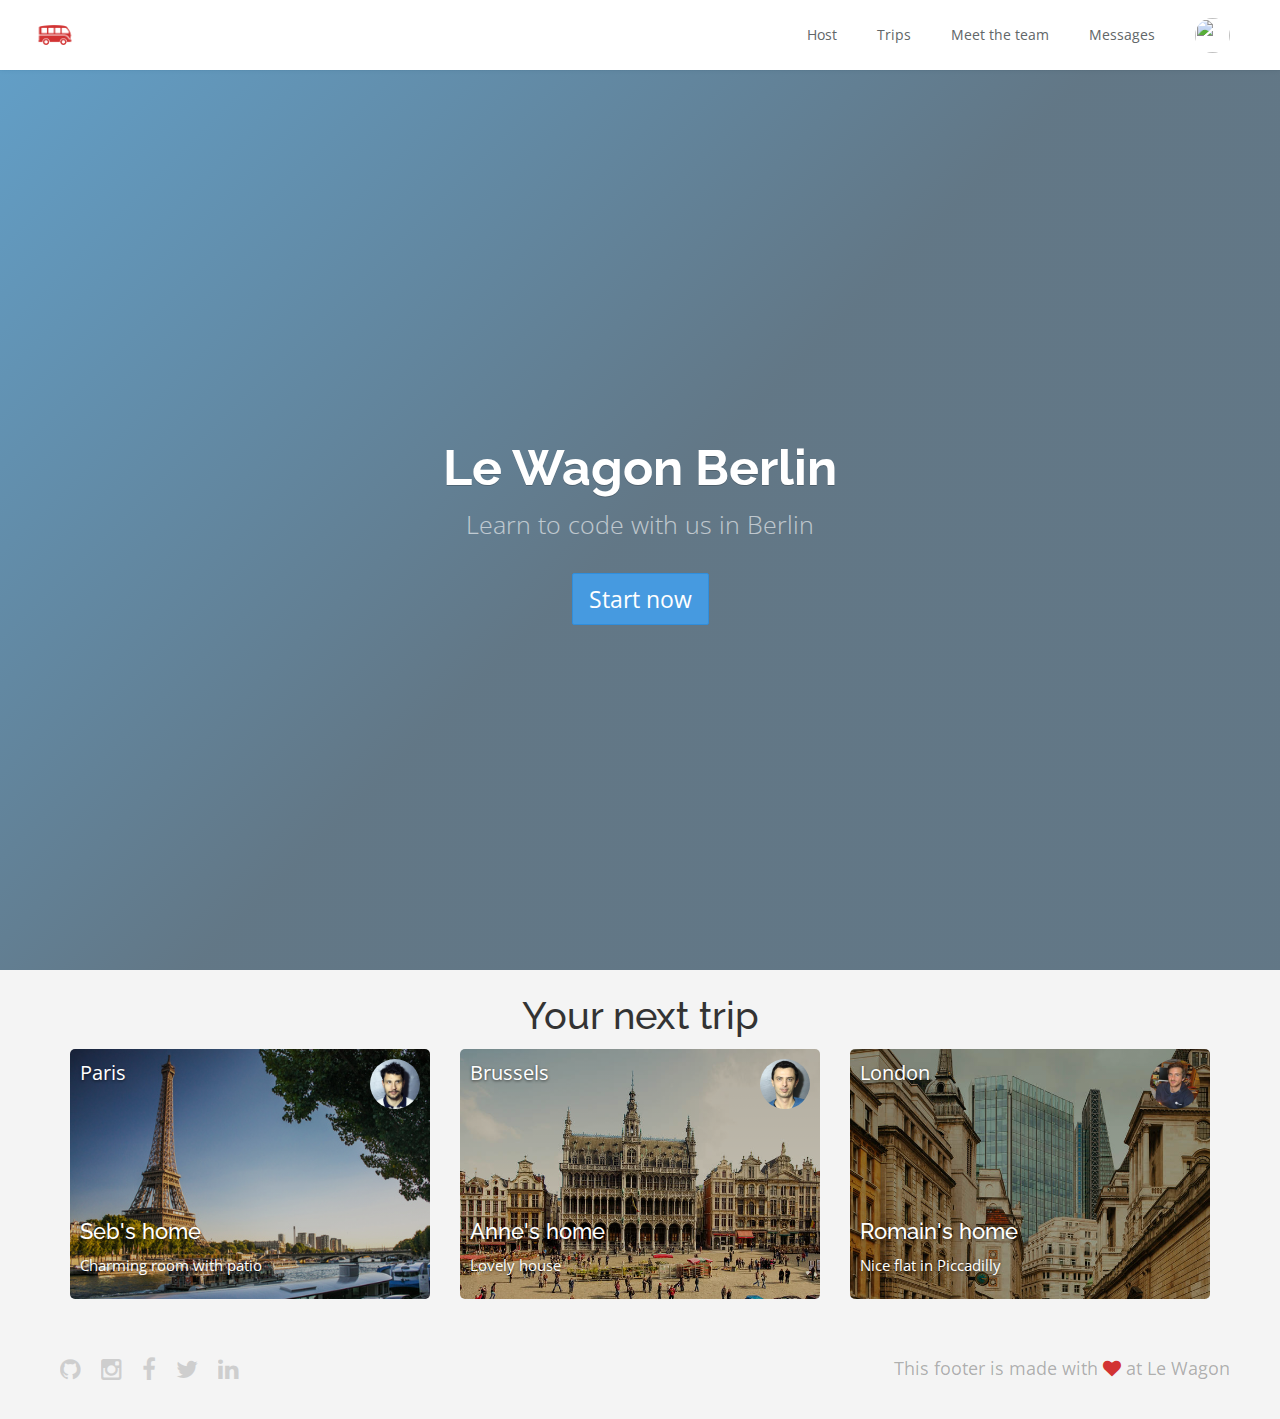
==== index.html @ 9e5330af "Automated commit at 2018-08-06 12:36:46 UTC by middleman-deploy 2.0.0-alpha" ====
<!doctype html>
<html>
  <head>
    <meta charset="utf-8">
    <meta http-equiv="x-ua-compatible" content="ie=edge">
    <meta name="viewport"
          content="width=device-width, initial-scale=1, shrink-to-fit=no">
    <!-- Use the title from a page's frontmatter if it has one -->
    <title>Le Wagon - Middleman</title>
    <link href="stylesheets/application-8ab888d3.css" rel="stylesheet" />
    <script src="javascripts/application-93de88c9.js"></script>
    <link href="images/favicon-f15af148.png" rel="icon" type="image/png" />
  </head>
  <body>
    <!-- layouts/layout.erb -->
<div class="navbar-wagon">
  <!-- Logo -->
  <a href="/" class="navbar-wagon-brand">
    <img src="images/logo-acc9c0ec.png" alt="logo">
  </a>

  <!-- Right Navigation -->
  <div class="navbar-wagon-right hidden-xs hidden-sm">

    <a href="" class="navbar-wagon-item navbar-wagon-link">Host</a>
    <a href="" class="navbar-wagon-item navbar-wagon-link">Trips</a>
    <a href="team.html" class="navbar-wagon-item navbar-wagon-link">Meet the team</a>
    <a href="" class="navbar-wagon-item navbar-wagon-link">Messages</a>

    <!-- Profile picture with dropdown list -->
    <div class="navbar-wagon-item">
      <div class="dropdown">
        <img src="https://kitt.lewagon.com/placeholder/users/ssaunier" class="avatar dropdown-toggle" id="navbar-wagon-menu" data-toggle="dropdown">
        <ul class="dropdown-menu dropdown-menu-right navbar-wagon-dropdown-menu">
          <li><a href="#">Profile</a></li>
          <li><a href="#">Dashboard</a></li>
          <li><a href="#">Log Out</a></li>
        </ul>
      </div>
    </div>
  </div>

  <!-- Dropdown appearing on mobile only -->
  <div class="navbar-wagon-item hidden-md hidden-lg">
    <div class="dropdown">
      <i class="fa fa-bars dropdown-toggle" data-toggle="dropdown"></i>
      <ul class="dropdown-menu dropdown-menu-right navbar-wagon-dropdown-menu">
        <li><a href="#">Host</a></li>
        <li><a href="#">Trips</a></li>
        <li><a href="#">Messagese</a></li>
      </ul>
    </div>
  </div>
</div>

   <!-- inject layouts/_navbar.html.erb -->
<div class="banner" style="background-image: linear-gradient(-225deg, rgba(0,101,168,0.6) 0%, rgba(0,36,61,0.6) 50%), url('https://kitt.lewagon.com/placeholder/cities/berlin');">
  <div class="banner-content">
    <h1>Le Wagon Berlin</h1>
    <p>Learn to code with us in Berlin</p>
    <a class="btn btn-primary btn-lg">Start now</a>
  </div>
</div>
<div class="wrapper-grey padded">
      <div class="container">
        <h2 class="text-center">Your next trip</h2>
        <div class="row">
          <div class="col-xs-12 col-sm-4">
            <div class="card" style="background: linear-gradient(rgba(0,0,0,0.3), rgba(0,0,0,0.2)), url('images/card-paris-738acaea.jpg');">
              <div class="card-category">Paris</div>
              <div class="card-description">
                <h2>Seb's home</h2>
                <p>Charming room with patio</p>
              </div>
              <img class="card-user avatar avatar-large" src="images/krokrob-684b6352.jpeg">
              <a class="card-link" href="#" ></a>
            </div>
          </div>
          <div class="col-xs-12 col-sm-4">
            <div class="card" style="background: linear-gradient(rgba(0,0,0,0.3), rgba(0,0,0,0.2)), url('images/card-brussels-ea40e9e5.jpeg');">
              <div class="card-category">Brussels</div>
              <div class="card-description">
                <h2>Anne's home</h2>
                <p>Lovely house</p>
              </div>
              <img class="card-user avatar avatar-large" src="images/ssaunier-0e94a3b6.jpeg">
              <a class="card-link" href="#" ></a>
            </div>
          </div>
          <div class="col-xs-12 col-sm-4">
            <div class="card" style="background: linear-gradient(rgba(0,0,0,0.3), rgba(0,0,0,0.2)), url('images/card-london-48d66495.jpeg');">
              <div class="card-category">London</div>
              <div class="card-description">
                <h2>Romain's home</h2>
                <p>Nice flat in Piccadilly</p>
              </div>
              <img class="card-user avatar avatar-large" src="images/eschults-fb2a9e2e.jpeg">
              <a class="card-link" href="#" ></a>
            </div>
          </div>
        </div>
      </div>
    </div>
                      <!-- Page content is injected here -->
<div class="footer">
  <div class="footer-links">
    <a href="#"><i class="fa fa-github"></i></a>
    <a href="#"><i class="fa fa-instagram"></i></a>
    <a href="#"><i class="fa fa-facebook"></i></a>
    <a href="#"><i class="fa fa-twitter"></i></a>
    <a href="#"><i class="fa fa-linkedin"></i></a>
  </div>
  <div class="footer-copyright">
    This footer is made with <i class="fa fa-heart"></i> at Le Wagon
  </div>
</div>
   <!-- inject layouts/_footer.html.erb -->
    </body>
</html>
---- stylesheets/application-8ab888d3.css ----
@import url("https://fonts.googleapis.com/css?family=Open+Sans:400,300,700|Raleway:400,100,300,700,500");/*!
 * Bootstrap v3.3.7 (http://getbootstrap.com)
 * Copyright 2011-2016 Twitter, Inc.
 * Licensed under MIT (https://github.com/twbs/bootstrap/blob/master/LICENSE)
 *//*! normalize.css v3.0.3 | MIT License | github.com/necolas/normalize.css */html{font-family:sans-serif;-ms-text-size-adjust:100%;-webkit-text-size-adjust:100%}body{margin:0}article,aside,details,figcaption,figure,footer,header,hgroup,main,menu,nav,section,summary{display:block}audio,canvas,progress,video{display:inline-block;vertical-align:baseline}audio:not([controls]){display:none;height:0}[hidden],template{display:none}a{background-color:transparent}a:active,a:hover{outline:0}abbr[title]{border-bottom:1px dotted}b,strong{font-weight:bold}dfn{font-style:italic}h1{font-size:2em;margin:0.67em 0}mark{background:#ff0;color:#000}small{font-size:80%}sub,sup{font-size:75%;line-height:0;position:relative;vertical-align:baseline}sup{top:-0.5em}sub{bottom:-0.25em}img{border:0}svg:not(:root){overflow:hidden}figure{margin:1em 40px}hr{-webkit-box-sizing:content-box;box-sizing:content-box;height:0}pre{overflow:auto}code,kbd,pre,samp{font-family:monospace, monospace;font-size:1em}button,input,optgroup,select,textarea{color:inherit;font:inherit;margin:0}button{overflow:visible}button,select{text-transform:none}button,html input[type="button"],input[type="reset"],input[type="submit"]{-webkit-appearance:button;cursor:pointer}button[disabled],html input[disabled]{cursor:default}button::-moz-focus-inner,input::-moz-focus-inner{border:0;padding:0}input{line-height:normal}input[type="checkbox"],input[type="radio"]{-webkit-box-sizing:border-box;box-sizing:border-box;padding:0}input[type="number"]::-webkit-inner-spin-button,input[type="number"]::-webkit-outer-spin-button{height:auto}input[type="search"]{-webkit-appearance:textfield;-webkit-box-sizing:content-box;box-sizing:content-box}input[type="search"]::-webkit-search-cancel-button,input[type="search"]::-webkit-search-decoration{-webkit-appearance:none}fieldset{border:1px solid #c0c0c0;margin:0 2px;padding:0.35em 0.625em 0.75em}legend{border:0;padding:0}textarea{overflow:auto}optgroup{font-weight:bold}table{border-collapse:collapse;border-spacing:0}td,th{padding:0}/*! Source: https://github.com/h5bp/html5-boilerplate/blob/master/src/css/main.css */@media print{*,*:before,*:after{background:transparent !important;color:#000 !important;-webkit-box-shadow:none !important;box-shadow:none !important;text-shadow:none !important}a,a:visited{text-decoration:underline}a[href]:after{content:" (" attr(href) ")"}abbr[title]:after{content:" (" attr(title) ")"}a[href^="#"]:after,a[href^="javascript:"]:after{content:""}pre,blockquote{border:1px solid #999;page-break-inside:avoid}thead{display:table-header-group}tr,img{page-break-inside:avoid}img{max-width:100% !important}p,h2,h3{orphans:3;widows:3}h2,h3{page-break-after:avoid}.navbar{display:none}.btn>.caret,.dropup>.btn>.caret{border-top-color:#000 !important}.label{border:1px solid #000}.table{border-collapse:collapse !important}.table td,.table th{background-color:#fff !important}.table-bordered th,.table-bordered td{border:1px solid #ddd !important}}@font-face{font-family:'Glyphicons Halflings';src:url("../assets/bootstrap/glyphicons-halflings-regular-86b6f62b.eot");src:url("../assets/bootstrap/glyphicons-halflings-regular-86b6f62b.eot?#iefix") format("embedded-opentype"),url("../assets/bootstrap/glyphicons-halflings-regular-ca35b697.woff2") format("woff2"),url("../assets/bootstrap/glyphicons-halflings-regular-278e49a8.woff") format("woff"),url("../assets/bootstrap/glyphicons-halflings-regular-44bc1850.ttf") format("truetype"),url("../assets/bootstrap/glyphicons-halflings-regular-de51a849.svg#glyphicons_halflingsregular") format("svg")}.glyphicon{position:relative;top:1px;display:inline-block;font-family:'Glyphicons Halflings';font-style:normal;font-weight:normal;line-height:1;-webkit-font-smoothing:antialiased;-moz-osx-font-smoothing:grayscale}.glyphicon-asterisk:before{content:"\002a"}.glyphicon-plus:before{content:"\002b"}.glyphicon-euro:before,.glyphicon-eur:before{content:"\20ac"}.glyphicon-minus:before{content:"\2212"}.glyphicon-cloud:before{content:"\2601"}.glyphicon-envelope:before{content:"\2709"}.glyphicon-pencil:before{content:"\270f"}.glyphicon-glass:before{content:"\e001"}.glyphicon-music:before{content:"\e002"}.glyphicon-search:before{content:"\e003"}.glyphicon-heart:before{content:"\e005"}.glyphicon-star:before{content:"\e006"}.glyphicon-star-empty:before{content:"\e007"}.glyphicon-user:before{content:"\e008"}.glyphicon-film:before{content:"\e009"}.glyphicon-th-large:before{content:"\e010"}.glyphicon-th:before{content:"\e011"}.glyphicon-th-list:before{content:"\e012"}.glyphicon-ok:before{content:"\e013"}.glyphicon-remove:before{content:"\e014"}.glyphicon-zoom-in:before{content:"\e015"}.glyphicon-zoom-out:before{content:"\e016"}.glyphicon-off:before{content:"\e017"}.glyphicon-signal:before{content:"\e018"}.glyphicon-cog:before{content:"\e019"}.glyphicon-trash:before{content:"\e020"}.glyphicon-home:before{content:"\e021"}.glyphicon-file:before{content:"\e022"}.glyphicon-time:before{content:"\e023"}.glyphicon-road:before{content:"\e024"}.glyphicon-download-alt:before{content:"\e025"}.glyphicon-download:before{content:"\e026"}.glyphicon-upload:before{content:"\e027"}.glyphicon-inbox:before{content:"\e028"}.glyphicon-play-circle:before{content:"\e029"}.glyphicon-repeat:before{content:"\e030"}.glyphicon-refresh:before{content:"\e031"}.glyphicon-list-alt:before{content:"\e032"}.glyphicon-lock:before{content:"\e033"}.glyphicon-flag:before{content:"\e034"}.glyphicon-headphones:before{content:"\e035"}.glyphicon-volume-off:before{content:"\e036"}.glyphicon-volume-down:before{content:"\e037"}.glyphicon-volume-up:before{content:"\e038"}.glyphicon-qrcode:before{content:"\e039"}.glyphicon-barcode:before{content:"\e040"}.glyphicon-tag:before{content:"\e041"}.glyphicon-tags:before{content:"\e042"}.glyphicon-book:before{content:"\e043"}.glyphicon-bookmark:before{content:"\e044"}.glyphicon-print:before{content:"\e045"}.glyphicon-camera:before{content:"\e046"}.glyphicon-font:before{content:"\e047"}.glyphicon-bold:before{content:"\e048"}.glyphicon-italic:before{content:"\e049"}.glyphicon-text-height:before{content:"\e050"}.glyphicon-text-width:before{content:"\e051"}.glyphicon-align-left:before{content:"\e052"}.glyphicon-align-center:before{content:"\e053"}.glyphicon-align-right:before{content:"\e054"}.glyphicon-align-justify:before{content:"\e055"}.glyphicon-list:before{content:"\e056"}.glyphicon-indent-left:before{content:"\e057"}.glyphicon-indent-right:before{content:"\e058"}.glyphicon-facetime-video:before{content:"\e059"}.glyphicon-picture:before{content:"\e060"}.glyphicon-map-marker:before{content:"\e062"}.glyphicon-adjust:before{content:"\e063"}.glyphicon-tint:before{content:"\e064"}.glyphicon-edit:before{content:"\e065"}.glyphicon-share:before{content:"\e066"}.glyphicon-check:before{content:"\e067"}.glyphicon-move:before{content:"\e068"}.glyphicon-step-backward:before{content:"\e069"}.glyphicon-fast-backward:before{content:"\e070"}.glyphicon-backward:before{content:"\e071"}.glyphicon-play:before{content:"\e072"}.glyphicon-pause:before{content:"\e073"}.glyphicon-stop:before{content:"\e074"}.glyphicon-forward:before{content:"\e075"}.glyphicon-fast-forward:before{content:"\e076"}.glyphicon-step-forward:before{content:"\e077"}.glyphicon-eject:before{content:"\e078"}.glyphicon-chevron-left:before{content:"\e079"}.glyphicon-chevron-right:before{content:"\e080"}.glyphicon-plus-sign:before{content:"\e081"}.glyphicon-minus-sign:before{content:"\e082"}.glyphicon-remove-sign:before{content:"\e083"}.glyphicon-ok-sign:before{content:"\e084"}.glyphicon-question-sign:before{content:"\e085"}.glyphicon-info-sign:before{content:"\e086"}.glyphicon-screenshot:before{content:"\e087"}.glyphicon-remove-circle:before{content:"\e088"}.glyphicon-ok-circle:before{content:"\e089"}.glyphicon-ban-circle:before{content:"\e090"}.glyphicon-arrow-left:before{content:"\e091"}.glyphicon-arrow-right:before{content:"\e092"}.glyphicon-arrow-up:before{content:"\e093"}.glyphicon-arrow-down:before{content:"\e094"}.glyphicon-share-alt:before{content:"\e095"}.glyphicon-resize-full:before{content:"\e096"}.glyphicon-resize-small:before{content:"\e097"}.glyphicon-exclamation-sign:before{content:"\e101"}.glyphicon-gift:before{content:"\e102"}.glyphicon-leaf:before{content:"\e103"}.glyphicon-fire:before{content:"\e104"}.glyphicon-eye-open:before{content:"\e105"}.glyphicon-eye-close:before{content:"\e106"}.glyphicon-warning-sign:before{content:"\e107"}.glyphicon-plane:before{content:"\e108"}.glyphicon-calendar:before{content:"\e109"}.glyphicon-random:before{content:"\e110"}.glyphicon-comment:before{content:"\e111"}.glyphicon-magnet:before{content:"\e112"}.glyphicon-chevron-up:before{content:"\e113"}.glyphicon-chevron-down:before{content:"\e114"}.glyphicon-retweet:before{content:"\e115"}.glyphicon-shopping-cart:before{content:"\e116"}.glyphicon-folder-close:before{content:"\e117"}.glyphicon-folder-open:before{content:"\e118"}.glyphicon-resize-vertical:before{content:"\e119"}.glyphicon-resize-horizontal:before{content:"\e120"}.glyphicon-hdd:before{content:"\e121"}.glyphicon-bullhorn:before{content:"\e122"}.glyphicon-bell:before{content:"\e123"}.glyphicon-certificate:before{content:"\e124"}.glyphicon-thumbs-up:before{content:"\e125"}.glyphicon-thumbs-down:before{content:"\e126"}.glyphicon-hand-right:before{content:"\e127"}.glyphicon-hand-left:before{content:"\e128"}.glyphicon-hand-up:before{content:"\e129"}.glyphicon-hand-down:before{content:"\e130"}.glyphicon-circle-arrow-right:before{content:"\e131"}.glyphicon-circle-arrow-left:before{content:"\e132"}.glyphicon-circle-arrow-up:before{content:"\e133"}.glyphicon-circle-arrow-down:before{content:"\e134"}.glyphicon-globe:before{content:"\e135"}.glyphicon-wrench:before{content:"\e136"}.glyphicon-tasks:before{content:"\e137"}.glyphicon-filter:before{content:"\e138"}.glyphicon-briefcase:before{content:"\e139"}.glyphicon-fullscreen:before{content:"\e140"}.glyphicon-dashboard:before{content:"\e141"}.glyphicon-paperclip:before{content:"\e142"}.glyphicon-heart-empty:before{content:"\e143"}.glyphicon-link:before{content:"\e144"}.glyphicon-phone:before{content:"\e145"}.glyphicon-pushpin:before{content:"\e146"}.glyphicon-usd:before{content:"\e148"}.glyphicon-gbp:before{content:"\e149"}.glyphicon-sort:before{content:"\e150"}.glyphicon-sort-by-alphabet:before{content:"\e151"}.glyphicon-sort-by-alphabet-alt:before{content:"\e152"}.glyphicon-sort-by-order:before{content:"\e153"}.glyphicon-sort-by-order-alt:before{content:"\e154"}.glyphicon-sort-by-attributes:before{content:"\e155"}.glyphicon-sort-by-attributes-alt:before{content:"\e156"}.glyphicon-unchecked:before{content:"\e157"}.glyphicon-expand:before{content:"\e158"}.glyphicon-collapse-down:before{content:"\e159"}.glyphicon-collapse-up:before{content:"\e160"}.glyphicon-log-in:before{content:"\e161"}.glyphicon-flash:before{content:"\e162"}.glyphicon-log-out:before{content:"\e163"}.glyphicon-new-window:before{content:"\e164"}.glyphicon-record:before{content:"\e165"}.glyphicon-save:before{content:"\e166"}.glyphicon-open:before{content:"\e167"}.glyphicon-saved:before{content:"\e168"}.glyphicon-import:before{content:"\e169"}.glyphicon-export:before{content:"\e170"}.glyphicon-send:before{content:"\e171"}.glyphicon-floppy-disk:before{content:"\e172"}.glyphicon-floppy-saved:before{content:"\e173"}.glyphicon-floppy-remove:before{content:"\e174"}.glyphicon-floppy-save:before{content:"\e175"}.glyphicon-floppy-open:before{content:"\e176"}.glyphicon-credit-card:before{content:"\e177"}.glyphicon-transfer:before{content:"\e178"}.glyphicon-cutlery:before{content:"\e179"}.glyphicon-header:before{content:"\e180"}.glyphicon-compressed:before{content:"\e181"}.glyphicon-earphone:before{content:"\e182"}.glyphicon-phone-alt:before{content:"\e183"}.glyphicon-tower:before{content:"\e184"}.glyphicon-stats:before{content:"\e185"}.glyphicon-sd-video:before{content:"\e186"}.glyphicon-hd-video:before{content:"\e187"}.glyphicon-subtitles:before{content:"\e188"}.glyphicon-sound-stereo:before{content:"\e189"}.glyphicon-sound-dolby:before{content:"\e190"}.glyphicon-sound-5-1:before{content:"\e191"}.glyphicon-sound-6-1:before{content:"\e192"}.glyphicon-sound-7-1:before{content:"\e193"}.glyphicon-copyright-mark:before{content:"\e194"}.glyphicon-registration-mark:before{content:"\e195"}.glyphicon-cloud-download:before{content:"\e197"}.glyphicon-cloud-upload:before{content:"\e198"}.glyphicon-tree-conifer:before{content:"\e199"}.glyphicon-tree-deciduous:before{content:"\e200"}.glyphicon-cd:before{content:"\e201"}.glyphicon-save-file:before{content:"\e202"}.glyphicon-open-file:before{content:"\e203"}.glyphicon-level-up:before{content:"\e204"}.glyphicon-copy:before{content:"\e205"}.glyphicon-paste:before{content:"\e206"}.glyphicon-alert:before{content:"\e209"}.glyphicon-equalizer:before{content:"\e210"}.glyphicon-king:before{content:"\e211"}.glyphicon-queen:before{content:"\e212"}.glyphicon-pawn:before{content:"\e213"}.glyphicon-bishop:before{content:"\e214"}.glyphicon-knight:before{content:"\e215"}.glyphicon-baby-formula:before{content:"\e216"}.glyphicon-tent:before{content:"\26fa"}.glyphicon-blackboard:before{content:"\e218"}.glyphicon-bed:before{content:"\e219"}.glyphicon-apple:before{content:"\f8ff"}.glyphicon-erase:before{content:"\e221"}.glyphicon-hourglass:before{content:"\231b"}.glyphicon-lamp:before{content:"\e223"}.glyphicon-duplicate:before{content:"\e224"}.glyphicon-piggy-bank:before{content:"\e225"}.glyphicon-scissors:before{content:"\e226"}.glyphicon-bitcoin:before{content:"\e227"}.glyphicon-btc:before{content:"\e227"}.glyphicon-xbt:before{content:"\e227"}.glyphicon-yen:before{content:"\00a5"}.glyphicon-jpy:before{content:"\00a5"}.glyphicon-ruble:before{content:"\20bd"}.glyphicon-rub:before{content:"\20bd"}.glyphicon-scale:before{content:"\e230"}.glyphicon-ice-lolly:before{content:"\e231"}.glyphicon-ice-lolly-tasted:before{content:"\e232"}.glyphicon-education:before{content:"\e233"}.glyphicon-option-horizontal:before{content:"\e234"}.glyphicon-option-vertical:before{content:"\e235"}.glyphicon-menu-hamburger:before{content:"\e236"}.glyphicon-modal-window:before{content:"\e237"}.glyphicon-oil:before{content:"\e238"}.glyphicon-grain:before{content:"\e239"}.glyphicon-sunglasses:before{content:"\e240"}.glyphicon-text-size:before{content:"\e241"}.glyphicon-text-color:before{content:"\e242"}.glyphicon-text-background:before{content:"\e243"}.glyphicon-object-align-top:before{content:"\e244"}.glyphicon-object-align-bottom:before{content:"\e245"}.glyphicon-object-align-horizontal:before{content:"\e246"}.glyphicon-object-align-left:before{content:"\e247"}.glyphicon-object-align-vertical:before{content:"\e248"}.glyphicon-object-align-right:before{content:"\e249"}.glyphicon-triangle-right:before{content:"\e250"}.glyphicon-triangle-left:before{content:"\e251"}.glyphicon-triangle-bottom:before{content:"\e252"}.glyphicon-triangle-top:before{content:"\e253"}.glyphicon-console:before{content:"\e254"}.glyphicon-superscript:before{content:"\e255"}.glyphicon-subscript:before{content:"\e256"}.glyphicon-menu-left:before{content:"\e257"}.glyphicon-menu-right:before{content:"\e258"}.glyphicon-menu-down:before{content:"\e259"}.glyphicon-menu-up:before{content:"\e260"}*{-webkit-box-sizing:border-box;box-sizing:border-box}*:before,*:after{-webkit-box-sizing:border-box;box-sizing:border-box}html{font-size:10px;-webkit-tap-highlight-color:transparent}body{font-family:"Open Sans", "Helvetica", "sans-serif";font-size:18px;line-height:1.42857143;color:#333333;background-color:#F4F4F4}input,button,select,textarea{font-family:inherit;font-size:inherit;line-height:inherit}a{color:#469AE0;text-decoration:none}a:hover,a:focus{color:#1f74ba;text-decoration:underline}a:focus{outline:5px auto -webkit-focus-ring-color;outline-offset:-2px}figure{margin:0}img{vertical-align:middle}.img-responsive{display:block;max-width:100%;height:auto}.img-rounded{border-radius:2px}.img-thumbnail{padding:4px;line-height:1.42857143;background-color:#F4F4F4;border:1px solid #ddd;border-radius:2px;-webkit-transition:all 0.2s ease-in-out;transition:all 0.2s ease-in-out;display:inline-block;max-width:100%;height:auto}.img-circle{border-radius:50%}hr{margin-top:25px;margin-bottom:25px;border:0;border-top:1px solid #eeeeee}.sr-only{position:absolute;width:1px;height:1px;margin:-1px;padding:0;overflow:hidden;clip:rect(0, 0, 0, 0);border:0}.sr-only-focusable:active,.sr-only-focusable:focus{position:static;width:auto;height:auto;margin:0;overflow:visible;clip:auto}[role="button"]{cursor:pointer}h1,h2,h3,h4,h5,h6,.h1,.h2,.h3,.h4,.h5,.h6{font-family:"Raleway", "Helvetica", "sans-serif";font-weight:500;line-height:1.1;color:inherit}h1 small,h1 .small,h2 small,h2 .small,h3 small,h3 .small,h4 small,h4 .small,h5 small,h5 .small,h6 small,h6 .small,.h1 small,.h1 .small,.h2 small,.h2 .small,.h3 small,.h3 .small,.h4 small,.h4 .small,.h5 small,.h5 .small,.h6 small,.h6 .small{font-weight:normal;line-height:1;color:#777777}h1,.h1,h2,.h2,h3,.h3{margin-top:25px;margin-bottom:12.5px}h1 small,h1 .small,.h1 small,.h1 .small,h2 small,h2 .small,.h2 small,.h2 .small,h3 small,h3 .small,.h3 small,.h3 .small{font-size:65%}h4,.h4,h5,.h5,h6,.h6{margin-top:12.5px;margin-bottom:12.5px}h4 small,h4 .small,.h4 small,.h4 .small,h5 small,h5 .small,.h5 small,.h5 .small,h6 small,h6 .small,.h6 small,.h6 .small{font-size:75%}h1,.h1{font-size:46px}h2,.h2{font-size:38px}h3,.h3{font-size:31px}h4,.h4{font-size:23px}h5,.h5{font-size:18px}h6,.h6{font-size:16px}p{margin:0 0 12.5px}.lead{margin-bottom:25px;font-size:20px;font-weight:300;line-height:1.4}@media (min-width: 768px){.lead{font-size:27px}}small,.small{font-size:88%}mark,.mark{background-color:#fcf8e3;padding:.2em}.text-left{text-align:left}.text-right{text-align:right}.text-center{text-align:center}.text-justify{text-align:justify}.text-nowrap{white-space:nowrap}.text-lowercase{text-transform:lowercase}.text-uppercase,.initialism{text-transform:uppercase}.text-capitalize{text-transform:capitalize}.text-muted{color:#777777}.text-primary{color:#469AE0}a.text-primary:hover,a.text-primary:focus{color:#2381d0}.text-success{color:#3c763d}a.text-success:hover,a.text-success:focus{color:#2b542c}.text-info{color:#31708f}a.text-info:hover,a.text-info:focus{color:#245269}.text-warning{color:#8a6d3b}a.text-warning:hover,a.text-warning:focus{color:#66512c}.text-danger{color:#a94442}a.text-danger:hover,a.text-danger:focus{color:#843534}.bg-primary{color:#fff}.bg-primary{background-color:#469AE0}a.bg-primary:hover,a.bg-primary:focus{background-color:#2381d0}.bg-success{background-color:#dff0d8}a.bg-success:hover,a.bg-success:focus{background-color:#c1e2b3}.bg-info{background-color:#d9edf7}a.bg-info:hover,a.bg-info:focus{background-color:#afd9ee}.bg-warning{background-color:#fcf8e3}a.bg-warning:hover,a.bg-warning:focus{background-color:#f7ecb5}.bg-danger{background-color:#f2dede}a.bg-danger:hover,a.bg-danger:focus{background-color:#e4b9b9}.page-header{padding-bottom:11.5px;margin:50px 0 25px;border-bottom:1px solid #eeeeee}ul,ol{margin-top:0;margin-bottom:12.5px}ul ul,ul ol,ol ul,ol ol{margin-bottom:0}.list-unstyled{padding-left:0;list-style:none}.list-inline{padding-left:0;list-style:none;margin-left:-5px}.list-inline>li{display:inline-block;padding-left:5px;padding-right:5px}dl{margin-top:0;margin-bottom:25px}dt,dd{line-height:1.42857143}dt{font-weight:bold}dd{margin-left:0}.dl-horizontal dd:before,.dl-horizontal dd:after{content:" ";display:table}.dl-horizontal dd:after{clear:both}@media (min-width: 768px){.dl-horizontal dt{float:left;width:160px;clear:left;text-align:right;overflow:hidden;text-overflow:ellipsis;white-space:nowrap}.dl-horizontal dd{margin-left:180px}}abbr[title],abbr[data-original-title]{cursor:help;border-bottom:1px dotted #777777}.initialism{font-size:90%}blockquote{padding:12.5px 25px;margin:0 0 25px;font-size:22.5px;border-left:5px solid #eeeeee}blockquote p:last-child,blockquote ul:last-child,blockquote ol:last-child{margin-bottom:0}blockquote footer,blockquote small,blockquote .small{display:block;font-size:80%;line-height:1.42857143;color:#777777}blockquote footer:before,blockquote small:before,blockquote .small:before{content:'\2014 \00A0'}.blockquote-reverse,blockquote.pull-right{padding-right:15px;padding-left:0;border-right:5px solid #eeeeee;border-left:0;text-align:right}.blockquote-reverse footer:before,.blockquote-reverse small:before,.blockquote-reverse .small:before,blockquote.pull-right footer:before,blockquote.pull-right small:before,blockquote.pull-right .small:before{content:''}.blockquote-reverse footer:after,.blockquote-reverse small:after,.blockquote-reverse .small:after,blockquote.pull-right footer:after,blockquote.pull-right small:after,blockquote.pull-right .small:after{content:'\00A0 \2014'}address{margin-bottom:25px;font-style:normal;line-height:1.42857143}code,kbd,pre,samp{font-family:Menlo, Monaco, Consolas, "Courier New", monospace}code{padding:2px 4px;font-size:90%;color:#c7254e;background-color:#f9f2f4;border-radius:2px}kbd{padding:2px 4px;font-size:90%;color:#fff;background-color:#333;border-radius:2px;-webkit-box-shadow:inset 0 -1px 0 rgba(0,0,0,0.25);box-shadow:inset 0 -1px 0 rgba(0,0,0,0.25)}kbd kbd{padding:0;font-size:100%;font-weight:bold;-webkit-box-shadow:none;box-shadow:none}pre{display:block;padding:12px;margin:0 0 12.5px;font-size:17px;line-height:1.42857143;word-break:break-all;word-wrap:break-word;color:#333333;background-color:#f5f5f5;border:1px solid #ccc;border-radius:2px}pre code{padding:0;font-size:inherit;color:inherit;white-space:pre-wrap;background-color:transparent;border-radius:0}.pre-scrollable{max-height:340px;overflow-y:scroll}.container{margin-right:auto;margin-left:auto;padding-left:15px;padding-right:15px}.container:before,.container:after{content:" ";display:table}.container:after{clear:both}@media (min-width: 768px){.container{width:750px}}@media (min-width: 992px){.container{width:970px}}@media (min-width: 1200px){.container{width:1170px}}.container-fluid{margin-right:auto;margin-left:auto;padding-left:15px;padding-right:15px}.container-fluid:before,.container-fluid:after{content:" ";display:table}.container-fluid:after{clear:both}.row{margin-left:-15px;margin-right:-15px}.row:before,.row:after{content:" ";display:table}.row:after{clear:both}.col-xs-1,.col-sm-1,.col-md-1,.col-lg-1,.col-xs-2,.col-sm-2,.col-md-2,.col-lg-2,.col-xs-3,.col-sm-3,.col-md-3,.col-lg-3,.col-xs-4,.col-sm-4,.col-md-4,.col-lg-4,.col-xs-5,.col-sm-5,.col-md-5,.col-lg-5,.col-xs-6,.col-sm-6,.col-md-6,.col-lg-6,.col-xs-7,.col-sm-7,.col-md-7,.col-lg-7,.col-xs-8,.col-sm-8,.col-md-8,.col-lg-8,.col-xs-9,.col-sm-9,.col-md-9,.col-lg-9,.col-xs-10,.col-sm-10,.col-md-10,.col-lg-10,.col-xs-11,.col-sm-11,.col-md-11,.col-lg-11,.col-xs-12,.col-sm-12,.col-md-12,.col-lg-12{position:relative;min-height:1px;padding-left:15px;padding-right:15px}.col-xs-1,.col-xs-2,.col-xs-3,.col-xs-4,.col-xs-5,.col-xs-6,.col-xs-7,.col-xs-8,.col-xs-9,.col-xs-10,.col-xs-11,.col-xs-12{float:left}.col-xs-1{width:8.33333333%}.col-xs-2{width:16.66666667%}.col-xs-3{width:25%}.col-xs-4{width:33.33333333%}.col-xs-5{width:41.66666667%}.col-xs-6{width:50%}.col-xs-7{width:58.33333333%}.col-xs-8{width:66.66666667%}.col-xs-9{width:75%}.col-xs-10{width:83.33333333%}.col-xs-11{width:91.66666667%}.col-xs-12{width:100%}.col-xs-pull-0{right:auto}.col-xs-pull-1{right:8.33333333%}.col-xs-pull-2{right:16.66666667%}.col-xs-pull-3{right:25%}.col-xs-pull-4{right:33.33333333%}.col-xs-pull-5{right:41.66666667%}.col-xs-pull-6{right:50%}.col-xs-pull-7{right:58.33333333%}.col-xs-pull-8{right:66.66666667%}.col-xs-pull-9{right:75%}.col-xs-pull-10{right:83.33333333%}.col-xs-pull-11{right:91.66666667%}.col-xs-pull-12{right:100%}.col-xs-push-0{left:auto}.col-xs-push-1{left:8.33333333%}.col-xs-push-2{left:16.66666667%}.col-xs-push-3{left:25%}.col-xs-push-4{left:33.33333333%}.col-xs-push-5{left:41.66666667%}.col-xs-push-6{left:50%}.col-xs-push-7{left:58.33333333%}.col-xs-push-8{left:66.66666667%}.col-xs-push-9{left:75%}.col-xs-push-10{left:83.33333333%}.col-xs-push-11{left:91.66666667%}.col-xs-push-12{left:100%}.col-xs-offset-0{margin-left:0%}.col-xs-offset-1{margin-left:8.33333333%}.col-xs-offset-2{margin-left:16.66666667%}.col-xs-offset-3{margin-left:25%}.col-xs-offset-4{margin-left:33.33333333%}.col-xs-offset-5{margin-left:41.66666667%}.col-xs-offset-6{margin-left:50%}.col-xs-offset-7{margin-left:58.33333333%}.col-xs-offset-8{margin-left:66.66666667%}.col-xs-offset-9{margin-left:75%}.col-xs-offset-10{margin-left:83.33333333%}.col-xs-offset-11{margin-left:91.66666667%}.col-xs-offset-12{margin-left:100%}@media (min-width: 768px){.col-sm-1,.col-sm-2,.col-sm-3,.col-sm-4,.col-sm-5,.col-sm-6,.col-sm-7,.col-sm-8,.col-sm-9,.col-sm-10,.col-sm-11,.col-sm-12{float:left}.col-sm-1{width:8.33333333%}.col-sm-2{width:16.66666667%}.col-sm-3{width:25%}.col-sm-4{width:33.33333333%}.col-sm-5{width:41.66666667%}.col-sm-6{width:50%}.col-sm-7{width:58.33333333%}.col-sm-8{width:66.66666667%}.col-sm-9{width:75%}.col-sm-10{width:83.33333333%}.col-sm-11{width:91.66666667%}.col-sm-12{width:100%}.col-sm-pull-0{right:auto}.col-sm-pull-1{right:8.33333333%}.col-sm-pull-2{right:16.66666667%}.col-sm-pull-3{right:25%}.col-sm-pull-4{right:33.33333333%}.col-sm-pull-5{right:41.66666667%}.col-sm-pull-6{right:50%}.col-sm-pull-7{right:58.33333333%}.col-sm-pull-8{right:66.66666667%}.col-sm-pull-9{right:75%}.col-sm-pull-10{right:83.33333333%}.col-sm-pull-11{right:91.66666667%}.col-sm-pull-12{right:100%}.col-sm-push-0{left:auto}.col-sm-push-1{left:8.33333333%}.col-sm-push-2{left:16.66666667%}.col-sm-push-3{left:25%}.col-sm-push-4{left:33.33333333%}.col-sm-push-5{left:41.66666667%}.col-sm-push-6{left:50%}.col-sm-push-7{left:58.33333333%}.col-sm-push-8{left:66.66666667%}.col-sm-push-9{left:75%}.col-sm-push-10{left:83.33333333%}.col-sm-push-11{left:91.66666667%}.col-sm-push-12{left:100%}.col-sm-offset-0{margin-left:0%}.col-sm-offset-1{margin-left:8.33333333%}.col-sm-offset-2{margin-left:16.66666667%}.col-sm-offset-3{margin-left:25%}.col-sm-offset-4{margin-left:33.33333333%}.col-sm-offset-5{margin-left:41.66666667%}.col-sm-offset-6{margin-left:50%}.col-sm-offset-7{margin-left:58.33333333%}.col-sm-offset-8{margin-left:66.66666667%}.col-sm-offset-9{margin-left:75%}.col-sm-offset-10{margin-left:83.33333333%}.col-sm-offset-11{margin-left:91.66666667%}.col-sm-offset-12{margin-left:100%}}@media (min-width: 992px){.col-md-1,.col-md-2,.col-md-3,.col-md-4,.col-md-5,.col-md-6,.col-md-7,.col-md-8,.col-md-9,.col-md-10,.col-md-11,.col-md-12{float:left}.col-md-1{width:8.33333333%}.col-md-2{width:16.66666667%}.col-md-3{width:25%}.col-md-4{width:33.33333333%}.col-md-5{width:41.66666667%}.col-md-6{width:50%}.col-md-7{width:58.33333333%}.col-md-8{width:66.66666667%}.col-md-9{width:75%}.col-md-10{width:83.33333333%}.col-md-11{width:91.66666667%}.col-md-12{width:100%}.col-md-pull-0{right:auto}.col-md-pull-1{right:8.33333333%}.col-md-pull-2{right:16.66666667%}.col-md-pull-3{right:25%}.col-md-pull-4{right:33.33333333%}.col-md-pull-5{right:41.66666667%}.col-md-pull-6{right:50%}.col-md-pull-7{right:58.33333333%}.col-md-pull-8{right:66.66666667%}.col-md-pull-9{right:75%}.col-md-pull-10{right:83.33333333%}.col-md-pull-11{right:91.66666667%}.col-md-pull-12{right:100%}.col-md-push-0{left:auto}.col-md-push-1{left:8.33333333%}.col-md-push-2{left:16.66666667%}.col-md-push-3{left:25%}.col-md-push-4{left:33.33333333%}.col-md-push-5{left:41.66666667%}.col-md-push-6{left:50%}.col-md-push-7{left:58.33333333%}.col-md-push-8{left:66.66666667%}.col-md-push-9{left:75%}.col-md-push-10{left:83.33333333%}.col-md-push-11{left:91.66666667%}.col-md-push-12{left:100%}.col-md-offset-0{margin-left:0%}.col-md-offset-1{margin-left:8.33333333%}.col-md-offset-2{margin-left:16.66666667%}.col-md-offset-3{margin-left:25%}.col-md-offset-4{margin-left:33.33333333%}.col-md-offset-5{margin-left:41.66666667%}.col-md-offset-6{margin-left:50%}.col-md-offset-7{margin-left:58.33333333%}.col-md-offset-8{margin-left:66.66666667%}.col-md-offset-9{margin-left:75%}.col-md-offset-10{margin-left:83.33333333%}.col-md-offset-11{margin-left:91.66666667%}.col-md-offset-12{margin-left:100%}}@media (min-width: 1200px){.col-lg-1,.col-lg-2,.col-lg-3,.col-lg-4,.col-lg-5,.col-lg-6,.col-lg-7,.col-lg-8,.col-lg-9,.col-lg-10,.col-lg-11,.col-lg-12{float:left}.col-lg-1{width:8.33333333%}.col-lg-2{width:16.66666667%}.col-lg-3{width:25%}.col-lg-4{width:33.33333333%}.col-lg-5{width:41.66666667%}.col-lg-6{width:50%}.col-lg-7{width:58.33333333%}.col-lg-8{width:66.66666667%}.col-lg-9{width:75%}.col-lg-10{width:83.33333333%}.col-lg-11{width:91.66666667%}.col-lg-12{width:100%}.col-lg-pull-0{right:auto}.col-lg-pull-1{right:8.33333333%}.col-lg-pull-2{right:16.66666667%}.col-lg-pull-3{right:25%}.col-lg-pull-4{right:33.33333333%}.col-lg-pull-5{right:41.66666667%}.col-lg-pull-6{right:50%}.col-lg-pull-7{right:58.33333333%}.col-lg-pull-8{right:66.66666667%}.col-lg-pull-9{right:75%}.col-lg-pull-10{right:83.33333333%}.col-lg-pull-11{right:91.66666667%}.col-lg-pull-12{right:100%}.col-lg-push-0{left:auto}.col-lg-push-1{left:8.33333333%}.col-lg-push-2{left:16.66666667%}.col-lg-push-3{left:25%}.col-lg-push-4{left:33.33333333%}.col-lg-push-5{left:41.66666667%}.col-lg-push-6{left:50%}.col-lg-push-7{left:58.33333333%}.col-lg-push-8{left:66.66666667%}.col-lg-push-9{left:75%}.col-lg-push-10{left:83.33333333%}.col-lg-push-11{left:91.66666667%}.col-lg-push-12{left:100%}.col-lg-offset-0{margin-left:0%}.col-lg-offset-1{margin-left:8.33333333%}.col-lg-offset-2{margin-left:16.66666667%}.col-lg-offset-3{margin-left:25%}.col-lg-offset-4{margin-left:33.33333333%}.col-lg-offset-5{margin-left:41.66666667%}.col-lg-offset-6{margin-left:50%}.col-lg-offset-7{margin-left:58.33333333%}.col-lg-offset-8{margin-left:66.66666667%}.col-lg-offset-9{margin-left:75%}.col-lg-offset-10{margin-left:83.33333333%}.col-lg-offset-11{margin-left:91.66666667%}.col-lg-offset-12{margin-left:100%}}table{background-color:transparent}caption{padding-top:8px;padding-bottom:8px;color:#777777;text-align:left}th{text-align:left}.table{width:100%;max-width:100%;margin-bottom:25px}.table>thead>tr>th,.table>thead>tr>td,.table>tbody>tr>th,.table>tbody>tr>td,.table>tfoot>tr>th,.table>tfoot>tr>td{padding:8px;line-height:1.42857143;vertical-align:top;border-top:1px solid #ddd}.table>thead>tr>th{vertical-align:bottom;border-bottom:2px solid #ddd}.table>caption+thead>tr:first-child>th,.table>caption+thead>tr:first-child>td,.table>colgroup+thead>tr:first-child>th,.table>colgroup+thead>tr:first-child>td,.table>thead:first-child>tr:first-child>th,.table>thead:first-child>tr:first-child>td{border-top:0}.table>tbody+tbody{border-top:2px solid #ddd}.table .table{background-color:#F4F4F4}.table-condensed>thead>tr>th,.table-condensed>thead>tr>td,.table-condensed>tbody>tr>th,.table-condensed>tbody>tr>td,.table-condensed>tfoot>tr>th,.table-condensed>tfoot>tr>td{padding:5px}.table-bordered{border:1px solid #ddd}.table-bordered>thead>tr>th,.table-bordered>thead>tr>td,.table-bordered>tbody>tr>th,.table-bordered>tbody>tr>td,.table-bordered>tfoot>tr>th,.table-bordered>tfoot>tr>td{border:1px solid #ddd}.table-bordered>thead>tr>th,.table-bordered>thead>tr>td{border-bottom-width:2px}.table-striped>tbody>tr:nth-of-type(odd){background-color:#f9f9f9}.table-hover>tbody>tr:hover{background-color:#f5f5f5}table col[class*="col-"]{position:static;float:none;display:table-column}table td[class*="col-"],table th[class*="col-"]{position:static;float:none;display:table-cell}.table>thead>tr>td.active,.table>thead>tr>th.active,.table>thead>tr.active>td,.table>thead>tr.active>th,.table>tbody>tr>td.active,.table>tbody>tr>th.active,.table>tbody>tr.active>td,.table>tbody>tr.active>th,.table>tfoot>tr>td.active,.table>tfoot>tr>th.active,.table>tfoot>tr.active>td,.table>tfoot>tr.active>th{background-color:#f5f5f5}.table-hover>tbody>tr>td.active:hover,.table-hover>tbody>tr>th.active:hover,.table-hover>tbody>tr.active:hover>td,.table-hover>tbody>tr:hover>.active,.table-hover>tbody>tr.active:hover>th{background-color:#e8e8e8}.table>thead>tr>td.success,.table>thead>tr>th.success,.table>thead>tr.success>td,.table>thead>tr.success>th,.table>tbody>tr>td.success,.table>tbody>tr>th.success,.table>tbody>tr.success>td,.table>tbody>tr.success>th,.table>tfoot>tr>td.success,.table>tfoot>tr>th.success,.table>tfoot>tr.success>td,.table>tfoot>tr.success>th{background-color:#dff0d8}.table-hover>tbody>tr>td.success:hover,.table-hover>tbody>tr>th.success:hover,.table-hover>tbody>tr.success:hover>td,.table-hover>tbody>tr:hover>.success,.table-hover>tbody>tr.success:hover>th{background-color:#d0e9c6}.table>thead>tr>td.info,.table>thead>tr>th.info,.table>thead>tr.info>td,.table>thead>tr.info>th,.table>tbody>tr>td.info,.table>tbody>tr>th.info,.table>tbody>tr.info>td,.table>tbody>tr.info>th,.table>tfoot>tr>td.info,.table>tfoot>tr>th.info,.table>tfoot>tr.info>td,.table>tfoot>tr.info>th{background-color:#d9edf7}.table-hover>tbody>tr>td.info:hover,.table-hover>tbody>tr>th.info:hover,.table-hover>tbody>tr.info:hover>td,.table-hover>tbody>tr:hover>.info,.table-hover>tbody>tr.info:hover>th{background-color:#c4e3f3}.table>thead>tr>td.warning,.table>thead>tr>th.warning,.table>thead>tr.warning>td,.table>thead>tr.warning>th,.table>tbody>tr>td.warning,.table>tbody>tr>th.warning,.table>tbody>tr.warning>td,.table>tbody>tr.warning>th,.table>tfoot>tr>td.warning,.table>tfoot>tr>th.warning,.table>tfoot>tr.warning>td,.table>tfoot>tr.warning>th{background-color:#fcf8e3}.table-hover>tbody>tr>td.warning:hover,.table-hover>tbody>tr>th.warning:hover,.table-hover>tbody>tr.warning:hover>td,.table-hover>tbody>tr:hover>.warning,.table-hover>tbody>tr.warning:hover>th{background-color:#faf2cc}.table>thead>tr>td.danger,.table>thead>tr>th.danger,.table>thead>tr.danger>td,.table>thead>tr.danger>th,.table>tbody>tr>td.danger,.table>tbody>tr>th.danger,.table>tbody>tr.danger>td,.table>tbody>tr.danger>th,.table>tfoot>tr>td.danger,.table>tfoot>tr>th.danger,.table>tfoot>tr.danger>td,.table>tfoot>tr.danger>th{background-color:#f2dede}.table-hover>tbody>tr>td.danger:hover,.table-hover>tbody>tr>th.danger:hover,.table-hover>tbody>tr.danger:hover>td,.table-hover>tbody>tr:hover>.danger,.table-hover>tbody>tr.danger:hover>th{background-color:#ebcccc}.table-responsive{overflow-x:auto;min-height:0.01%}@media screen and (max-width: 767px){.table-responsive{width:100%;margin-bottom:18.75px;overflow-y:hidden;-ms-overflow-style:-ms-autohiding-scrollbar;border:1px solid #ddd}.table-responsive>.table{margin-bottom:0}.table-responsive>.table>thead>tr>th,.table-responsive>.table>thead>tr>td,.table-responsive>.table>tbody>tr>th,.table-responsive>.table>tbody>tr>td,.table-responsive>.table>tfoot>tr>th,.table-responsive>.table>tfoot>tr>td{white-space:nowrap}.table-responsive>.table-bordered{border:0}.table-responsive>.table-bordered>thead>tr>th:first-child,.table-responsive>.table-bordered>thead>tr>td:first-child,.table-responsive>.table-bordered>tbody>tr>th:first-child,.table-responsive>.table-bordered>tbody>tr>td:first-child,.table-responsive>.table-bordered>tfoot>tr>th:first-child,.table-responsive>.table-bordered>tfoot>tr>td:first-child{border-left:0}.table-responsive>.table-bordered>thead>tr>th:last-child,.table-responsive>.table-bordered>thead>tr>td:last-child,.table-responsive>.table-bordered>tbody>tr>th:last-child,.table-responsive>.table-bordered>tbody>tr>td:last-child,.table-responsive>.table-bordered>tfoot>tr>th:last-child,.table-responsive>.table-bordered>tfoot>tr>td:last-child{border-right:0}.table-responsive>.table-bordered>tbody>tr:last-child>th,.table-responsive>.table-bordered>tbody>tr:last-child>td,.table-responsive>.table-bordered>tfoot>tr:last-child>th,.table-responsive>.table-bordered>tfoot>tr:last-child>td{border-bottom:0}}fieldset{padding:0;margin:0;border:0;min-width:0}legend{display:block;width:100%;padding:0;margin-bottom:25px;font-size:27px;line-height:inherit;color:#333333;border:0;border-bottom:1px solid #e5e5e5}label{display:inline-block;max-width:100%;margin-bottom:5px;font-weight:bold}input[type="search"]{-webkit-box-sizing:border-box;box-sizing:border-box}input[type="radio"],input[type="checkbox"]{margin:4px 0 0;margin-top:1px \9;line-height:normal}input[type="file"]{display:block}input[type="range"]{display:block;width:100%}select[multiple],select[size]{height:auto}input[type="file"]:focus,input[type="radio"]:focus,input[type="checkbox"]:focus{outline:5px auto -webkit-focus-ring-color;outline-offset:-2px}output{display:block;padding-top:7px;font-size:18px;line-height:1.42857143;color:#000000}.form-control{display:block;width:100%;height:39px;padding:6px 12px;font-size:18px;line-height:1.42857143;color:#000000;background-color:#fff;background-image:none;border:1px solid #ccc;border-radius:2px;-webkit-box-shadow:inset 0 1px 1px rgba(0,0,0,0.075);box-shadow:inset 0 1px 1px rgba(0,0,0,0.075);-webkit-transition:border-color ease-in-out 0.15s, box-shadow ease-in-out 0.15s;-webkit-transition:border-color ease-in-out 0.15s, -webkit-box-shadow ease-in-out 0.15s;transition:border-color ease-in-out 0.15s, -webkit-box-shadow ease-in-out 0.15s;transition:border-color ease-in-out 0.15s, box-shadow ease-in-out 0.15s;transition:border-color ease-in-out 0.15s, box-shadow ease-in-out 0.15s, -webkit-box-shadow ease-in-out 0.15s}.form-control:focus{border-color:#66afe9;outline:0;-webkit-box-shadow:inset 0 1px 1px rgba(0,0,0,0.075),0 0 8px rgba(102,175,233,0.6);box-shadow:inset 0 1px 1px rgba(0,0,0,0.075),0 0 8px rgba(102,175,233,0.6)}.form-control::-moz-placeholder{color:#999;opacity:1}.form-control:-ms-input-placeholder{color:#999}.form-control::-webkit-input-placeholder{color:#999}.form-control::-ms-expand{border:0;background-color:transparent}.form-control[disabled],.form-control[readonly],fieldset[disabled] .form-control{background-color:#eeeeee;opacity:1}.form-control[disabled],fieldset[disabled] .form-control{cursor:not-allowed}textarea.form-control{height:auto}input[type="search"]{-webkit-appearance:none}@media screen and (-webkit-min-device-pixel-ratio: 0){input[type="date"].form-control,input[type="time"].form-control,input[type="datetime-local"].form-control,input[type="month"].form-control{line-height:39px}input[type="date"].input-sm,.input-group-sm>input[type="date"].form-control,.input-group-sm>input[type="date"].input-group-addon,.input-group-sm>.input-group-btn>input[type="date"].btn,.input-group-sm input[type="date"],input[type="time"].input-sm,.input-group-sm>input[type="time"].form-control,.input-group-sm>input[type="time"].input-group-addon,.input-group-sm>.input-group-btn>input[type="time"].btn,.input-group-sm input[type="time"],input[type="datetime-local"].input-sm,.input-group-sm>input[type="datetime-local"].form-control,.input-group-sm>input[type="datetime-local"].input-group-addon,.input-group-sm>.input-group-btn>input[type="datetime-local"].btn,.input-group-sm input[type="datetime-local"],input[type="month"].input-sm,.input-group-sm>input[type="month"].form-control,.input-group-sm>input[type="month"].input-group-addon,.input-group-sm>.input-group-btn>input[type="month"].btn,.input-group-sm input[type="month"]{line-height:36px}input[type="date"].input-lg,.input-group-lg>input[type="date"].form-control,.input-group-lg>input[type="date"].input-group-addon,.input-group-lg>.input-group-btn>input[type="date"].btn,.input-group-lg input[type="date"],input[type="time"].input-lg,.input-group-lg>input[type="time"].form-control,.input-group-lg>input[type="time"].input-group-addon,.input-group-lg>.input-group-btn>input[type="time"].btn,.input-group-lg input[type="time"],input[type="datetime-local"].input-lg,.input-group-lg>input[type="datetime-local"].form-control,.input-group-lg>input[type="datetime-local"].input-group-addon,.input-group-lg>.input-group-btn>input[type="datetime-local"].btn,.input-group-lg input[type="datetime-local"],input[type="month"].input-lg,.input-group-lg>input[type="month"].form-control,.input-group-lg>input[type="month"].input-group-addon,.input-group-lg>.input-group-btn>input[type="month"].btn,.input-group-lg input[type="month"]{line-height:53px}}.form-group{margin-bottom:15px}.radio,.checkbox{position:relative;display:block;margin-top:10px;margin-bottom:10px}.radio label,.checkbox label{min-height:25px;padding-left:20px;margin-bottom:0;font-weight:normal;cursor:pointer}.radio input[type="radio"],.radio-inline input[type="radio"],.checkbox input[type="checkbox"],.checkbox-inline input[type="checkbox"]{position:absolute;margin-left:-20px;margin-top:4px \9}.radio+.radio,.checkbox+.checkbox{margin-top:-5px}.radio-inline,.checkbox-inline{position:relative;display:inline-block;padding-left:20px;margin-bottom:0;vertical-align:middle;font-weight:normal;cursor:pointer}.radio-inline+.radio-inline,.checkbox-inline+.checkbox-inline{margin-top:0;margin-left:10px}input[type="radio"][disabled],input[type="radio"].disabled,fieldset[disabled] input[type="radio"],input[type="checkbox"][disabled],input[type="checkbox"].disabled,fieldset[disabled] input[type="checkbox"]{cursor:not-allowed}.radio-inline.disabled,fieldset[disabled] .radio-inline,.checkbox-inline.disabled,fieldset[disabled] .checkbox-inline{cursor:not-allowed}.radio.disabled label,fieldset[disabled] .radio label,.checkbox.disabled label,fieldset[disabled] .checkbox label{cursor:not-allowed}.form-control-static{padding-top:7px;padding-bottom:7px;margin-bottom:0;min-height:43px}.form-control-static.input-lg,.input-group-lg>.form-control-static.form-control,.input-group-lg>.form-control-static.input-group-addon,.input-group-lg>.input-group-btn>.form-control-static.btn,.form-control-static.input-sm,.input-group-sm>.form-control-static.form-control,.input-group-sm>.form-control-static.input-group-addon,.input-group-sm>.input-group-btn>.form-control-static.btn{padding-left:0;padding-right:0}.input-sm,.input-group-sm>.form-control,.input-group-sm>.input-group-addon,.input-group-sm>.input-group-btn>.btn{height:36px;padding:5px 10px;font-size:16px;line-height:1.5;border-radius:2px}select.input-sm,.input-group-sm>select.form-control,.input-group-sm>select.input-group-addon,.input-group-sm>.input-group-btn>select.btn{height:36px;line-height:36px}textarea.input-sm,.input-group-sm>textarea.form-control,.input-group-sm>textarea.input-group-addon,.input-group-sm>.input-group-btn>textarea.btn,select[multiple].input-sm,.input-group-sm>select[multiple].form-control,.input-group-sm>select[multiple].input-group-addon,.input-group-sm>.input-group-btn>select[multiple].btn{height:auto}.form-group-sm .form-control{height:36px;padding:5px 10px;font-size:16px;line-height:1.5;border-radius:2px}.form-group-sm select.form-control{height:36px;line-height:36px}.form-group-sm textarea.form-control,.form-group-sm select[multiple].form-control{height:auto}.form-group-sm .form-control-static{height:36px;min-height:41px;padding:6px 10px;font-size:16px;line-height:1.5}.input-lg,.input-group-lg>.form-control,.input-group-lg>.input-group-addon,.input-group-lg>.input-group-btn>.btn{height:53px;padding:10px 16px;font-size:23px;line-height:1.3333333;border-radius:2px}select.input-lg,.input-group-lg>select.form-control,.input-group-lg>select.input-group-addon,.input-group-lg>.input-group-btn>select.btn{height:53px;line-height:53px}textarea.input-lg,.input-group-lg>textarea.form-control,.input-group-lg>textarea.input-group-addon,.input-group-lg>.input-group-btn>textarea.btn,select[multiple].input-lg,.input-group-lg>select[multiple].form-control,.input-group-lg>select[multiple].input-group-addon,.input-group-lg>.input-group-btn>select[multiple].btn{height:auto}.form-group-lg .form-control{height:53px;padding:10px 16px;font-size:23px;line-height:1.3333333;border-radius:2px}.form-group-lg select.form-control{height:53px;line-height:53px}.form-group-lg textarea.form-control,.form-group-lg select[multiple].form-control{height:auto}.form-group-lg .form-control-static{height:53px;min-height:48px;padding:11px 16px;font-size:23px;line-height:1.3333333}.has-feedback{position:relative}.has-feedback .form-control{padding-right:48.75px}.form-control-feedback{position:absolute;top:0;right:0;z-index:2;display:block;width:39px;height:39px;line-height:39px;text-align:center;pointer-events:none}.input-lg+.form-control-feedback,.input-group-lg>.form-control+.form-control-feedback,.input-group-lg>.input-group-addon+.form-control-feedback,.input-group-lg>.input-group-btn>.btn+.form-control-feedback,.input-group-lg+.form-control-feedback,.form-group-lg .form-control+.form-control-feedback{width:53px;height:53px;line-height:53px}.input-sm+.form-control-feedback,.input-group-sm>.form-control+.form-control-feedback,.input-group-sm>.input-group-addon+.form-control-feedback,.input-group-sm>.input-group-btn>.btn+.form-control-feedback,.input-group-sm+.form-control-feedback,.form-group-sm .form-control+.form-control-feedback{width:36px;height:36px;line-height:36px}.has-success .help-block,.has-success .control-label,.has-success .radio,.has-success .checkbox,.has-success .radio-inline,.has-success .checkbox-inline,.has-success.radio label,.has-success.checkbox label,.has-success.radio-inline label,.has-success.checkbox-inline label{color:#3c763d}.has-success .form-control{border-color:#3c763d;-webkit-box-shadow:inset 0 1px 1px rgba(0,0,0,0.075);box-shadow:inset 0 1px 1px rgba(0,0,0,0.075)}.has-success .form-control:focus{border-color:#2b542c;-webkit-box-shadow:inset 0 1px 1px rgba(0,0,0,0.075),0 0 6px #67b168;box-shadow:inset 0 1px 1px rgba(0,0,0,0.075),0 0 6px #67b168}.has-success .input-group-addon{color:#3c763d;border-color:#3c763d;background-color:#dff0d8}.has-success .form-control-feedback{color:#3c763d}.has-warning .help-block,.has-warning .control-label,.has-warning .radio,.has-warning .checkbox,.has-warning .radio-inline,.has-warning .checkbox-inline,.has-warning.radio label,.has-warning.checkbox label,.has-warning.radio-inline label,.has-warning.checkbox-inline label{color:#8a6d3b}.has-warning .form-control{border-color:#8a6d3b;-webkit-box-shadow:inset 0 1px 1px rgba(0,0,0,0.075);box-shadow:inset 0 1px 1px rgba(0,0,0,0.075)}.has-warning .form-control:focus{border-color:#66512c;-webkit-box-shadow:inset 0 1px 1px rgba(0,0,0,0.075),0 0 6px #c0a16b;box-shadow:inset 0 1px 1px rgba(0,0,0,0.075),0 0 6px #c0a16b}.has-warning .input-group-addon{color:#8a6d3b;border-color:#8a6d3b;background-color:#fcf8e3}.has-warning .form-control-feedback{color:#8a6d3b}.has-error .help-block,.has-error .control-label,.has-error .radio,.has-error .checkbox,.has-error .radio-inline,.has-error .checkbox-inline,.has-error.radio label,.has-error.checkbox label,.has-error.radio-inline label,.has-error.checkbox-inline label{color:#a94442}.has-error .form-control{border-color:#a94442;-webkit-box-shadow:inset 0 1px 1px rgba(0,0,0,0.075);box-shadow:inset 0 1px 1px rgba(0,0,0,0.075)}.has-error .form-control:focus{border-color:#843534;-webkit-box-shadow:inset 0 1px 1px rgba(0,0,0,0.075),0 0 6px #ce8483;box-shadow:inset 0 1px 1px rgba(0,0,0,0.075),0 0 6px #ce8483}.has-error .input-group-addon{color:#a94442;border-color:#a94442;background-color:#f2dede}.has-error .form-control-feedback{color:#a94442}.has-feedback label ~ .form-control-feedback{top:30px}.has-feedback label.sr-only ~ .form-control-feedback{top:0}.help-block{display:block;margin-top:5px;margin-bottom:10px;color:#737373}@media (min-width: 768px){.form-inline .form-group{display:inline-block;margin-bottom:0;vertical-align:middle}.form-inline .form-control{display:inline-block;width:auto;vertical-align:middle}.form-inline .form-control-static{display:inline-block}.form-inline .input-group{display:inline-table;vertical-align:middle}.form-inline .input-group .input-group-addon,.form-inline .input-group .input-group-btn,.form-inline .input-group .form-control{width:auto}.form-inline .input-group>.form-control{width:100%}.form-inline .control-label{margin-bottom:0;vertical-align:middle}.form-inline .radio,.form-inline .checkbox{display:inline-block;margin-top:0;margin-bottom:0;vertical-align:middle}.form-inline .radio label,.form-inline .checkbox label{padding-left:0}.form-inline .radio input[type="radio"],.form-inline .checkbox input[type="checkbox"]{position:relative;margin-left:0}.form-inline .has-feedback .form-control-feedback{top:0}}.form-horizontal .radio,.form-horizontal .checkbox,.form-horizontal .radio-inline,.form-horizontal .checkbox-inline{margin-top:0;margin-bottom:0;padding-top:7px}.form-horizontal .radio,.form-horizontal .checkbox{min-height:32px}.form-horizontal .form-group{margin-left:-15px;margin-right:-15px}.form-horizontal .form-group:before,.form-horizontal .form-group:after{content:" ";display:table}.form-horizontal .form-group:after{clear:both}@media (min-width: 768px){.form-horizontal .control-label{text-align:right;margin-bottom:0;padding-top:7px}}.form-horizontal .has-feedback .form-control-feedback{right:15px}@media (min-width: 768px){.form-horizontal .form-group-lg .control-label{padding-top:11px;font-size:23px}}@media (min-width: 768px){.form-horizontal .form-group-sm .control-label{padding-top:6px;font-size:16px}}.btn{display:inline-block;margin-bottom:0;font-weight:normal;text-align:center;vertical-align:middle;-ms-touch-action:manipulation;touch-action:manipulation;cursor:pointer;background-image:none;border:1px solid transparent;white-space:nowrap;padding:6px 12px;font-size:18px;line-height:1.42857143;border-radius:2px;-webkit-user-select:none;-moz-user-select:none;-ms-user-select:none;user-select:none}.btn:focus,.btn.focus,.btn:active:focus,.btn:active.focus,.btn.active:focus,.btn.active.focus{outline:5px auto -webkit-focus-ring-color;outline-offset:-2px}.btn:hover,.btn:focus,.btn.focus{color:#333;text-decoration:none}.btn:active,.btn.active{outline:0;background-image:none;-webkit-box-shadow:inset 0 3px 5px rgba(0,0,0,0.125);box-shadow:inset 0 3px 5px rgba(0,0,0,0.125)}.btn.disabled,.btn[disabled],fieldset[disabled] .btn{cursor:not-allowed;opacity:0.65;filter:alpha(opacity=65);-webkit-box-shadow:none;box-shadow:none}a.btn.disabled,fieldset[disabled] a.btn{pointer-events:none}.btn-default{color:#333;background-color:#fff;border-color:#ccc}.btn-default:focus,.btn-default.focus{color:#333;background-color:#e6e6e6;border-color:#8c8c8c}.btn-default:hover{color:#333;background-color:#e6e6e6;border-color:#adadad}.btn-default:active,.btn-default.active,.open>.btn-default.dropdown-toggle{color:#333;background-color:#e6e6e6;border-color:#adadad}.btn-default:active:hover,.btn-default:active:focus,.btn-default:active.focus,.btn-default.active:hover,.btn-default.active:focus,.btn-default.active.focus,.open>.btn-default.dropdown-toggle:hover,.open>.btn-default.dropdown-toggle:focus,.open>.btn-default.dropdown-toggle.focus{color:#333;background-color:#d4d4d4;border-color:#8c8c8c}.btn-default:active,.btn-default.active,.open>.btn-default.dropdown-toggle{background-image:none}.btn-default.disabled:hover,.btn-default.disabled:focus,.btn-default.disabled.focus,.btn-default[disabled]:hover,.btn-default[disabled]:focus,.btn-default[disabled].focus,fieldset[disabled] .btn-default:hover,fieldset[disabled] .btn-default:focus,fieldset[disabled] .btn-default.focus{background-color:#fff;border-color:#ccc}.btn-default .badge{color:#fff;background-color:#333}.btn-primary{color:#fff;background-color:#469AE0;border-color:#308edc}.btn-primary:focus,.btn-primary.focus{color:#fff;background-color:#2381d0;border-color:#144b79}.btn-primary:hover{color:#fff;background-color:#2381d0;border-color:#1e6eb2}.btn-primary:active,.btn-primary.active,.open>.btn-primary.dropdown-toggle{color:#fff;background-color:#2381d0;border-color:#1e6eb2}.btn-primary:active:hover,.btn-primary:active:focus,.btn-primary:active.focus,.btn-primary.active:hover,.btn-primary.active:focus,.btn-primary.active.focus,.open>.btn-primary.dropdown-toggle:hover,.open>.btn-primary.dropdown-toggle:focus,.open>.btn-primary.dropdown-toggle.focus{color:#fff;background-color:#1e6eb2;border-color:#144b79}.btn-primary:active,.btn-primary.active,.open>.btn-primary.dropdown-toggle{background-image:none}.btn-primary.disabled:hover,.btn-primary.disabled:focus,.btn-primary.disabled.focus,.btn-primary[disabled]:hover,.btn-primary[disabled]:focus,.btn-primary[disabled].focus,fieldset[disabled] .btn-primary:hover,fieldset[disabled] .btn-primary:focus,fieldset[disabled] .btn-primary.focus{background-color:#469AE0;border-color:#308edc}.btn-primary .badge{color:#469AE0;background-color:#fff}.btn-success{color:#fff;background-color:#32B796;border-color:#2da386}.btn-success:focus,.btn-success.focus{color:#fff;background-color:#278f75;border-color:#113f34}.btn-success:hover{color:#fff;background-color:#278f75;border-color:#1f735e}.btn-success:active,.btn-success.active,.open>.btn-success.dropdown-toggle{color:#fff;background-color:#278f75;border-color:#1f735e}.btn-success:active:hover,.btn-success:active:focus,.btn-success:active.focus,.btn-success.active:hover,.btn-success.active:focus,.btn-success.active.focus,.open>.btn-success.dropdown-toggle:hover,.open>.btn-success.dropdown-toggle:focus,.open>.btn-success.dropdown-toggle.focus{color:#fff;background-color:#1f735e;border-color:#113f34}.btn-success:active,.btn-success.active,.open>.btn-success.dropdown-toggle{background-image:none}.btn-success.disabled:hover,.btn-success.disabled:focus,.btn-success.disabled.focus,.btn-success[disabled]:hover,.btn-success[disabled]:focus,.btn-success[disabled].focus,fieldset[disabled] .btn-success:hover,fieldset[disabled] .btn-success:focus,fieldset[disabled] .btn-success.focus{background-color:#32B796;border-color:#2da386}.btn-success .badge{color:#32B796;background-color:#fff}.btn-info{color:#fff;background-color:#FDB631;border-color:#fdad18}.btn-info:focus,.btn-info.focus{color:#fff;background-color:#f9a302;border-color:#946101}.btn-info:hover{color:#fff;background-color:#f9a302;border-color:#d58c02}.btn-info:active,.btn-info.active,.open>.btn-info.dropdown-toggle{color:#fff;background-color:#f9a302;border-color:#d58c02}.btn-info:active:hover,.btn-info:active:focus,.btn-info:active.focus,.btn-info.active:hover,.btn-info.active:focus,.btn-info.active.focus,.open>.btn-info.dropdown-toggle:hover,.open>.btn-info.dropdown-toggle:focus,.open>.btn-info.dropdown-toggle.focus{color:#fff;background-color:#d58c02;border-color:#946101}.btn-info:active,.btn-info.active,.open>.btn-info.dropdown-toggle{background-image:none}.btn-info.disabled:hover,.btn-info.disabled:focus,.btn-info.disabled.focus,.btn-info[disabled]:hover,.btn-info[disabled]:focus,.btn-info[disabled].focus,fieldset[disabled] .btn-info:hover,fieldset[disabled] .btn-info:focus,fieldset[disabled] .btn-info.focus{background-color:#FDB631;border-color:#fdad18}.btn-info .badge{color:#FDB631;background-color:#fff}.btn-warning{color:#fff;background-color:#E67E22;border-color:#d67118}.btn-warning:focus,.btn-warning.focus{color:#fff;background-color:#bf6516;border-color:#64350b}.btn-warning:hover{color:#fff;background-color:#bf6516;border-color:#9f5412}.btn-warning:active,.btn-warning.active,.open>.btn-warning.dropdown-toggle{color:#fff;background-color:#bf6516;border-color:#9f5412}.btn-warning:active:hover,.btn-warning:active:focus,.btn-warning:active.focus,.btn-warning.active:hover,.btn-warning.active:focus,.btn-warning.active.focus,.open>.btn-warning.dropdown-toggle:hover,.open>.btn-warning.dropdown-toggle:focus,.open>.btn-warning.dropdown-toggle.focus{color:#fff;background-color:#9f5412;border-color:#64350b}.btn-warning:active,.btn-warning.active,.open>.btn-warning.dropdown-toggle{background-image:none}.btn-warning.disabled:hover,.btn-warning.disabled:focus,.btn-warning.disabled.focus,.btn-warning[disabled]:hover,.btn-warning[disabled]:focus,.btn-warning[disabled].focus,fieldset[disabled] .btn-warning:hover,fieldset[disabled] .btn-warning:focus,fieldset[disabled] .btn-warning.focus{background-color:#E67E22;border-color:#d67118}.btn-warning .badge{color:#E67E22;background-color:#fff}.btn-danger{color:#fff;background-color:#EE5F5B;border-color:#ec4844}.btn-danger:focus,.btn-danger.focus{color:#fff;background-color:#e9322d;border-color:#9f1411}.btn-danger:hover{color:#fff;background-color:#e9322d;border-color:#dc1c17}.btn-danger:active,.btn-danger.active,.open>.btn-danger.dropdown-toggle{color:#fff;background-color:#e9322d;border-color:#dc1c17}.btn-danger:active:hover,.btn-danger:active:focus,.btn-danger:active.focus,.btn-danger.active:hover,.btn-danger.active:focus,.btn-danger.active.focus,.open>.btn-danger.dropdown-toggle:hover,.open>.btn-danger.dropdown-toggle:focus,.open>.btn-danger.dropdown-toggle.focus{color:#fff;background-color:#dc1c17;border-color:#9f1411}.btn-danger:active,.btn-danger.active,.open>.btn-danger.dropdown-toggle{background-image:none}.btn-danger.disabled:hover,.btn-danger.disabled:focus,.btn-danger.disabled.focus,.btn-danger[disabled]:hover,.btn-danger[disabled]:focus,.btn-danger[disabled].focus,fieldset[disabled] .btn-danger:hover,fieldset[disabled] .btn-danger:focus,fieldset[disabled] .btn-danger.focus{background-color:#EE5F5B;border-color:#ec4844}.btn-danger .badge{color:#EE5F5B;background-color:#fff}.btn-link{color:#469AE0;font-weight:normal;border-radius:0}.btn-link,.btn-link:active,.btn-link.active,.btn-link[disabled],fieldset[disabled] .btn-link{background-color:transparent;-webkit-box-shadow:none;box-shadow:none}.btn-link,.btn-link:hover,.btn-link:focus,.btn-link:active{border-color:transparent}.btn-link:hover,.btn-link:focus{color:#1f74ba;text-decoration:underline;background-color:transparent}.btn-link[disabled]:hover,.btn-link[disabled]:focus,fieldset[disabled] .btn-link:hover,fieldset[disabled] .btn-link:focus{color:#777777;text-decoration:none}.btn-lg,.btn-group-lg>.btn{padding:10px 16px;font-size:23px;line-height:1.3333333;border-radius:2px}.btn-sm,.btn-group-sm>.btn{padding:5px 10px;font-size:16px;line-height:1.5;border-radius:2px}.btn-xs,.btn-group-xs>.btn{padding:1px 5px;font-size:16px;line-height:1.5;border-radius:2px}.btn-block{display:block;width:100%}.btn-block+.btn-block{margin-top:5px}input[type="submit"].btn-block,input[type="reset"].btn-block,input[type="button"].btn-block{width:100%}.fade{opacity:0;-webkit-transition:opacity 0.15s linear;transition:opacity 0.15s linear}.fade.in{opacity:1}.collapse{display:none}.collapse.in{display:block}tr.collapse.in{display:table-row}tbody.collapse.in{display:table-row-group}.collapsing{position:relative;height:0;overflow:hidden;-webkit-transition-property:height, visibility;transition-property:height, visibility;-webkit-transition-duration:0.35s;transition-duration:0.35s;-webkit-transition-timing-function:ease;transition-timing-function:ease}.caret{display:inline-block;width:0;height:0;margin-left:2px;vertical-align:middle;border-top:4px dashed;border-top:4px solid \9;border-right:4px solid transparent;border-left:4px solid transparent}.dropup,.dropdown{position:relative}.dropdown-toggle:focus{outline:0}.dropdown-menu{position:absolute;top:100%;left:0;z-index:1000;display:none;float:left;min-width:160px;padding:5px 0;margin:2px 0 0;list-style:none;font-size:18px;text-align:left;background-color:#fff;border:1px solid #ccc;border:1px solid rgba(0,0,0,0.15);border-radius:2px;-webkit-box-shadow:0 6px 12px rgba(0,0,0,0.175);box-shadow:0 6px 12px rgba(0,0,0,0.175);background-clip:padding-box}.dropdown-menu.pull-right{right:0;left:auto}.dropdown-menu .divider{height:1px;margin:11.5px 0;overflow:hidden;background-color:#e5e5e5}.dropdown-menu>li>a{display:block;padding:3px 20px;clear:both;font-weight:normal;line-height:1.42857143;color:#333333;white-space:nowrap}.dropdown-menu>li>a:hover,.dropdown-menu>li>a:focus{text-decoration:none;color:#262626;background-color:#f5f5f5}.dropdown-menu>.active>a,.dropdown-menu>.active>a:hover,.dropdown-menu>.active>a:focus{color:#fff;text-decoration:none;outline:0;background-color:#469AE0}.dropdown-menu>.disabled>a,.dropdown-menu>.disabled>a:hover,.dropdown-menu>.disabled>a:focus{color:#777777}.dropdown-menu>.disabled>a:hover,.dropdown-menu>.disabled>a:focus{text-decoration:none;background-color:transparent;background-image:none;filter:progid:DXImageTransform.Microsoft.gradient(enabled = false);cursor:not-allowed}.open>.dropdown-menu{display:block}.open>a{outline:0}.dropdown-menu-right{left:auto;right:0}.dropdown-menu-left{left:0;right:auto}.dropdown-header{display:block;padding:3px 20px;font-size:16px;line-height:1.42857143;color:#777777;white-space:nowrap}.dropdown-backdrop{position:fixed;left:0;right:0;bottom:0;top:0;z-index:990}.pull-right>.dropdown-menu{right:0;left:auto}.dropup .caret,.navbar-fixed-bottom .dropdown .caret{border-top:0;border-bottom:4px dashed;border-bottom:4px solid \9;content:""}.dropup .dropdown-menu,.navbar-fixed-bottom .dropdown .dropdown-menu{top:auto;bottom:100%;margin-bottom:2px}@media (min-width: 768px){.navbar-right .dropdown-menu{right:0;left:auto}.navbar-right .dropdown-menu-left{left:0;right:auto}}.btn-group,.btn-group-vertical{position:relative;display:inline-block;vertical-align:middle}.btn-group>.btn,.btn-group-vertical>.btn{position:relative;float:left}.btn-group>.btn:hover,.btn-group>.btn:focus,.btn-group>.btn:active,.btn-group>.btn.active,.btn-group-vertical>.btn:hover,.btn-group-vertical>.btn:focus,.btn-group-vertical>.btn:active,.btn-group-vertical>.btn.active{z-index:2}.btn-group .btn+.btn,.btn-group .btn+.btn-group,.btn-group .btn-group+.btn,.btn-group .btn-group+.btn-group{margin-left:-1px}.btn-toolbar{margin-left:-5px}.btn-toolbar:before,.btn-toolbar:after{content:" ";display:table}.btn-toolbar:after{clear:both}.btn-toolbar .btn,.btn-toolbar .btn-group,.btn-toolbar .input-group{float:left}.btn-toolbar>.btn,.btn-toolbar>.btn-group,.btn-toolbar>.input-group{margin-left:5px}.btn-group>.btn:not(:first-child):not(:last-child):not(.dropdown-toggle){border-radius:0}.btn-group>.btn:first-child{margin-left:0}.btn-group>.btn:first-child:not(:last-child):not(.dropdown-toggle){border-bottom-right-radius:0;border-top-right-radius:0}.btn-group>.btn:last-child:not(:first-child),.btn-group>.dropdown-toggle:not(:first-child){border-bottom-left-radius:0;border-top-left-radius:0}.btn-group>.btn-group{float:left}.btn-group>.btn-group:not(:first-child):not(:last-child)>.btn{border-radius:0}.btn-group>.btn-group:first-child:not(:last-child)>.btn:last-child,.btn-group>.btn-group:first-child:not(:last-child)>.dropdown-toggle{border-bottom-right-radius:0;border-top-right-radius:0}.btn-group>.btn-group:last-child:not(:first-child)>.btn:first-child{border-bottom-left-radius:0;border-top-left-radius:0}.btn-group .dropdown-toggle:active,.btn-group.open .dropdown-toggle{outline:0}.btn-group>.btn+.dropdown-toggle{padding-left:8px;padding-right:8px}.btn-group>.btn-lg+.dropdown-toggle,.btn-group-lg.btn-group>.btn+.dropdown-toggle{padding-left:12px;padding-right:12px}.btn-group.open .dropdown-toggle{-webkit-box-shadow:inset 0 3px 5px rgba(0,0,0,0.125);box-shadow:inset 0 3px 5px rgba(0,0,0,0.125)}.btn-group.open .dropdown-toggle.btn-link{-webkit-box-shadow:none;box-shadow:none}.btn .caret{margin-left:0}.btn-lg .caret,.btn-group-lg>.btn .caret{border-width:5px 5px 0;border-bottom-width:0}.dropup .btn-lg .caret,.dropup .btn-group-lg>.btn .caret{border-width:0 5px 5px}.btn-group-vertical>.btn,.btn-group-vertical>.btn-group,.btn-group-vertical>.btn-group>.btn{display:block;float:none;width:100%;max-width:100%}.btn-group-vertical>.btn-group:before,.btn-group-vertical>.btn-group:after{content:" ";display:table}.btn-group-vertical>.btn-group:after{clear:both}.btn-group-vertical>.btn-group>.btn{float:none}.btn-group-vertical>.btn+.btn,.btn-group-vertical>.btn+.btn-group,.btn-group-vertical>.btn-group+.btn,.btn-group-vertical>.btn-group+.btn-group{margin-top:-1px;margin-left:0}.btn-group-vertical>.btn:not(:first-child):not(:last-child){border-radius:0}.btn-group-vertical>.btn:first-child:not(:last-child){border-top-right-radius:2px;border-top-left-radius:2px;border-bottom-right-radius:0;border-bottom-left-radius:0}.btn-group-vertical>.btn:last-child:not(:first-child){border-top-right-radius:0;border-top-left-radius:0;border-bottom-right-radius:2px;border-bottom-left-radius:2px}.btn-group-vertical>.btn-group:not(:first-child):not(:last-child)>.btn{border-radius:0}.btn-group-vertical>.btn-group:first-child:not(:last-child)>.btn:last-child,.btn-group-vertical>.btn-group:first-child:not(:last-child)>.dropdown-toggle{border-bottom-right-radius:0;border-bottom-left-radius:0}.btn-group-vertical>.btn-group:last-child:not(:first-child)>.btn:first-child{border-top-right-radius:0;border-top-left-radius:0}.btn-group-justified{display:table;width:100%;table-layout:fixed;border-collapse:separate}.btn-group-justified>.btn,.btn-group-justified>.btn-group{float:none;display:table-cell;width:1%}.btn-group-justified>.btn-group .btn{width:100%}.btn-group-justified>.btn-group .dropdown-menu{left:auto}[data-toggle="buttons"]>.btn input[type="radio"],[data-toggle="buttons"]>.btn input[type="checkbox"],[data-toggle="buttons"]>.btn-group>.btn input[type="radio"],[data-toggle="buttons"]>.btn-group>.btn input[type="checkbox"]{position:absolute;clip:rect(0, 0, 0, 0);pointer-events:none}.input-group{position:relative;display:table;border-collapse:separate}.input-group[class*="col-"]{float:none;padding-left:0;padding-right:0}.input-group .form-control{position:relative;z-index:2;float:left;width:100%;margin-bottom:0}.input-group .form-control:focus{z-index:3}.input-group-addon,.input-group-btn,.input-group .form-control{display:table-cell}.input-group-addon:not(:first-child):not(:last-child),.input-group-btn:not(:first-child):not(:last-child),.input-group .form-control:not(:first-child):not(:last-child){border-radius:0}.input-group-addon,.input-group-btn{width:1%;white-space:nowrap;vertical-align:middle}.input-group-addon{padding:6px 12px;font-size:18px;font-weight:normal;line-height:1;color:#000000;text-align:center;background-color:#eeeeee;border:1px solid #ccc;border-radius:2px}.input-group-addon.input-sm,.input-group-sm>.input-group-addon,.input-group-sm>.input-group-btn>.input-group-addon.btn{padding:5px 10px;font-size:16px;border-radius:2px}.input-group-addon.input-lg,.input-group-lg>.input-group-addon,.input-group-lg>.input-group-btn>.input-group-addon.btn{padding:10px 16px;font-size:23px;border-radius:2px}.input-group-addon input[type="radio"],.input-group-addon input[type="checkbox"]{margin-top:0}.input-group .form-control:first-child,.input-group-addon:first-child,.input-group-btn:first-child>.btn,.input-group-btn:first-child>.btn-group>.btn,.input-group-btn:first-child>.dropdown-toggle,.input-group-btn:last-child>.btn:not(:last-child):not(.dropdown-toggle),.input-group-btn:last-child>.btn-group:not(:last-child)>.btn{border-bottom-right-radius:0;border-top-right-radius:0}.input-group-addon:first-child{border-right:0}.input-group .form-control:last-child,.input-group-addon:last-child,.input-group-btn:last-child>.btn,.input-group-btn:last-child>.btn-group>.btn,.input-group-btn:last-child>.dropdown-toggle,.input-group-btn:first-child>.btn:not(:first-child),.input-group-btn:first-child>.btn-group:not(:first-child)>.btn{border-bottom-left-radius:0;border-top-left-radius:0}.input-group-addon:last-child{border-left:0}.input-group-btn{position:relative;font-size:0;white-space:nowrap}.input-group-btn>.btn{position:relative}.input-group-btn>.btn+.btn{margin-left:-1px}.input-group-btn>.btn:hover,.input-group-btn>.btn:focus,.input-group-btn>.btn:active{z-index:2}.input-group-btn:first-child>.btn,.input-group-btn:first-child>.btn-group{margin-right:-1px}.input-group-btn:last-child>.btn,.input-group-btn:last-child>.btn-group{z-index:2;margin-left:-1px}.nav{margin-bottom:0;padding-left:0;list-style:none}.nav:before,.nav:after{content:" ";display:table}.nav:after{clear:both}.nav>li{position:relative;display:block}.nav>li>a{position:relative;display:block;padding:10px 15px}.nav>li>a:hover,.nav>li>a:focus{text-decoration:none;background-color:#eeeeee}.nav>li.disabled>a{color:#777777}.nav>li.disabled>a:hover,.nav>li.disabled>a:focus{color:#777777;text-decoration:none;background-color:transparent;cursor:not-allowed}.nav .open>a,.nav .open>a:hover,.nav .open>a:focus{background-color:#eeeeee;border-color:#469AE0}.nav .nav-divider{height:1px;margin:11.5px 0;overflow:hidden;background-color:#e5e5e5}.nav>li>a>img{max-width:none}.nav-tabs{border-bottom:1px solid #ddd}.nav-tabs>li{float:left;margin-bottom:-1px}.nav-tabs>li>a{margin-right:2px;line-height:1.42857143;border:1px solid transparent;border-radius:2px 2px 0 0}.nav-tabs>li>a:hover{border-color:#eeeeee #eeeeee #ddd}.nav-tabs>li.active>a,.nav-tabs>li.active>a:hover,.nav-tabs>li.active>a:focus{color:#000000;background-color:#F4F4F4;border:1px solid #ddd;border-bottom-color:transparent;cursor:default}.nav-pills>li{float:left}.nav-pills>li>a{border-radius:2px}.nav-pills>li+li{margin-left:2px}.nav-pills>li.active>a,.nav-pills>li.active>a:hover,.nav-pills>li.active>a:focus{color:#fff;background-color:#469AE0}.nav-stacked>li{float:none}.nav-stacked>li+li{margin-top:2px;margin-left:0}.nav-justified,.nav-tabs.nav-justified{width:100%}.nav-justified>li,.nav-tabs.nav-justified>li{float:none}.nav-justified>li>a,.nav-tabs.nav-justified>li>a{text-align:center;margin-bottom:5px}.nav-justified>.dropdown .dropdown-menu{top:auto;left:auto}@media (min-width: 768px){.nav-justified>li,.nav-tabs.nav-justified>li{display:table-cell;width:1%}.nav-justified>li>a,.nav-tabs.nav-justified>li>a{margin-bottom:0}}.nav-tabs-justified,.nav-tabs.nav-justified{border-bottom:0}.nav-tabs-justified>li>a,.nav-tabs.nav-justified>li>a{margin-right:0;border-radius:2px}.nav-tabs-justified>.active>a,.nav-tabs.nav-justified>.active>a,.nav-tabs-justified>.active>a:hover,.nav-tabs.nav-justified>.active>a:hover,.nav-tabs-justified>.active>a:focus,.nav-tabs.nav-justified>.active>a:focus{border:1px solid #ddd}@media (min-width: 768px){.nav-tabs-justified>li>a,.nav-tabs.nav-justified>li>a{border-bottom:1px solid #ddd;border-radius:2px 2px 0 0}.nav-tabs-justified>.active>a,.nav-tabs.nav-justified>.active>a,.nav-tabs-justified>.active>a:hover,.nav-tabs.nav-justified>.active>a:hover,.nav-tabs-justified>.active>a:focus,.nav-tabs.nav-justified>.active>a:focus{border-bottom-color:#F4F4F4}}.tab-content>.tab-pane{display:none}.tab-content>.active{display:block}.nav-tabs .dropdown-menu{margin-top:-1px;border-top-right-radius:0;border-top-left-radius:0}.navbar{position:relative;min-height:50px;margin-bottom:25px;border:1px solid transparent}.navbar:before,.navbar:after{content:" ";display:table}.navbar:after{clear:both}@media (min-width: 768px){.navbar{border-radius:2px}}.navbar-header:before,.navbar-header:after{content:" ";display:table}.navbar-header:after{clear:both}@media (min-width: 768px){.navbar-header{float:left}}.navbar-collapse{overflow-x:visible;padding-right:15px;padding-left:15px;border-top:1px solid transparent;-webkit-box-shadow:inset 0 1px 0 rgba(255,255,255,0.1);box-shadow:inset 0 1px 0 rgba(255,255,255,0.1);-webkit-overflow-scrolling:touch}.navbar-collapse:before,.navbar-collapse:after{content:" ";display:table}.navbar-collapse:after{clear:both}.navbar-collapse.in{overflow-y:auto}@media (min-width: 768px){.navbar-collapse{width:auto;border-top:0;-webkit-box-shadow:none;box-shadow:none}.navbar-collapse.collapse{display:block !important;height:auto !important;padding-bottom:0;overflow:visible !important}.navbar-collapse.in{overflow-y:visible}.navbar-fixed-top .navbar-collapse,.navbar-static-top .navbar-collapse,.navbar-fixed-bottom .navbar-collapse{padding-left:0;padding-right:0}}.navbar-fixed-top .navbar-collapse,.navbar-fixed-bottom .navbar-collapse{max-height:340px}@media (max-device-width: 480px) and (orientation: landscape){.navbar-fixed-top .navbar-collapse,.navbar-fixed-bottom .navbar-collapse{max-height:200px}}.container>.navbar-header,.container>.navbar-collapse,.container-fluid>.navbar-header,.container-fluid>.navbar-collapse{margin-right:-15px;margin-left:-15px}@media (min-width: 768px){.container>.navbar-header,.container>.navbar-collapse,.container-fluid>.navbar-header,.container-fluid>.navbar-collapse{margin-right:0;margin-left:0}}.navbar-static-top{z-index:1000;border-width:0 0 1px}@media (min-width: 768px){.navbar-static-top{border-radius:0}}.navbar-fixed-top,.navbar-fixed-bottom{position:fixed;right:0;left:0;z-index:1030}@media (min-width: 768px){.navbar-fixed-top,.navbar-fixed-bottom{border-radius:0}}.navbar-fixed-top{top:0;border-width:0 0 1px}.navbar-fixed-bottom{bottom:0;margin-bottom:0;border-width:1px 0 0}.navbar-brand{float:left;padding:12.5px 15px;font-size:23px;line-height:25px;height:50px}.navbar-brand:hover,.navbar-brand:focus{text-decoration:none}.navbar-brand>img{display:block}@media (min-width: 768px){.navbar>.container .navbar-brand,.navbar>.container-fluid .navbar-brand{margin-left:-15px}}.navbar-toggle{position:relative;float:right;margin-right:15px;padding:9px 10px;margin-top:8px;margin-bottom:8px;background-color:transparent;background-image:none;border:1px solid transparent;border-radius:2px}.navbar-toggle:focus{outline:0}.navbar-toggle .icon-bar{display:block;width:22px;height:2px;border-radius:1px}.navbar-toggle .icon-bar+.icon-bar{margin-top:4px}@media (min-width: 768px){.navbar-toggle{display:none}}.navbar-nav{margin:6.25px -15px}.navbar-nav>li>a{padding-top:10px;padding-bottom:10px;line-height:25px}@media (max-width: 767px){.navbar-nav .open .dropdown-menu{position:static;float:none;width:auto;margin-top:0;background-color:transparent;border:0;-webkit-box-shadow:none;box-shadow:none}.navbar-nav .open .dropdown-menu>li>a,.navbar-nav .open .dropdown-menu .dropdown-header{padding:5px 15px 5px 25px}.navbar-nav .open .dropdown-menu>li>a{line-height:25px}.navbar-nav .open .dropdown-menu>li>a:hover,.navbar-nav .open .dropdown-menu>li>a:focus{background-image:none}}@media (min-width: 768px){.navbar-nav{float:left;margin:0}.navbar-nav>li{float:left}.navbar-nav>li>a{padding-top:12.5px;padding-bottom:12.5px}}.navbar-form{margin-left:-15px;margin-right:-15px;padding:10px 15px;border-top:1px solid transparent;border-bottom:1px solid transparent;-webkit-box-shadow:inset 0 1px 0 rgba(255,255,255,0.1),0 1px 0 rgba(255,255,255,0.1);box-shadow:inset 0 1px 0 rgba(255,255,255,0.1),0 1px 0 rgba(255,255,255,0.1);margin-top:5.5px;margin-bottom:5.5px}@media (min-width: 768px){.navbar-form .form-group{display:inline-block;margin-bottom:0;vertical-align:middle}.navbar-form .form-control{display:inline-block;width:auto;vertical-align:middle}.navbar-form .form-control-static{display:inline-block}.navbar-form .input-group{display:inline-table;vertical-align:middle}.navbar-form .input-group .input-group-addon,.navbar-form .input-group .input-group-btn,.navbar-form .input-group .form-control{width:auto}.navbar-form .input-group>.form-control{width:100%}.navbar-form .control-label{margin-bottom:0;vertical-align:middle}.navbar-form .radio,.navbar-form .checkbox{display:inline-block;margin-top:0;margin-bottom:0;vertical-align:middle}.navbar-form .radio label,.navbar-form .checkbox label{padding-left:0}.navbar-form .radio input[type="radio"],.navbar-form .checkbox input[type="checkbox"]{position:relative;margin-left:0}.navbar-form .has-feedback .form-control-feedback{top:0}}@media (max-width: 767px){.navbar-form .form-group{margin-bottom:5px}.navbar-form .form-group:last-child{margin-bottom:0}}@media (min-width: 768px){.navbar-form{width:auto;border:0;margin-left:0;margin-right:0;padding-top:0;padding-bottom:0;-webkit-box-shadow:none;box-shadow:none}}.navbar-nav>li>.dropdown-menu{margin-top:0;border-top-right-radius:0;border-top-left-radius:0}.navbar-fixed-bottom .navbar-nav>li>.dropdown-menu{margin-bottom:0;border-top-right-radius:2px;border-top-left-radius:2px;border-bottom-right-radius:0;border-bottom-left-radius:0}.navbar-btn{margin-top:5.5px;margin-bottom:5.5px}.navbar-btn.btn-sm,.btn-group-sm>.navbar-btn.btn{margin-top:7px;margin-bottom:7px}.navbar-btn.btn-xs,.btn-group-xs>.navbar-btn.btn{margin-top:14px;margin-bottom:14px}.navbar-text{margin-top:12.5px;margin-bottom:12.5px}@media (min-width: 768px){.navbar-text{float:left;margin-left:15px;margin-right:15px}}@media (min-width: 768px){.navbar-left{float:left !important}.navbar-right{float:right !important;margin-right:-15px}.navbar-right ~ .navbar-right{margin-right:0}}.navbar-default{background-color:#f8f8f8;border-color:#e7e7e7}.navbar-default .navbar-brand{color:#777}.navbar-default .navbar-brand:hover,.navbar-default .navbar-brand:focus{color:#5e5e5e;background-color:transparent}.navbar-default .navbar-text{color:#777}.navbar-default .navbar-nav>li>a{color:#777}.navbar-default .navbar-nav>li>a:hover,.navbar-default .navbar-nav>li>a:focus{color:#333;background-color:transparent}.navbar-default .navbar-nav>.active>a,.navbar-default .navbar-nav>.active>a:hover,.navbar-default .navbar-nav>.active>a:focus{color:#555;background-color:#e7e7e7}.navbar-default .navbar-nav>.disabled>a,.navbar-default .navbar-nav>.disabled>a:hover,.navbar-default .navbar-nav>.disabled>a:focus{color:#ccc;background-color:transparent}.navbar-default .navbar-toggle{border-color:#ddd}.navbar-default .navbar-toggle:hover,.navbar-default .navbar-toggle:focus{background-color:#ddd}.navbar-default .navbar-toggle .icon-bar{background-color:#888}.navbar-default .navbar-collapse,.navbar-default .navbar-form{border-color:#e7e7e7}.navbar-default .navbar-nav>.open>a,.navbar-default .navbar-nav>.open>a:hover,.navbar-default .navbar-nav>.open>a:focus{background-color:#e7e7e7;color:#555}@media (max-width: 767px){.navbar-default .navbar-nav .open .dropdown-menu>li>a{color:#777}.navbar-default .navbar-nav .open .dropdown-menu>li>a:hover,.navbar-default .navbar-nav .open .dropdown-menu>li>a:focus{color:#333;background-color:transparent}.navbar-default .navbar-nav .open .dropdown-menu>.active>a,.navbar-default .navbar-nav .open .dropdown-menu>.active>a:hover,.navbar-default .navbar-nav .open .dropdown-menu>.active>a:focus{color:#555;background-color:#e7e7e7}.navbar-default .navbar-nav .open .dropdown-menu>.disabled>a,.navbar-default .navbar-nav .open .dropdown-menu>.disabled>a:hover,.navbar-default .navbar-nav .open .dropdown-menu>.disabled>a:focus{color:#ccc;background-color:transparent}}.navbar-default .navbar-link{color:#777}.navbar-default .navbar-link:hover{color:#333}.navbar-default .btn-link{color:#777}.navbar-default .btn-link:hover,.navbar-default .btn-link:focus{color:#333}.navbar-default .btn-link[disabled]:hover,.navbar-default .btn-link[disabled]:focus,fieldset[disabled] .navbar-default .btn-link:hover,fieldset[disabled] .navbar-default .btn-link:focus{color:#ccc}.navbar-inverse{background-color:#222;border-color:#090909}.navbar-inverse .navbar-brand{color:#9d9d9d}.navbar-inverse .navbar-brand:hover,.navbar-inverse .navbar-brand:focus{color:#fff;background-color:transparent}.navbar-inverse .navbar-text{color:#9d9d9d}.navbar-inverse .navbar-nav>li>a{color:#9d9d9d}.navbar-inverse .navbar-nav>li>a:hover,.navbar-inverse .navbar-nav>li>a:focus{color:#fff;background-color:transparent}.navbar-inverse .navbar-nav>.active>a,.navbar-inverse .navbar-nav>.active>a:hover,.navbar-inverse .navbar-nav>.active>a:focus{color:#fff;background-color:#090909}.navbar-inverse .navbar-nav>.disabled>a,.navbar-inverse .navbar-nav>.disabled>a:hover,.navbar-inverse .navbar-nav>.disabled>a:focus{color:#444;background-color:transparent}.navbar-inverse .navbar-toggle{border-color:#333}.navbar-inverse .navbar-toggle:hover,.navbar-inverse .navbar-toggle:focus{background-color:#333}.navbar-inverse .navbar-toggle .icon-bar{background-color:#fff}.navbar-inverse .navbar-collapse,.navbar-inverse .navbar-form{border-color:#101010}.navbar-inverse .navbar-nav>.open>a,.navbar-inverse .navbar-nav>.open>a:hover,.navbar-inverse .navbar-nav>.open>a:focus{background-color:#090909;color:#fff}@media (max-width: 767px){.navbar-inverse .navbar-nav .open .dropdown-menu>.dropdown-header{border-color:#090909}.navbar-inverse .navbar-nav .open .dropdown-menu .divider{background-color:#090909}.navbar-inverse .navbar-nav .open .dropdown-menu>li>a{color:#9d9d9d}.navbar-inverse .navbar-nav .open .dropdown-menu>li>a:hover,.navbar-inverse .navbar-nav .open .dropdown-menu>li>a:focus{color:#fff;background-color:transparent}.navbar-inverse .navbar-nav .open .dropdown-menu>.active>a,.navbar-inverse .navbar-nav .open .dropdown-menu>.active>a:hover,.navbar-inverse .navbar-nav .open .dropdown-menu>.active>a:focus{color:#fff;background-color:#090909}.navbar-inverse .navbar-nav .open .dropdown-menu>.disabled>a,.navbar-inverse .navbar-nav .open .dropdown-menu>.disabled>a:hover,.navbar-inverse .navbar-nav .open .dropdown-menu>.disabled>a:focus{color:#444;background-color:transparent}}.navbar-inverse .navbar-link{color:#9d9d9d}.navbar-inverse .navbar-link:hover{color:#fff}.navbar-inverse .btn-link{color:#9d9d9d}.navbar-inverse .btn-link:hover,.navbar-inverse .btn-link:focus{color:#fff}.navbar-inverse .btn-link[disabled]:hover,.navbar-inverse .btn-link[disabled]:focus,fieldset[disabled] .navbar-inverse .btn-link:hover,fieldset[disabled] .navbar-inverse .btn-link:focus{color:#444}.breadcrumb{padding:8px 15px;margin-bottom:25px;list-style:none;background-color:#f5f5f5;border-radius:2px}.breadcrumb>li{display:inline-block}.breadcrumb>li+li:before{content:"/ ";padding:0 5px;color:#ccc}.breadcrumb>.active{color:#777777}.pagination{display:inline-block;padding-left:0;margin:25px 0;border-radius:2px}.pagination>li{display:inline}.pagination>li>a,.pagination>li>span{position:relative;float:left;padding:6px 12px;line-height:1.42857143;text-decoration:none;color:#469AE0;background-color:#fff;border:1px solid #ddd;margin-left:-1px}.pagination>li:first-child>a,.pagination>li:first-child>span{margin-left:0;border-bottom-left-radius:2px;border-top-left-radius:2px}.pagination>li:last-child>a,.pagination>li:last-child>span{border-bottom-right-radius:2px;border-top-right-radius:2px}.pagination>li>a:hover,.pagination>li>a:focus,.pagination>li>span:hover,.pagination>li>span:focus{z-index:2;color:#1f74ba;background-color:#eeeeee;border-color:#ddd}.pagination>.active>a,.pagination>.active>a:hover,.pagination>.active>a:focus,.pagination>.active>span,.pagination>.active>span:hover,.pagination>.active>span:focus{z-index:3;color:#fff;background-color:#469AE0;border-color:#469AE0;cursor:default}.pagination>.disabled>span,.pagination>.disabled>span:hover,.pagination>.disabled>span:focus,.pagination>.disabled>a,.pagination>.disabled>a:hover,.pagination>.disabled>a:focus{color:#777777;background-color:#fff;border-color:#ddd;cursor:not-allowed}.pagination-lg>li>a,.pagination-lg>li>span{padding:10px 16px;font-size:23px;line-height:1.3333333}.pagination-lg>li:first-child>a,.pagination-lg>li:first-child>span{border-bottom-left-radius:2px;border-top-left-radius:2px}.pagination-lg>li:last-child>a,.pagination-lg>li:last-child>span{border-bottom-right-radius:2px;border-top-right-radius:2px}.pagination-sm>li>a,.pagination-sm>li>span{padding:5px 10px;font-size:16px;line-height:1.5}.pagination-sm>li:first-child>a,.pagination-sm>li:first-child>span{border-bottom-left-radius:2px;border-top-left-radius:2px}.pagination-sm>li:last-child>a,.pagination-sm>li:last-child>span{border-bottom-right-radius:2px;border-top-right-radius:2px}.pager{padding-left:0;margin:25px 0;list-style:none;text-align:center}.pager:before,.pager:after{content:" ";display:table}.pager:after{clear:both}.pager li{display:inline}.pager li>a,.pager li>span{display:inline-block;padding:5px 14px;background-color:#fff;border:1px solid #ddd;border-radius:15px}.pager li>a:hover,.pager li>a:focus{text-decoration:none;background-color:#eeeeee}.pager .next>a,.pager .next>span{float:right}.pager .previous>a,.pager .previous>span{float:left}.pager .disabled>a,.pager .disabled>a:hover,.pager .disabled>a:focus,.pager .disabled>span{color:#777777;background-color:#fff;cursor:not-allowed}.label{display:inline;padding:.2em .6em .3em;font-size:75%;font-weight:bold;line-height:1;color:#fff;text-align:center;white-space:nowrap;vertical-align:baseline;border-radius:.25em}.label:empty{display:none}.btn .label{position:relative;top:-1px}a.label:hover,a.label:focus{color:#fff;text-decoration:none;cursor:pointer}.label-default{background-color:#777777}.label-default[href]:hover,.label-default[href]:focus{background-color:#5e5e5e}.label-primary{background-color:#469AE0}.label-primary[href]:hover,.label-primary[href]:focus{background-color:#2381d0}.label-success{background-color:#32B796}.label-success[href]:hover,.label-success[href]:focus{background-color:#278f75}.label-info{background-color:#FDB631}.label-info[href]:hover,.label-info[href]:focus{background-color:#f9a302}.label-warning{background-color:#E67E22}.label-warning[href]:hover,.label-warning[href]:focus{background-color:#bf6516}.label-danger{background-color:#EE5F5B}.label-danger[href]:hover,.label-danger[href]:focus{background-color:#e9322d}.badge{display:inline-block;min-width:10px;padding:3px 7px;font-size:16px;font-weight:bold;color:#fff;line-height:1;vertical-align:middle;white-space:nowrap;text-align:center;background-color:#777777;border-radius:10px}.badge:empty{display:none}.btn .badge{position:relative;top:-1px}.btn-xs .badge,.btn-group-xs>.btn .badge,.btn-group-xs>.btn .badge{top:0;padding:1px 5px}.list-group-item.active>.badge,.nav-pills>.active>a>.badge{color:#469AE0;background-color:#fff}.list-group-item>.badge{float:right}.list-group-item>.badge+.badge{margin-right:5px}.nav-pills>li>a>.badge{margin-left:3px}a.badge:hover,a.badge:focus{color:#fff;text-decoration:none;cursor:pointer}.jumbotron{padding-top:30px;padding-bottom:30px;margin-bottom:30px;color:inherit;background-color:#eeeeee}.jumbotron h1,.jumbotron .h1{color:inherit}.jumbotron p{margin-bottom:15px;font-size:27px;font-weight:200}.jumbotron>hr{border-top-color:#d5d5d5}.container .jumbotron,.container-fluid .jumbotron{border-radius:2px;padding-left:15px;padding-right:15px}.jumbotron .container{max-width:100%}@media screen and (min-width: 768px){.jumbotron{padding-top:48px;padding-bottom:48px}.container .jumbotron,.container-fluid .jumbotron{padding-left:60px;padding-right:60px}.jumbotron h1,.jumbotron .h1{font-size:81px}}.thumbnail{display:block;padding:4px;margin-bottom:25px;line-height:1.42857143;background-color:#F4F4F4;border:1px solid #ddd;border-radius:2px;-webkit-transition:border 0.2s ease-in-out;transition:border 0.2s ease-in-out}.thumbnail>img,.thumbnail a>img{display:block;max-width:100%;height:auto;margin-left:auto;margin-right:auto}.thumbnail .caption{padding:9px;color:#333333}a.thumbnail:hover,a.thumbnail:focus,a.thumbnail.active{border-color:#469AE0}.alert{padding:15px;margin-bottom:25px;border:1px solid transparent;border-radius:2px}.alert h4{margin-top:0;color:inherit}.alert .alert-link{font-weight:bold}.alert>p,.alert>ul{margin-bottom:0}.alert>p+p{margin-top:5px}.alert-dismissable,.alert-dismissible{padding-right:35px}.alert-dismissable .close,.alert-dismissible .close{position:relative;top:-2px;right:-21px;color:inherit}.alert-success{background-color:#dff0d8;border-color:#d6e9c6;color:#3c763d}.alert-success hr{border-top-color:#c9e2b3}.alert-success .alert-link{color:#2b542c}.alert-info{background-color:#d9edf7;border-color:#bce8f1;color:#31708f}.alert-info hr{border-top-color:#a6e1ec}.alert-info .alert-link{color:#245269}.alert-warning{background-color:#fcf8e3;border-color:#faebcc;color:#8a6d3b}.alert-warning hr{border-top-color:#f7e1b5}.alert-warning .alert-link{color:#66512c}.alert-danger{background-color:#f2dede;border-color:#ebccd1;color:#a94442}.alert-danger hr{border-top-color:#e4b9c0}.alert-danger .alert-link{color:#843534}@-webkit-keyframes progress-bar-stripes{from{background-position:40px 0}to{background-position:0 0}}@keyframes progress-bar-stripes{from{background-position:40px 0}to{background-position:0 0}}.progress{overflow:hidden;height:25px;margin-bottom:25px;background-color:#f5f5f5;border-radius:2px;-webkit-box-shadow:inset 0 1px 2px rgba(0,0,0,0.1);box-shadow:inset 0 1px 2px rgba(0,0,0,0.1)}.progress-bar{float:left;width:0%;height:100%;font-size:16px;line-height:25px;color:#fff;text-align:center;background-color:#469AE0;-webkit-box-shadow:inset 0 -1px 0 rgba(0,0,0,0.15);box-shadow:inset 0 -1px 0 rgba(0,0,0,0.15);-webkit-transition:width 0.6s ease;transition:width 0.6s ease}.progress-striped .progress-bar,.progress-bar-striped{background-image:linear-gradient(45deg, rgba(255,255,255,0.15) 25%, transparent 25%, transparent 50%, rgba(255,255,255,0.15) 50%, rgba(255,255,255,0.15) 75%, transparent 75%, transparent);background-size:40px 40px}.progress.active .progress-bar,.progress-bar.active{-webkit-animation:progress-bar-stripes 2s linear infinite;animation:progress-bar-stripes 2s linear infinite}.progress-bar-success{background-color:#32B796}.progress-striped .progress-bar-success{background-image:linear-gradient(45deg, rgba(255,255,255,0.15) 25%, transparent 25%, transparent 50%, rgba(255,255,255,0.15) 50%, rgba(255,255,255,0.15) 75%, transparent 75%, transparent)}.progress-bar-info{background-color:#FDB631}.progress-striped .progress-bar-info{background-image:linear-gradient(45deg, rgba(255,255,255,0.15) 25%, transparent 25%, transparent 50%, rgba(255,255,255,0.15) 50%, rgba(255,255,255,0.15) 75%, transparent 75%, transparent)}.progress-bar-warning{background-color:#E67E22}.progress-striped .progress-bar-warning{background-image:linear-gradient(45deg, rgba(255,255,255,0.15) 25%, transparent 25%, transparent 50%, rgba(255,255,255,0.15) 50%, rgba(255,255,255,0.15) 75%, transparent 75%, transparent)}.progress-bar-danger{background-color:#EE5F5B}.progress-striped .progress-bar-danger{background-image:linear-gradient(45deg, rgba(255,255,255,0.15) 25%, transparent 25%, transparent 50%, rgba(255,255,255,0.15) 50%, rgba(255,255,255,0.15) 75%, transparent 75%, transparent)}.media{margin-top:15px}.media:first-child{margin-top:0}.media,.media-body{zoom:1;overflow:hidden}.media-body{width:10000px}.media-object{display:block}.media-object.img-thumbnail{max-width:none}.media-right,.media>.pull-right{padding-left:10px}.media-left,.media>.pull-left{padding-right:10px}.media-left,.media-right,.media-body{display:table-cell;vertical-align:top}.media-middle{vertical-align:middle}.media-bottom{vertical-align:bottom}.media-heading{margin-top:0;margin-bottom:5px}.media-list{padding-left:0;list-style:none}.list-group{margin-bottom:20px;padding-left:0}.list-group-item{position:relative;display:block;padding:10px 15px;margin-bottom:-1px;background-color:#fff;border:1px solid #ddd}.list-group-item:first-child{border-top-right-radius:2px;border-top-left-radius:2px}.list-group-item:last-child{margin-bottom:0;border-bottom-right-radius:2px;border-bottom-left-radius:2px}a.list-group-item,button.list-group-item{color:#555}a.list-group-item .list-group-item-heading,button.list-group-item .list-group-item-heading{color:#333}a.list-group-item:hover,a.list-group-item:focus,button.list-group-item:hover,button.list-group-item:focus{text-decoration:none;color:#555;background-color:#f5f5f5}button.list-group-item{width:100%;text-align:left}.list-group-item.disabled,.list-group-item.disabled:hover,.list-group-item.disabled:focus{background-color:#eeeeee;color:#777777;cursor:not-allowed}.list-group-item.disabled .list-group-item-heading,.list-group-item.disabled:hover .list-group-item-heading,.list-group-item.disabled:focus .list-group-item-heading{color:inherit}.list-group-item.disabled .list-group-item-text,.list-group-item.disabled:hover .list-group-item-text,.list-group-item.disabled:focus .list-group-item-text{color:#777777}.list-group-item.active,.list-group-item.active:hover,.list-group-item.active:focus{z-index:2;color:#fff;background-color:#469AE0;border-color:#469AE0}.list-group-item.active .list-group-item-heading,.list-group-item.active .list-group-item-heading>small,.list-group-item.active .list-group-item-heading>.small,.list-group-item.active:hover .list-group-item-heading,.list-group-item.active:hover .list-group-item-heading>small,.list-group-item.active:hover .list-group-item-heading>.small,.list-group-item.active:focus .list-group-item-heading,.list-group-item.active:focus .list-group-item-heading>small,.list-group-item.active:focus .list-group-item-heading>.small{color:inherit}.list-group-item.active .list-group-item-text,.list-group-item.active:hover .list-group-item-text,.list-group-item.active:focus .list-group-item-text{color:#f5f9fd}.list-group-item-success{color:#3c763d;background-color:#dff0d8}a.list-group-item-success,button.list-group-item-success{color:#3c763d}a.list-group-item-success .list-group-item-heading,button.list-group-item-success .list-group-item-heading{color:inherit}a.list-group-item-success:hover,a.list-group-item-success:focus,button.list-group-item-success:hover,button.list-group-item-success:focus{color:#3c763d;background-color:#d0e9c6}a.list-group-item-success.active,a.list-group-item-success.active:hover,a.list-group-item-success.active:focus,button.list-group-item-success.active,button.list-group-item-success.active:hover,button.list-group-item-success.active:focus{color:#fff;background-color:#3c763d;border-color:#3c763d}.list-group-item-info{color:#31708f;background-color:#d9edf7}a.list-group-item-info,button.list-group-item-info{color:#31708f}a.list-group-item-info .list-group-item-heading,button.list-group-item-info .list-group-item-heading{color:inherit}a.list-group-item-info:hover,a.list-group-item-info:focus,button.list-group-item-info:hover,button.list-group-item-info:focus{color:#31708f;background-color:#c4e3f3}a.list-group-item-info.active,a.list-group-item-info.active:hover,a.list-group-item-info.active:focus,button.list-group-item-info.active,button.list-group-item-info.active:hover,button.list-group-item-info.active:focus{color:#fff;background-color:#31708f;border-color:#31708f}.list-group-item-warning{color:#8a6d3b;background-color:#fcf8e3}a.list-group-item-warning,button.list-group-item-warning{color:#8a6d3b}a.list-group-item-warning .list-group-item-heading,button.list-group-item-warning .list-group-item-heading{color:inherit}a.list-group-item-warning:hover,a.list-group-item-warning:focus,button.list-group-item-warning:hover,button.list-group-item-warning:focus{color:#8a6d3b;background-color:#faf2cc}a.list-group-item-warning.active,a.list-group-item-warning.active:hover,a.list-group-item-warning.active:focus,button.list-group-item-warning.active,button.list-group-item-warning.active:hover,button.list-group-item-warning.active:focus{color:#fff;background-color:#8a6d3b;border-color:#8a6d3b}.list-group-item-danger{color:#a94442;background-color:#f2dede}a.list-group-item-danger,button.list-group-item-danger{color:#a94442}a.list-group-item-danger .list-group-item-heading,button.list-group-item-danger .list-group-item-heading{color:inherit}a.list-group-item-danger:hover,a.list-group-item-danger:focus,button.list-group-item-danger:hover,button.list-group-item-danger:focus{color:#a94442;background-color:#ebcccc}a.list-group-item-danger.active,a.list-group-item-danger.active:hover,a.list-group-item-danger.active:focus,button.list-group-item-danger.active,button.list-group-item-danger.active:hover,button.list-group-item-danger.active:focus{color:#fff;background-color:#a94442;border-color:#a94442}.list-group-item-heading{margin-top:0;margin-bottom:5px}.list-group-item-text{margin-bottom:0;line-height:1.3}.panel{margin-bottom:25px;background-color:#fff;border:1px solid transparent;border-radius:2px;-webkit-box-shadow:0 1px 1px rgba(0,0,0,0.05);box-shadow:0 1px 1px rgba(0,0,0,0.05)}.panel-body{padding:15px}.panel-body:before,.panel-body:after{content:" ";display:table}.panel-body:after{clear:both}.panel-heading{padding:10px 15px;border-bottom:1px solid transparent;border-top-right-radius:1px;border-top-left-radius:1px}.panel-heading>.dropdown .dropdown-toggle{color:inherit}.panel-title{margin-top:0;margin-bottom:0;font-size:21px;color:inherit}.panel-title>a,.panel-title>small,.panel-title>.small,.panel-title>small>a,.panel-title>.small>a{color:inherit}.panel-footer{padding:10px 15px;background-color:#f5f5f5;border-top:1px solid #ddd;border-bottom-right-radius:1px;border-bottom-left-radius:1px}.panel>.list-group,.panel>.panel-collapse>.list-group{margin-bottom:0}.panel>.list-group .list-group-item,.panel>.panel-collapse>.list-group .list-group-item{border-width:1px 0;border-radius:0}.panel>.list-group:first-child .list-group-item:first-child,.panel>.panel-collapse>.list-group:first-child .list-group-item:first-child{border-top:0;border-top-right-radius:1px;border-top-left-radius:1px}.panel>.list-group:last-child .list-group-item:last-child,.panel>.panel-collapse>.list-group:last-child .list-group-item:last-child{border-bottom:0;border-bottom-right-radius:1px;border-bottom-left-radius:1px}.panel>.panel-heading+.panel-collapse>.list-group .list-group-item:first-child{border-top-right-radius:0;border-top-left-radius:0}.panel-heading+.list-group .list-group-item:first-child{border-top-width:0}.list-group+.panel-footer{border-top-width:0}.panel>.table,.panel>.table-responsive>.table,.panel>.panel-collapse>.table{margin-bottom:0}.panel>.table caption,.panel>.table-responsive>.table caption,.panel>.panel-collapse>.table caption{padding-left:15px;padding-right:15px}.panel>.table:first-child,.panel>.table-responsive:first-child>.table:first-child{border-top-right-radius:1px;border-top-left-radius:1px}.panel>.table:first-child>thead:first-child>tr:first-child,.panel>.table:first-child>tbody:first-child>tr:first-child,.panel>.table-responsive:first-child>.table:first-child>thead:first-child>tr:first-child,.panel>.table-responsive:first-child>.table:first-child>tbody:first-child>tr:first-child{border-top-left-radius:1px;border-top-right-radius:1px}.panel>.table:first-child>thead:first-child>tr:first-child td:first-child,.panel>.table:first-child>thead:first-child>tr:first-child th:first-child,.panel>.table:first-child>tbody:first-child>tr:first-child td:first-child,.panel>.table:first-child>tbody:first-child>tr:first-child th:first-child,.panel>.table-responsive:first-child>.table:first-child>thead:first-child>tr:first-child td:first-child,.panel>.table-responsive:first-child>.table:first-child>thead:first-child>tr:first-child th:first-child,.panel>.table-responsive:first-child>.table:first-child>tbody:first-child>tr:first-child td:first-child,.panel>.table-responsive:first-child>.table:first-child>tbody:first-child>tr:first-child th:first-child{border-top-left-radius:1px}.panel>.table:first-child>thead:first-child>tr:first-child td:last-child,.panel>.table:first-child>thead:first-child>tr:first-child th:last-child,.panel>.table:first-child>tbody:first-child>tr:first-child td:last-child,.panel>.table:first-child>tbody:first-child>tr:first-child th:last-child,.panel>.table-responsive:first-child>.table:first-child>thead:first-child>tr:first-child td:last-child,.panel>.table-responsive:first-child>.table:first-child>thead:first-child>tr:first-child th:last-child,.panel>.table-responsive:first-child>.table:first-child>tbody:first-child>tr:first-child td:last-child,.panel>.table-responsive:first-child>.table:first-child>tbody:first-child>tr:first-child th:last-child{border-top-right-radius:1px}.panel>.table:last-child,.panel>.table-responsive:last-child>.table:last-child{border-bottom-right-radius:1px;border-bottom-left-radius:1px}.panel>.table:last-child>tbody:last-child>tr:last-child,.panel>.table:last-child>tfoot:last-child>tr:last-child,.panel>.table-responsive:last-child>.table:last-child>tbody:last-child>tr:last-child,.panel>.table-responsive:last-child>.table:last-child>tfoot:last-child>tr:last-child{border-bottom-left-radius:1px;border-bottom-right-radius:1px}.panel>.table:last-child>tbody:last-child>tr:last-child td:first-child,.panel>.table:last-child>tbody:last-child>tr:last-child th:first-child,.panel>.table:last-child>tfoot:last-child>tr:last-child td:first-child,.panel>.table:last-child>tfoot:last-child>tr:last-child th:first-child,.panel>.table-responsive:last-child>.table:last-child>tbody:last-child>tr:last-child td:first-child,.panel>.table-responsive:last-child>.table:last-child>tbody:last-child>tr:last-child th:first-child,.panel>.table-responsive:last-child>.table:last-child>tfoot:last-child>tr:last-child td:first-child,.panel>.table-responsive:last-child>.table:last-child>tfoot:last-child>tr:last-child th:first-child{border-bottom-left-radius:1px}.panel>.table:last-child>tbody:last-child>tr:last-child td:last-child,.panel>.table:last-child>tbody:last-child>tr:last-child th:last-child,.panel>.table:last-child>tfoot:last-child>tr:last-child td:last-child,.panel>.table:last-child>tfoot:last-child>tr:last-child th:last-child,.panel>.table-responsive:last-child>.table:last-child>tbody:last-child>tr:last-child td:last-child,.panel>.table-responsive:last-child>.table:last-child>tbody:last-child>tr:last-child th:last-child,.panel>.table-responsive:last-child>.table:last-child>tfoot:last-child>tr:last-child td:last-child,.panel>.table-responsive:last-child>.table:last-child>tfoot:last-child>tr:last-child th:last-child{border-bottom-right-radius:1px}.panel>.panel-body+.table,.panel>.panel-body+.table-responsive,.panel>.table+.panel-body,.panel>.table-responsive+.panel-body{border-top:1px solid #ddd}.panel>.table>tbody:first-child>tr:first-child th,.panel>.table>tbody:first-child>tr:first-child td{border-top:0}.panel>.table-bordered,.panel>.table-responsive>.table-bordered{border:0}.panel>.table-bordered>thead>tr>th:first-child,.panel>.table-bordered>thead>tr>td:first-child,.panel>.table-bordered>tbody>tr>th:first-child,.panel>.table-bordered>tbody>tr>td:first-child,.panel>.table-bordered>tfoot>tr>th:first-child,.panel>.table-bordered>tfoot>tr>td:first-child,.panel>.table-responsive>.table-bordered>thead>tr>th:first-child,.panel>.table-responsive>.table-bordered>thead>tr>td:first-child,.panel>.table-responsive>.table-bordered>tbody>tr>th:first-child,.panel>.table-responsive>.table-bordered>tbody>tr>td:first-child,.panel>.table-responsive>.table-bordered>tfoot>tr>th:first-child,.panel>.table-responsive>.table-bordered>tfoot>tr>td:first-child{border-left:0}.panel>.table-bordered>thead>tr>th:last-child,.panel>.table-bordered>thead>tr>td:last-child,.panel>.table-bordered>tbody>tr>th:last-child,.panel>.table-bordered>tbody>tr>td:last-child,.panel>.table-bordered>tfoot>tr>th:last-child,.panel>.table-bordered>tfoot>tr>td:last-child,.panel>.table-responsive>.table-bordered>thead>tr>th:last-child,.panel>.table-responsive>.table-bordered>thead>tr>td:last-child,.panel>.table-responsive>.table-bordered>tbody>tr>th:last-child,.panel>.table-responsive>.table-bordered>tbody>tr>td:last-child,.panel>.table-responsive>.table-bordered>tfoot>tr>th:last-child,.panel>.table-responsive>.table-bordered>tfoot>tr>td:last-child{border-right:0}.panel>.table-bordered>thead>tr:first-child>td,.panel>.table-bordered>thead>tr:first-child>th,.panel>.table-bordered>tbody>tr:first-child>td,.panel>.table-bordered>tbody>tr:first-child>th,.panel>.table-responsive>.table-bordered>thead>tr:first-child>td,.panel>.table-responsive>.table-bordered>thead>tr:first-child>th,.panel>.table-responsive>.table-bordered>tbody>tr:first-child>td,.panel>.table-responsive>.table-bordered>tbody>tr:first-child>th{border-bottom:0}.panel>.table-bordered>tbody>tr:last-child>td,.panel>.table-bordered>tbody>tr:last-child>th,.panel>.table-bordered>tfoot>tr:last-child>td,.panel>.table-bordered>tfoot>tr:last-child>th,.panel>.table-responsive>.table-bordered>tbody>tr:last-child>td,.panel>.table-responsive>.table-bordered>tbody>tr:last-child>th,.panel>.table-responsive>.table-bordered>tfoot>tr:last-child>td,.panel>.table-responsive>.table-bordered>tfoot>tr:last-child>th{border-bottom:0}.panel>.table-responsive{border:0;margin-bottom:0}.panel-group{margin-bottom:25px}.panel-group .panel{margin-bottom:0;border-radius:2px}.panel-group .panel+.panel{margin-top:5px}.panel-group .panel-heading{border-bottom:0}.panel-group .panel-heading+.panel-collapse>.panel-body,.panel-group .panel-heading+.panel-collapse>.list-group{border-top:1px solid #ddd}.panel-group .panel-footer{border-top:0}.panel-group .panel-footer+.panel-collapse .panel-body{border-bottom:1px solid #ddd}.panel-default{border-color:#ddd}.panel-default>.panel-heading{color:#333333;background-color:#f5f5f5;border-color:#ddd}.panel-default>.panel-heading+.panel-collapse>.panel-body{border-top-color:#ddd}.panel-default>.panel-heading .badge{color:#f5f5f5;background-color:#333333}.panel-default>.panel-footer+.panel-collapse>.panel-body{border-bottom-color:#ddd}.panel-primary{border-color:#469AE0}.panel-primary>.panel-heading{color:#fff;background-color:#469AE0;border-color:#469AE0}.panel-primary>.panel-heading+.panel-collapse>.panel-body{border-top-color:#469AE0}.panel-primary>.panel-heading .badge{color:#469AE0;background-color:#fff}.panel-primary>.panel-footer+.panel-collapse>.panel-body{border-bottom-color:#469AE0}.panel-success{border-color:#d6e9c6}.panel-success>.panel-heading{color:#3c763d;background-color:#dff0d8;border-color:#d6e9c6}.panel-success>.panel-heading+.panel-collapse>.panel-body{border-top-color:#d6e9c6}.panel-success>.panel-heading .badge{color:#dff0d8;background-color:#3c763d}.panel-success>.panel-footer+.panel-collapse>.panel-body{border-bottom-color:#d6e9c6}.panel-info{border-color:#bce8f1}.panel-info>.panel-heading{color:#31708f;background-color:#d9edf7;border-color:#bce8f1}.panel-info>.panel-heading+.panel-collapse>.panel-body{border-top-color:#bce8f1}.panel-info>.panel-heading .badge{color:#d9edf7;background-color:#31708f}.panel-info>.panel-footer+.panel-collapse>.panel-body{border-bottom-color:#bce8f1}.panel-warning{border-color:#faebcc}.panel-warning>.panel-heading{color:#8a6d3b;background-color:#fcf8e3;border-color:#faebcc}.panel-warning>.panel-heading+.panel-collapse>.panel-body{border-top-color:#faebcc}.panel-warning>.panel-heading .badge{color:#fcf8e3;background-color:#8a6d3b}.panel-warning>.panel-footer+.panel-collapse>.panel-body{border-bottom-color:#faebcc}.panel-danger{border-color:#ebccd1}.panel-danger>.panel-heading{color:#a94442;background-color:#f2dede;border-color:#ebccd1}.panel-danger>.panel-heading+.panel-collapse>.panel-body{border-top-color:#ebccd1}.panel-danger>.panel-heading .badge{color:#f2dede;background-color:#a94442}.panel-danger>.panel-footer+.panel-collapse>.panel-body{border-bottom-color:#ebccd1}.embed-responsive{position:relative;display:block;height:0;padding:0;overflow:hidden}.embed-responsive .embed-responsive-item,.embed-responsive iframe,.embed-responsive embed,.embed-responsive object,.embed-responsive video{position:absolute;top:0;left:0;bottom:0;height:100%;width:100%;border:0}.embed-responsive-16by9{padding-bottom:56.25%}.embed-responsive-4by3{padding-bottom:75%}.well{min-height:20px;padding:19px;margin-bottom:20px;background-color:#f5f5f5;border:1px solid #e3e3e3;border-radius:2px;-webkit-box-shadow:inset 0 1px 1px rgba(0,0,0,0.05);box-shadow:inset 0 1px 1px rgba(0,0,0,0.05)}.well blockquote{border-color:#ddd;border-color:rgba(0,0,0,0.15)}.well-lg{padding:24px;border-radius:2px}.well-sm{padding:9px;border-radius:2px}.close{float:right;font-size:27px;font-weight:bold;line-height:1;color:#000;text-shadow:0 1px 0 #fff;opacity:0.2;filter:alpha(opacity=20)}.close:hover,.close:focus{color:#000;text-decoration:none;cursor:pointer;opacity:0.5;filter:alpha(opacity=50)}button.close{padding:0;cursor:pointer;background:transparent;border:0;-webkit-appearance:none}.modal-open{overflow:hidden}.modal{display:none;overflow:hidden;position:fixed;top:0;right:0;bottom:0;left:0;z-index:1050;-webkit-overflow-scrolling:touch;outline:0}.modal.fade .modal-dialog{-webkit-transform:translate(0, -25%);transform:translate(0, -25%);-webkit-transition:-webkit-transform 0.3s ease-out;transition:-webkit-transform 0.3s ease-out;transition:transform 0.3s ease-out;transition:transform 0.3s ease-out, -webkit-transform 0.3s ease-out}.modal.in .modal-dialog{-webkit-transform:translate(0, 0);transform:translate(0, 0)}.modal-open .modal{overflow-x:hidden;overflow-y:auto}.modal-dialog{position:relative;width:auto;margin:10px}.modal-content{position:relative;background-color:#fff;border:1px solid #999;border:1px solid rgba(0,0,0,0.2);border-radius:2px;-webkit-box-shadow:0 3px 9px rgba(0,0,0,0.5);box-shadow:0 3px 9px rgba(0,0,0,0.5);background-clip:padding-box;outline:0}.modal-backdrop{position:fixed;top:0;right:0;bottom:0;left:0;z-index:1040;background-color:#000}.modal-backdrop.fade{opacity:0;filter:alpha(opacity=0)}.modal-backdrop.in{opacity:0.5;filter:alpha(opacity=50)}.modal-header{padding:15px;border-bottom:1px solid #e5e5e5}.modal-header:before,.modal-header:after{content:" ";display:table}.modal-header:after{clear:both}.modal-header .close{margin-top:-2px}.modal-title{margin:0;line-height:1.42857143}.modal-body{position:relative;padding:15px}.modal-footer{padding:15px;text-align:right;border-top:1px solid #e5e5e5}.modal-footer:before,.modal-footer:after{content:" ";display:table}.modal-footer:after{clear:both}.modal-footer .btn+.btn{margin-left:5px;margin-bottom:0}.modal-footer .btn-group .btn+.btn{margin-left:-1px}.modal-footer .btn-block+.btn-block{margin-left:0}.modal-scrollbar-measure{position:absolute;top:-9999px;width:50px;height:50px;overflow:scroll}@media (min-width: 768px){.modal-dialog{width:600px;margin:30px auto}.modal-content{-webkit-box-shadow:0 5px 15px rgba(0,0,0,0.5);box-shadow:0 5px 15px rgba(0,0,0,0.5)}.modal-sm{width:300px}}@media (min-width: 992px){.modal-lg{width:900px}}.tooltip{position:absolute;z-index:1070;display:block;font-family:"Open Sans", "Helvetica", "sans-serif";font-style:normal;font-weight:normal;letter-spacing:normal;line-break:auto;line-height:1.42857143;text-align:left;text-align:start;text-decoration:none;text-shadow:none;text-transform:none;white-space:normal;word-break:normal;word-spacing:normal;word-wrap:normal;font-size:16px;opacity:0;filter:alpha(opacity=0)}.tooltip.in{opacity:0.9;filter:alpha(opacity=90)}.tooltip.top{margin-top:-3px;padding:5px 0}.tooltip.right{margin-left:3px;padding:0 5px}.tooltip.bottom{margin-top:3px;padding:5px 0}.tooltip.left{margin-left:-3px;padding:0 5px}.tooltip-inner{max-width:200px;padding:3px 8px;color:#fff;text-align:center;background-color:#000;border-radius:2px}.tooltip-arrow{position:absolute;width:0;height:0;border-color:transparent;border-style:solid}.tooltip.top .tooltip-arrow{bottom:0;left:50%;margin-left:-5px;border-width:5px 5px 0;border-top-color:#000}.tooltip.top-left .tooltip-arrow{bottom:0;right:5px;margin-bottom:-5px;border-width:5px 5px 0;border-top-color:#000}.tooltip.top-right .tooltip-arrow{bottom:0;left:5px;margin-bottom:-5px;border-width:5px 5px 0;border-top-color:#000}.tooltip.right .tooltip-arrow{top:50%;left:0;margin-top:-5px;border-width:5px 5px 5px 0;border-right-color:#000}.tooltip.left .tooltip-arrow{top:50%;right:0;margin-top:-5px;border-width:5px 0 5px 5px;border-left-color:#000}.tooltip.bottom .tooltip-arrow{top:0;left:50%;margin-left:-5px;border-width:0 5px 5px;border-bottom-color:#000}.tooltip.bottom-left .tooltip-arrow{top:0;right:5px;margin-top:-5px;border-width:0 5px 5px;border-bottom-color:#000}.tooltip.bottom-right .tooltip-arrow{top:0;left:5px;margin-top:-5px;border-width:0 5px 5px;border-bottom-color:#000}.popover{position:absolute;top:0;left:0;z-index:1060;display:none;max-width:276px;padding:1px;font-family:"Open Sans", "Helvetica", "sans-serif";font-style:normal;font-weight:normal;letter-spacing:normal;line-break:auto;line-height:1.42857143;text-align:left;text-align:start;text-decoration:none;text-shadow:none;text-transform:none;white-space:normal;word-break:normal;word-spacing:normal;word-wrap:normal;font-size:18px;background-color:#fff;background-clip:padding-box;border:1px solid #ccc;border:1px solid rgba(0,0,0,0.2);border-radius:2px;-webkit-box-shadow:0 5px 10px rgba(0,0,0,0.2);box-shadow:0 5px 10px rgba(0,0,0,0.2)}.popover.top{margin-top:-10px}.popover.right{margin-left:10px}.popover.bottom{margin-top:10px}.popover.left{margin-left:-10px}.popover-title{margin:0;padding:8px 14px;font-size:18px;background-color:#f7f7f7;border-bottom:1px solid #ebebeb;border-radius:1px 1px 0 0}.popover-content{padding:9px 14px}.popover>.arrow,.popover>.arrow:after{position:absolute;display:block;width:0;height:0;border-color:transparent;border-style:solid}.popover>.arrow{border-width:11px}.popover>.arrow:after{border-width:10px;content:""}.popover.top>.arrow{left:50%;margin-left:-11px;border-bottom-width:0;border-top-color:#999999;border-top-color:rgba(0,0,0,0.25);bottom:-11px}.popover.top>.arrow:after{content:" ";bottom:1px;margin-left:-10px;border-bottom-width:0;border-top-color:#fff}.popover.right>.arrow{top:50%;left:-11px;margin-top:-11px;border-left-width:0;border-right-color:#999999;border-right-color:rgba(0,0,0,0.25)}.popover.right>.arrow:after{content:" ";left:1px;bottom:-10px;border-left-width:0;border-right-color:#fff}.popover.bottom>.arrow{left:50%;margin-left:-11px;border-top-width:0;border-bottom-color:#999999;border-bottom-color:rgba(0,0,0,0.25);top:-11px}.popover.bottom>.arrow:after{content:" ";top:1px;margin-left:-10px;border-top-width:0;border-bottom-color:#fff}.popover.left>.arrow{top:50%;right:-11px;margin-top:-11px;border-right-width:0;border-left-color:#999999;border-left-color:rgba(0,0,0,0.25)}.popover.left>.arrow:after{content:" ";right:1px;border-right-width:0;border-left-color:#fff;bottom:-10px}.carousel{position:relative}.carousel-inner{position:relative;overflow:hidden;width:100%}.carousel-inner>.item{display:none;position:relative;-webkit-transition:0.6s ease-in-out left;transition:0.6s ease-in-out left}.carousel-inner>.item>img,.carousel-inner>.item>a>img{display:block;max-width:100%;height:auto;line-height:1}@media all and (transform-3d), (-webkit-transform-3d){.carousel-inner>.item{-webkit-transition:-webkit-transform 0.6s ease-in-out;transition:-webkit-transform 0.6s ease-in-out;transition:transform 0.6s ease-in-out;transition:transform 0.6s ease-in-out, -webkit-transform 0.6s ease-in-out;-webkit-backface-visibility:hidden;backface-visibility:hidden;-webkit-perspective:1000px;perspective:1000px}.carousel-inner>.item.next,.carousel-inner>.item.active.right{-webkit-transform:translate3d(100%, 0, 0);transform:translate3d(100%, 0, 0);left:0}.carousel-inner>.item.prev,.carousel-inner>.item.active.left{-webkit-transform:translate3d(-100%, 0, 0);transform:translate3d(-100%, 0, 0);left:0}.carousel-inner>.item.next.left,.carousel-inner>.item.prev.right,.carousel-inner>.item.active{-webkit-transform:translate3d(0, 0, 0);transform:translate3d(0, 0, 0);left:0}}.carousel-inner>.active,.carousel-inner>.next,.carousel-inner>.prev{display:block}.carousel-inner>.active{left:0}.carousel-inner>.next,.carousel-inner>.prev{position:absolute;top:0;width:100%}.carousel-inner>.next{left:100%}.carousel-inner>.prev{left:-100%}.carousel-inner>.next.left,.carousel-inner>.prev.right{left:0}.carousel-inner>.active.left{left:-100%}.carousel-inner>.active.right{left:100%}.carousel-control{position:absolute;top:0;left:0;bottom:0;width:15%;opacity:0.5;filter:alpha(opacity=50);font-size:20px;color:#fff;text-align:center;text-shadow:0 1px 2px rgba(0,0,0,0.6);background-color:transparent}.carousel-control.left{background-image:-webkit-gradient(linear, left top, right top, from(rgba(0,0,0,0.5)), to(rgba(0,0,0,0.0001)));background-image:linear-gradient(to right, rgba(0,0,0,0.5) 0%, rgba(0,0,0,0.0001) 100%);background-repeat:repeat-x;filter:progid:DXImageTransform.Microsoft.gradient(startColorstr='#80000000', endColorstr='#00000000', GradientType=1)}.carousel-control.right{left:auto;right:0;background-image:-webkit-gradient(linear, left top, right top, from(rgba(0,0,0,0.0001)), to(rgba(0,0,0,0.5)));background-image:linear-gradient(to right, rgba(0,0,0,0.0001) 0%, rgba(0,0,0,0.5) 100%);background-repeat:repeat-x;filter:progid:DXImageTransform.Microsoft.gradient(startColorstr='#00000000', endColorstr='#80000000', GradientType=1)}.carousel-control:hover,.carousel-control:focus{outline:0;color:#fff;text-decoration:none;opacity:0.9;filter:alpha(opacity=90)}.carousel-control .icon-prev,.carousel-control .icon-next,.carousel-control .glyphicon-chevron-left,.carousel-control .glyphicon-chevron-right{position:absolute;top:50%;margin-top:-10px;z-index:5;display:inline-block}.carousel-control .icon-prev,.carousel-control .glyphicon-chevron-left{left:50%;margin-left:-10px}.carousel-control .icon-next,.carousel-control .glyphicon-chevron-right{right:50%;margin-right:-10px}.carousel-control .icon-prev,.carousel-control .icon-next{width:20px;height:20px;line-height:1;font-family:serif}.carousel-control .icon-prev:before{content:'\2039'}.carousel-control .icon-next:before{content:'\203a'}.carousel-indicators{position:absolute;bottom:10px;left:50%;z-index:15;width:60%;margin-left:-30%;padding-left:0;list-style:none;text-align:center}.carousel-indicators li{display:inline-block;width:10px;height:10px;margin:1px;text-indent:-999px;border:1px solid #fff;border-radius:10px;cursor:pointer;background-color:#000 \9;background-color:transparent}.carousel-indicators .active{margin:0;width:12px;height:12px;background-color:#fff}.carousel-caption{position:absolute;left:15%;right:15%;bottom:20px;z-index:10;padding-top:20px;padding-bottom:20px;color:#fff;text-align:center;text-shadow:0 1px 2px rgba(0,0,0,0.6)}.carousel-caption .btn{text-shadow:none}@media screen and (min-width: 768px){.carousel-control .glyphicon-chevron-left,.carousel-control .glyphicon-chevron-right,.carousel-control .icon-prev,.carousel-control .icon-next{width:30px;height:30px;margin-top:-10px;font-size:30px}.carousel-control .glyphicon-chevron-left,.carousel-control .icon-prev{margin-left:-10px}.carousel-control .glyphicon-chevron-right,.carousel-control .icon-next{margin-right:-10px}.carousel-caption{left:20%;right:20%;padding-bottom:30px}.carousel-indicators{bottom:20px}}.clearfix:before,.clearfix:after{content:" ";display:table}.clearfix:after{clear:both}.center-block{display:block;margin-left:auto;margin-right:auto}.pull-right{float:right !important}.pull-left{float:left !important}.hide{display:none !important}.show{display:block !important}.invisible{visibility:hidden}.text-hide{font:0/0 a;color:transparent;text-shadow:none;background-color:transparent;border:0}.hidden{display:none !important}.affix{position:fixed}@-ms-viewport{width:device-width}.visible-xs{display:none !important}.visible-sm{display:none !important}.visible-md{display:none !important}.visible-lg{display:none !important}.visible-xs-block,.visible-xs-inline,.visible-xs-inline-block,.visible-sm-block,.visible-sm-inline,.visible-sm-inline-block,.visible-md-block,.visible-md-inline,.visible-md-inline-block,.visible-lg-block,.visible-lg-inline,.visible-lg-inline-block{display:none !important}@media (max-width: 767px){.visible-xs{display:block !important}table.visible-xs{display:table !important}tr.visible-xs{display:table-row !important}th.visible-xs,td.visible-xs{display:table-cell !important}}@media (max-width: 767px){.visible-xs-block{display:block !important}}@media (max-width: 767px){.visible-xs-inline{display:inline !important}}@media (max-width: 767px){.visible-xs-inline-block{display:inline-block !important}}@media (min-width: 768px) and (max-width: 991px){.visible-sm{display:block !important}table.visible-sm{display:table !important}tr.visible-sm{display:table-row !important}th.visible-sm,td.visible-sm{display:table-cell !important}}@media (min-width: 768px) and (max-width: 991px){.visible-sm-block{display:block !important}}@media (min-width: 768px) and (max-width: 991px){.visible-sm-inline{display:inline !important}}@media (min-width: 768px) and (max-width: 991px){.visible-sm-inline-block{display:inline-block !important}}@media (min-width: 992px) and (max-width: 1199px){.visible-md{display:block !important}table.visible-md{display:table !important}tr.visible-md{display:table-row !important}th.visible-md,td.visible-md{display:table-cell !important}}@media (min-width: 992px) and (max-width: 1199px){.visible-md-block{display:block !important}}@media (min-width: 992px) and (max-width: 1199px){.visible-md-inline{display:inline !important}}@media (min-width: 992px) and (max-width: 1199px){.visible-md-inline-block{display:inline-block !important}}@media (min-width: 1200px){.visible-lg{display:block !important}table.visible-lg{display:table !important}tr.visible-lg{display:table-row !important}th.visible-lg,td.visible-lg{display:table-cell !important}}@media (min-width: 1200px){.visible-lg-block{display:block !important}}@media (min-width: 1200px){.visible-lg-inline{display:inline !important}}@media (min-width: 1200px){.visible-lg-inline-block{display:inline-block !important}}@media (max-width: 767px){.hidden-xs{display:none !important}}@media (min-width: 768px) and (max-width: 991px){.hidden-sm{display:none !important}}@media (min-width: 992px) and (max-width: 1199px){.hidden-md{display:none !important}}@media (min-width: 1200px){.hidden-lg{display:none !important}}.visible-print{display:none !important}@media print{.visible-print{display:block !important}table.visible-print{display:table !important}tr.visible-print{display:table-row !important}th.visible-print,td.visible-print{display:table-cell !important}}.visible-print-block{display:none !important}@media print{.visible-print-block{display:block !important}}.visible-print-inline{display:none !important}@media print{.visible-print-inline{display:inline !important}}.visible-print-inline-block{display:none !important}@media print{.visible-print-inline-block{display:inline-block !important}}@media print{.hidden-print{display:none !important}}/*!
 *  Font Awesome 4.2.0 by @davegandy - http://fontawesome.io - @fontawesome
 *  License - http://fontawesome.io/license (Font: SIL OFL 1.1, CSS: MIT License)
 */@font-face{font-family:'FontAwesome';src:url(../assets/fontawesome-webfont-01839790.eot?v=4.2.0);src:url(../assets/fontawesome-webfont-01839790.eot?#iefix&v=4.2.0) format("embedded-opentype"),url(../assets/fontawesome-webfont-7d65e022.woff?v=4.2.0) format("woff"),url(../assets/fontawesome-webfont-6225ccc4.ttf?v=4.2.0) format("truetype"),url(../assets/fontawesome-webfont-cd980eab.svg?v=4.2.0#fontawesomeregular) format("svg");font-weight:normal;font-style:normal}.fa{display:inline-block;font:normal normal normal 14px/1 FontAwesome;font-size:inherit;text-rendering:auto;-webkit-font-smoothing:antialiased;-moz-osx-font-smoothing:grayscale}.fa-lg{font-size:1.33333333em;line-height:0.75em;vertical-align:-15%}.fa-2x{font-size:2em}.fa-3x{font-size:3em}.fa-4x{font-size:4em}.fa-5x{font-size:5em}.fa-fw{width:1.28571429em;text-align:center}.fa-ul{padding-left:0;margin-left:2.14285714em;list-style-type:none}.fa-ul>li{position:relative}.fa-li{position:absolute;left:-2.14285714em;width:2.14285714em;top:0.14285714em;text-align:center}.fa-li.fa-lg{left:-1.85714286em}.fa-border{padding:.2em .25em .15em;border:solid 0.08em #eee;border-radius:.1em}.pull-right{float:right}.pull-left{float:left}.fa.pull-left{margin-right:.3em}.fa.pull-right{margin-left:.3em}.fa-spin{-webkit-animation:fa-spin 2s infinite linear;animation:fa-spin 2s infinite linear}@-webkit-keyframes fa-spin{0%{-webkit-transform:rotate(0deg);transform:rotate(0deg)}100%{-webkit-transform:rotate(359deg);transform:rotate(359deg)}}@keyframes fa-spin{0%{-webkit-transform:rotate(0deg);transform:rotate(0deg)}100%{-webkit-transform:rotate(359deg);transform:rotate(359deg)}}.fa-rotate-90{filter:progid:DXImageTransform.Microsoft.BasicImage(rotation=1);-webkit-transform:rotate(90deg);transform:rotate(90deg)}.fa-rotate-180{filter:progid:DXImageTransform.Microsoft.BasicImage(rotation=2);-webkit-transform:rotate(180deg);transform:rotate(180deg)}.fa-rotate-270{filter:progid:DXImageTransform.Microsoft.BasicImage(rotation=3);-webkit-transform:rotate(270deg);transform:rotate(270deg)}.fa-flip-horizontal{filter:progid:DXImageTransform.Microsoft.BasicImage(rotation=0);-webkit-transform:scale(-1, 1);transform:scale(-1, 1)}.fa-flip-vertical{filter:progid:DXImageTransform.Microsoft.BasicImage(rotation=2);-webkit-transform:scale(1, -1);transform:scale(1, -1)}:root .fa-rotate-90,:root .fa-rotate-180,:root .fa-rotate-270,:root .fa-flip-horizontal,:root .fa-flip-vertical{-webkit-filter:none;filter:none}.fa-stack{position:relative;display:inline-block;width:2em;height:2em;line-height:2em;vertical-align:middle}.fa-stack-1x,.fa-stack-2x{position:absolute;left:0;width:100%;text-align:center}.fa-stack-1x{line-height:inherit}.fa-stack-2x{font-size:2em}.fa-inverse{color:#fff}.fa-glass:before{content:""}.fa-music:before{content:""}.fa-search:before{content:""}.fa-envelope-o:before{content:""}.fa-heart:before{content:""}.fa-star:before{content:""}.fa-star-o:before{content:""}.fa-user:before{content:""}.fa-film:before{content:""}.fa-th-large:before{content:""}.fa-th:before{content:""}.fa-th-list:before{content:""}.fa-check:before{content:""}.fa-remove:before,.fa-close:before,.fa-times:before{content:""}.fa-search-plus:before{content:""}.fa-search-minus:before{content:""}.fa-power-off:before{content:""}.fa-signal:before{content:""}.fa-gear:before,.fa-cog:before{content:""}.fa-trash-o:before{content:""}.fa-home:before{content:""}.fa-file-o:before{content:""}.fa-clock-o:before{content:""}.fa-road:before{content:""}.fa-download:before{content:""}.fa-arrow-circle-o-down:before{content:""}.fa-arrow-circle-o-up:before{content:""}.fa-inbox:before{content:""}.fa-play-circle-o:before{content:""}.fa-rotate-right:before,.fa-repeat:before{content:""}.fa-refresh:before{content:""}.fa-list-alt:before{content:""}.fa-lock:before{content:""}.fa-flag:before{content:""}.fa-headphones:before{content:""}.fa-volume-off:before{content:""}.fa-volume-down:before{content:""}.fa-volume-up:before{content:""}.fa-qrcode:before{content:""}.fa-barcode:before{content:""}.fa-tag:before{content:""}.fa-tags:before{content:""}.fa-book:before{content:""}.fa-bookmark:before{content:""}.fa-print:before{content:""}.fa-camera:before{content:""}.fa-font:before{content:""}.fa-bold:before{content:""}.fa-italic:before{content:""}.fa-text-height:before{content:""}.fa-text-width:before{content:""}.fa-align-left:before{content:""}.fa-align-center:before{content:""}.fa-align-right:before{content:""}.fa-align-justify:before{content:""}.fa-list:before{content:""}.fa-dedent:before,.fa-outdent:before{content:""}.fa-indent:before{content:""}.fa-video-camera:before{content:""}.fa-photo:before,.fa-image:before,.fa-picture-o:before{content:""}.fa-pencil:before{content:""}.fa-map-marker:before{content:""}.fa-adjust:before{content:""}.fa-tint:before{content:""}.fa-edit:before,.fa-pencil-square-o:before{content:""}.fa-share-square-o:before{content:""}.fa-check-square-o:before{content:""}.fa-arrows:before{content:""}.fa-step-backward:before{content:""}.fa-fast-backward:before{content:""}.fa-backward:before{content:""}.fa-play:before{content:""}.fa-pause:before{content:""}.fa-stop:before{content:""}.fa-forward:before{content:""}.fa-fast-forward:before{content:""}.fa-step-forward:before{content:""}.fa-eject:before{content:""}.fa-chevron-left:before{content:""}.fa-chevron-right:before{content:""}.fa-plus-circle:before{content:""}.fa-minus-circle:before{content:""}.fa-times-circle:before{content:""}.fa-check-circle:before{content:""}.fa-question-circle:before{content:""}.fa-info-circle:before{content:""}.fa-crosshairs:before{content:""}.fa-times-circle-o:before{content:""}.fa-check-circle-o:before{content:""}.fa-ban:before{content:""}.fa-arrow-left:before{content:""}.fa-arrow-right:before{content:""}.fa-arrow-up:before{content:""}.fa-arrow-down:before{content:""}.fa-mail-forward:before,.fa-share:before{content:""}.fa-expand:before{content:""}.fa-compress:before{content:""}.fa-plus:before{content:""}.fa-minus:before{content:""}.fa-asterisk:before{content:""}.fa-exclamation-circle:before{content:""}.fa-gift:before{content:""}.fa-leaf:before{content:""}.fa-fire:before{content:""}.fa-eye:before{content:""}.fa-eye-slash:before{content:""}.fa-warning:before,.fa-exclamation-triangle:before{content:""}.fa-plane:before{content:""}.fa-calendar:before{content:""}.fa-random:before{content:""}.fa-comment:before{content:""}.fa-magnet:before{content:""}.fa-chevron-up:before{content:""}.fa-chevron-down:before{content:""}.fa-retweet:before{content:""}.fa-shopping-cart:before{content:""}.fa-folder:before{content:""}.fa-folder-open:before{content:""}.fa-arrows-v:before{content:""}.fa-arrows-h:before{content:""}.fa-bar-chart-o:before,.fa-bar-chart:before{content:""}.fa-twitter-square:before{content:""}.fa-facebook-square:before{content:""}.fa-camera-retro:before{content:""}.fa-key:before{content:""}.fa-gears:before,.fa-cogs:before{content:""}.fa-comments:before{content:""}.fa-thumbs-o-up:before{content:""}.fa-thumbs-o-down:before{content:""}.fa-star-half:before{content:""}.fa-heart-o:before{content:""}.fa-sign-out:before{content:""}.fa-linkedin-square:before{content:""}.fa-thumb-tack:before{content:""}.fa-external-link:before{content:""}.fa-sign-in:before{content:""}.fa-trophy:before{content:""}.fa-github-square:before{content:""}.fa-upload:before{content:""}.fa-lemon-o:before{content:""}.fa-phone:before{content:""}.fa-square-o:before{content:""}.fa-bookmark-o:before{content:""}.fa-phone-square:before{content:""}.fa-twitter:before{content:""}.fa-facebook:before{content:""}.fa-github:before{content:""}.fa-unlock:before{content:""}.fa-credit-card:before{content:""}.fa-rss:before{content:""}.fa-hdd-o:before{content:""}.fa-bullhorn:before{content:""}.fa-bell:before{content:""}.fa-certificate:before{content:""}.fa-hand-o-right:before{content:""}.fa-hand-o-left:before{content:""}.fa-hand-o-up:before{content:""}.fa-hand-o-down:before{content:""}.fa-arrow-circle-left:before{content:""}.fa-arrow-circle-right:before{content:""}.fa-arrow-circle-up:before{content:""}.fa-arrow-circle-down:before{content:""}.fa-globe:before{content:""}.fa-wrench:before{content:""}.fa-tasks:before{content:""}.fa-filter:before{content:""}.fa-briefcase:before{content:""}.fa-arrows-alt:before{content:""}.fa-group:before,.fa-users:before{content:""}.fa-chain:before,.fa-link:before{content:""}.fa-cloud:before{content:""}.fa-flask:before{content:""}.fa-cut:before,.fa-scissors:before{content:""}.fa-copy:before,.fa-files-o:before{content:""}.fa-paperclip:before{content:""}.fa-save:before,.fa-floppy-o:before{content:""}.fa-square:before{content:""}.fa-navicon:before,.fa-reorder:before,.fa-bars:before{content:""}.fa-list-ul:before{content:""}.fa-list-ol:before{content:""}.fa-strikethrough:before{content:""}.fa-underline:before{content:""}.fa-table:before{content:""}.fa-magic:before{content:""}.fa-truck:before{content:""}.fa-pinterest:before{content:""}.fa-pinterest-square:before{content:""}.fa-google-plus-square:before{content:""}.fa-google-plus:before{content:""}.fa-money:before{content:""}.fa-caret-down:before{content:""}.fa-caret-up:before{content:""}.fa-caret-left:before{content:""}.fa-caret-right:before{content:""}.fa-columns:before{content:""}.fa-unsorted:before,.fa-sort:before{content:""}.fa-sort-down:before,.fa-sort-desc:before{content:""}.fa-sort-up:before,.fa-sort-asc:before{content:""}.fa-envelope:before{content:""}.fa-linkedin:before{content:""}.fa-rotate-left:before,.fa-undo:before{content:""}.fa-legal:before,.fa-gavel:before{content:""}.fa-dashboard:before,.fa-tachometer:before{content:""}.fa-comment-o:before{content:""}.fa-comments-o:before{content:""}.fa-flash:before,.fa-bolt:before{content:""}.fa-sitemap:before{content:""}.fa-umbrella:before{content:""}.fa-paste:before,.fa-clipboard:before{content:""}.fa-lightbulb-o:before{content:""}.fa-exchange:before{content:""}.fa-cloud-download:before{content:""}.fa-cloud-upload:before{content:""}.fa-user-md:before{content:""}.fa-stethoscope:before{content:""}.fa-suitcase:before{content:""}.fa-bell-o:before{content:""}.fa-coffee:before{content:""}.fa-cutlery:before{content:""}.fa-file-text-o:before{content:""}.fa-building-o:before{content:""}.fa-hospital-o:before{content:""}.fa-ambulance:before{content:""}.fa-medkit:before{content:""}.fa-fighter-jet:before{content:""}.fa-beer:before{content:""}.fa-h-square:before{content:""}.fa-plus-square:before{content:""}.fa-angle-double-left:before{content:""}.fa-angle-double-right:before{content:""}.fa-angle-double-up:before{content:""}.fa-angle-double-down:before{content:""}.fa-angle-left:before{content:""}.fa-angle-right:before{content:""}.fa-angle-up:before{content:""}.fa-angle-down:before{content:""}.fa-desktop:before{content:""}.fa-laptop:before{content:""}.fa-tablet:before{content:""}.fa-mobile-phone:before,.fa-mobile:before{content:""}.fa-circle-o:before{content:""}.fa-quote-left:before{content:""}.fa-quote-right:before{content:""}.fa-spinner:before{content:""}.fa-circle:before{content:""}.fa-mail-reply:before,.fa-reply:before{content:""}.fa-github-alt:before{content:""}.fa-folder-o:before{content:""}.fa-folder-open-o:before{content:""}.fa-smile-o:before{content:""}.fa-frown-o:before{content:""}.fa-meh-o:before{content:""}.fa-gamepad:before{content:""}.fa-keyboard-o:before{content:""}.fa-flag-o:before{content:""}.fa-flag-checkered:before{content:""}.fa-terminal:before{content:""}.fa-code:before{content:""}.fa-mail-reply-all:before,.fa-reply-all:before{content:""}.fa-star-half-empty:before,.fa-star-half-full:before,.fa-star-half-o:before{content:""}.fa-location-arrow:before{content:""}.fa-crop:before{content:""}.fa-code-fork:before{content:""}.fa-unlink:before,.fa-chain-broken:before{content:""}.fa-question:before{content:""}.fa-info:before{content:""}.fa-exclamation:before{content:""}.fa-superscript:before{content:""}.fa-subscript:before{content:""}.fa-eraser:before{content:""}.fa-puzzle-piece:before{content:""}.fa-microphone:before{content:""}.fa-microphone-slash:before{content:""}.fa-shield:before{content:""}.fa-calendar-o:before{content:""}.fa-fire-extinguisher:before{content:""}.fa-rocket:before{content:""}.fa-maxcdn:before{content:""}.fa-chevron-circle-left:before{content:""}.fa-chevron-circle-right:before{content:""}.fa-chevron-circle-up:before{content:""}.fa-chevron-circle-down:before{content:""}.fa-html5:before{content:""}.fa-css3:before{content:""}.fa-anchor:before{content:""}.fa-unlock-alt:before{content:""}.fa-bullseye:before{content:""}.fa-ellipsis-h:before{content:""}.fa-ellipsis-v:before{content:""}.fa-rss-square:before{content:""}.fa-play-circle:before{content:""}.fa-ticket:before{content:""}.fa-minus-square:before{content:""}.fa-minus-square-o:before{content:""}.fa-level-up:before{content:""}.fa-level-down:before{content:""}.fa-check-square:before{content:""}.fa-pencil-square:before{content:""}.fa-external-link-square:before{content:""}.fa-share-square:before{content:""}.fa-compass:before{content:""}.fa-toggle-down:before,.fa-caret-square-o-down:before{content:""}.fa-toggle-up:before,.fa-caret-square-o-up:before{content:""}.fa-toggle-right:before,.fa-caret-square-o-right:before{content:""}.fa-euro:before,.fa-eur:before{content:""}.fa-gbp:before{content:""}.fa-dollar:before,.fa-usd:before{content:""}.fa-rupee:before,.fa-inr:before{content:""}.fa-cny:before,.fa-rmb:before,.fa-yen:before,.fa-jpy:before{content:""}.fa-ruble:before,.fa-rouble:before,.fa-rub:before{content:""}.fa-won:before,.fa-krw:before{content:""}.fa-bitcoin:before,.fa-btc:before{content:""}.fa-file:before{content:""}.fa-file-text:before{content:""}.fa-sort-alpha-asc:before{content:""}.fa-sort-alpha-desc:before{content:""}.fa-sort-amount-asc:before{content:""}.fa-sort-amount-desc:before{content:""}.fa-sort-numeric-asc:before{content:""}.fa-sort-numeric-desc:before{content:""}.fa-thumbs-up:before{content:""}.fa-thumbs-down:before{content:""}.fa-youtube-square:before{content:""}.fa-youtube:before{content:""}.fa-xing:before{content:""}.fa-xing-square:before{content:""}.fa-youtube-play:before{content:""}.fa-dropbox:before{content:""}.fa-stack-overflow:before{content:""}.fa-instagram:before{content:""}.fa-flickr:before{content:""}.fa-adn:before{content:""}.fa-bitbucket:before{content:""}.fa-bitbucket-square:before{content:""}.fa-tumblr:before{content:""}.fa-tumblr-square:before{content:""}.fa-long-arrow-down:before{content:""}.fa-long-arrow-up:before{content:""}.fa-long-arrow-left:before{content:""}.fa-long-arrow-right:before{content:""}.fa-apple:before{content:""}.fa-windows:before{content:""}.fa-android:before{content:""}.fa-linux:before{content:""}.fa-dribbble:before{content:""}.fa-skype:before{content:""}.fa-foursquare:before{content:""}.fa-trello:before{content:""}.fa-female:before{content:""}.fa-male:before{content:""}.fa-gittip:before{content:""}.fa-sun-o:before{content:""}.fa-moon-o:before{content:""}.fa-archive:before{content:""}.fa-bug:before{content:""}.fa-vk:before{content:""}.fa-weibo:before{content:""}.fa-renren:before{content:""}.fa-pagelines:before{content:""}.fa-stack-exchange:before{content:""}.fa-arrow-circle-o-right:before{content:""}.fa-arrow-circle-o-left:before{content:""}.fa-toggle-left:before,.fa-caret-square-o-left:before{content:""}.fa-dot-circle-o:before{content:""}.fa-wheelchair:before{content:""}.fa-vimeo-square:before{content:""}.fa-turkish-lira:before,.fa-try:before{content:""}.fa-plus-square-o:before{content:""}.fa-space-shuttle:before{content:""}.fa-slack:before{content:""}.fa-envelope-square:before{content:""}.fa-wordpress:before{content:""}.fa-openid:before{content:""}.fa-institution:before,.fa-bank:before,.fa-university:before{content:""}.fa-mortar-board:before,.fa-graduation-cap:before{content:""}.fa-yahoo:before{content:""}.fa-google:before{content:""}.fa-reddit:before{content:""}.fa-reddit-square:before{content:""}.fa-stumbleupon-circle:before{content:""}.fa-stumbleupon:before{content:""}.fa-delicious:before{content:""}.fa-digg:before{content:""}.fa-pied-piper:before{content:""}.fa-pied-piper-alt:before{content:""}.fa-drupal:before{content:""}.fa-joomla:before{content:""}.fa-language:before{content:""}.fa-fax:before{content:""}.fa-building:before{content:""}.fa-child:before{content:""}.fa-paw:before{content:""}.fa-spoon:before{content:""}.fa-cube:before{content:""}.fa-cubes:before{content:""}.fa-behance:before{content:""}.fa-behance-square:before{content:""}.fa-steam:before{content:""}.fa-steam-square:before{content:""}.fa-recycle:before{content:""}.fa-automobile:before,.fa-car:before{content:""}.fa-cab:before,.fa-taxi:before{content:""}.fa-tree:before{content:""}.fa-spotify:before{content:""}.fa-deviantart:before{content:""}.fa-soundcloud:before{content:""}.fa-database:before{content:""}.fa-file-pdf-o:before{content:""}.fa-file-word-o:before{content:""}.fa-file-excel-o:before{content:""}.fa-file-powerpoint-o:before{content:""}.fa-file-photo-o:before,.fa-file-picture-o:before,.fa-file-image-o:before{content:""}.fa-file-zip-o:before,.fa-file-archive-o:before{content:""}.fa-file-sound-o:before,.fa-file-audio-o:before{content:""}.fa-file-movie-o:before,.fa-file-video-o:before{content:""}.fa-file-code-o:before{content:""}.fa-vine:before{content:""}.fa-codepen:before{content:""}.fa-jsfiddle:before{content:""}.fa-life-bouy:before,.fa-life-buoy:before,.fa-life-saver:before,.fa-support:before,.fa-life-ring:before{content:""}.fa-circle-o-notch:before{content:""}.fa-ra:before,.fa-rebel:before{content:""}.fa-ge:before,.fa-empire:before{content:""}.fa-git-square:before{content:""}.fa-git:before{content:""}.fa-hacker-news:before{content:""}.fa-tencent-weibo:before{content:""}.fa-qq:before{content:""}.fa-wechat:before,.fa-weixin:before{content:""}.fa-send:before,.fa-paper-plane:before{content:""}.fa-send-o:before,.fa-paper-plane-o:before{content:""}.fa-history:before{content:""}.fa-circle-thin:before{content:""}.fa-header:before{content:""}.fa-paragraph:before{content:""}.fa-sliders:before{content:""}.fa-share-alt:before{content:""}.fa-share-alt-square:before{content:""}.fa-bomb:before{content:""}.fa-soccer-ball-o:before,.fa-futbol-o:before{content:""}.fa-tty:before{content:""}.fa-binoculars:before{content:""}.fa-plug:before{content:""}.fa-slideshare:before{content:""}.fa-twitch:before{content:""}.fa-yelp:before{content:""}.fa-newspaper-o:before{content:""}.fa-wifi:before{content:""}.fa-calculator:before{content:""}.fa-paypal:before{content:""}.fa-google-wallet:before{content:""}.fa-cc-visa:before{content:""}.fa-cc-mastercard:before{content:""}.fa-cc-discover:before{content:""}.fa-cc-amex:before{content:""}.fa-cc-paypal:before{content:""}.fa-cc-stripe:before{content:""}.fa-bell-slash:before{content:""}.fa-bell-slash-o:before{content:""}.fa-trash:before{content:""}.fa-copyright:before{content:""}.fa-at:before{content:""}.fa-eyedropper:before{content:""}.fa-paint-brush:before{content:""}.fa-birthday-cake:before{content:""}.fa-area-chart:before{content:""}.fa-pie-chart:before{content:""}.fa-line-chart:before{content:""}.fa-lastfm:before{content:""}.fa-lastfm-square:before{content:""}.fa-toggle-off:before{content:""}.fa-toggle-on:before{content:""}.fa-bicycle:before{content:""}.fa-bus:before{content:""}.fa-ioxhost:before{content:""}.fa-angellist:before{content:""}.fa-cc:before{content:""}.fa-shekel:before,.fa-sheqel:before,.fa-ils:before{content:""}.fa-meanpath:before{content:""}.alert{margin:0;text-align:center;color:white}.alert-info{background:#32B796}.alert-warning{background:#EE5F5B}.navbar-wagon{-webkit-box-shadow:0 1px 5px 0 rgba(0,0,0,0.07),0 1px 0 0 rgba(0,0,0,0.03);box-shadow:0 1px 5px 0 rgba(0,0,0,0.07),0 1px 0 0 rgba(0,0,0,0.03);background:white;-webkit-transition:all 0.3s ease;transition:all 0.3s ease;height:70px;padding:0px 30px;display:-webkit-box;display:-ms-flexbox;display:flex;-webkit-box-align:center;-ms-flex-align:center;align-items:center;-webkit-box-pack:justify;-ms-flex-pack:justify;justify-content:space-between}.navbar-wagon-brand img{height:50px}.navbar-wagon .avatar{height:35px;width:35px;border-radius:50%}.navbar-wagon-right{display:-webkit-box;display:-ms-flexbox;display:flex;-webkit-box-align:center;-ms-flex-align:center;align-items:center;-webkit-box-pack:justify;-ms-flex-pack:justify;justify-content:space-between}.navbar-wagon-item{cursor:pointer;padding:0 20px}.navbar-wagon-link{color:#616668;font-size:14px}.navbar-wagon-link:hover{color:#da552f;text-decoration:none}.navbar-wagon-dropdown-menu{margin-top:15px;-webkit-box-shadow:1px 1px 4px #E6E6E6;box-shadow:1px 1px 4px #E6E6E6;border-color:#E6E6E6}.navbar-wagon-dropdown-menu li>a{-webkit-transition:color 0.3s ease;transition:color 0.3s ease;font-weight:lighter !important;color:#999999 !important;font-size:15px !important;line-height:22px !important;padding:10px 20px}.navbar-wagon-dropdown-menu li>a:hover{background:transparent !important;color:black !important}.navbar-wagon-dropdown-menu:before{content:' ';height:10px;width:10px;position:absolute;right:10px;top:-6px;background-color:white;-webkit-transform:rotate(45deg);transform:rotate(45deg);border-left:1px solid #E6E6E6;border-top:1px solid #E6E6E6}.footer{background:#F4F4F4;display:-webkit-box;display:-ms-flexbox;display:flex;-webkit-box-align:center;-ms-flex-align:center;align-items:center;-webkit-box-pack:justify;-ms-flex-pack:justify;justify-content:space-between;height:100px;padding:0px 50px;color:rgba(0,0,0,0.3)}.footer-links{display:-webkit-box;display:-ms-flexbox;display:flex;-webkit-box-align:center;-ms-flex-align:center;align-items:center}.footer-links a{color:black;opacity:0.15;text-decoration:none;font-size:24px;padding:0px 10px}.footer-links a:hover{opacity:1}.footer .fa-heart{color:#D23333}.banner{color:white;text-align:center;height:100vh;background-size:cover !important;display:-webkit-box;display:-ms-flexbox;display:flex;-webkit-box-align:center;-ms-flex-align:center;align-items:center;-webkit-box-pack:center;-ms-flex-pack:center;justify-content:center}.banner h1{font-size:50px;font-weight:bold;text-shadow:0px 1px rgba(0,0,0,0.2)}.banner p{font-size:25px;font-weight:lighter;color:white;opacity:0.6;margin-bottom:30px}.avatar{width:200px;border-radius:50%}.avatar-bordered{-webkit-box-shadow:0 1px 2px rgba(0,0,0,0.2);box-shadow:0 1px 2px rgba(0,0,0,0.2);border:white 1px solid}.avatar-large{width:50px}.card{height:250px;text-shadow:0 1px 3px rgba(0,0,0,0.6);background-size:cover !important;color:white;position:relative;border-radius:5px;margin-bottom:20px}.card-user{position:absolute;right:10px;top:10px}.card-category{position:absolute;top:10px;left:10px;font-size:20px}.card-description{position:absolute;bottom:10px;left:10px}.card-description h2{font-size:22px}.card-description p{font-size:15px}.card-link{position:absolute;top:0;bottom:0;width:100%;z-index:2;background:black;opacity:0}.card-link:hover{opacity:0.1}#home{background-color:#D23333;color:white;height:100vh;display:-webkit-box;display:-ms-flexbox;display:flex;-webkit-box-align:center;-ms-flex-align:center;align-items:center;-ms-flex-pack:distribute;justify-content:space-around;text-align:center}#home p{margin-top:1.5em}#home a{color:rgba(0,0,0,0.4);font-weight:bold;font-size:16px}#about{height:100vh;display:-webkit-box;display:-ms-flexbox;display:flex;-webkit-box-align:center;-ms-flex-align:center;align-items:center;-ms-flex-pack:distribute;justify-content:space-around;text-align:center;background-image:-webkit-gradient(linear, left bottom, left top, color-stop(50%, #fff), color-stop(50%, #F4F4F4));background-image:linear-gradient(0deg, #fff 50%, #F4F4F4 50%)}#about img{width:150px;-webkit-box-shadow:1px 1px 5px rgba(0,0,0,0.2);box-shadow:1px 1px 5px rgba(0,0,0,0.2)}#about h1{font-size:30px;font-weight:bolder;margin-bottom:30px;margin-top:0px;color:rgba(0,0,0,0.7)}#about h2{font-size:17px;font-weight:bold;color:rgba(0,0,0,0.6)}#about a{color:rgba(0,0,0,0.25);font-weight:bold;letter-spacing:-0.5px;font-size:15px}#about .fa-heart{color:#D23333}
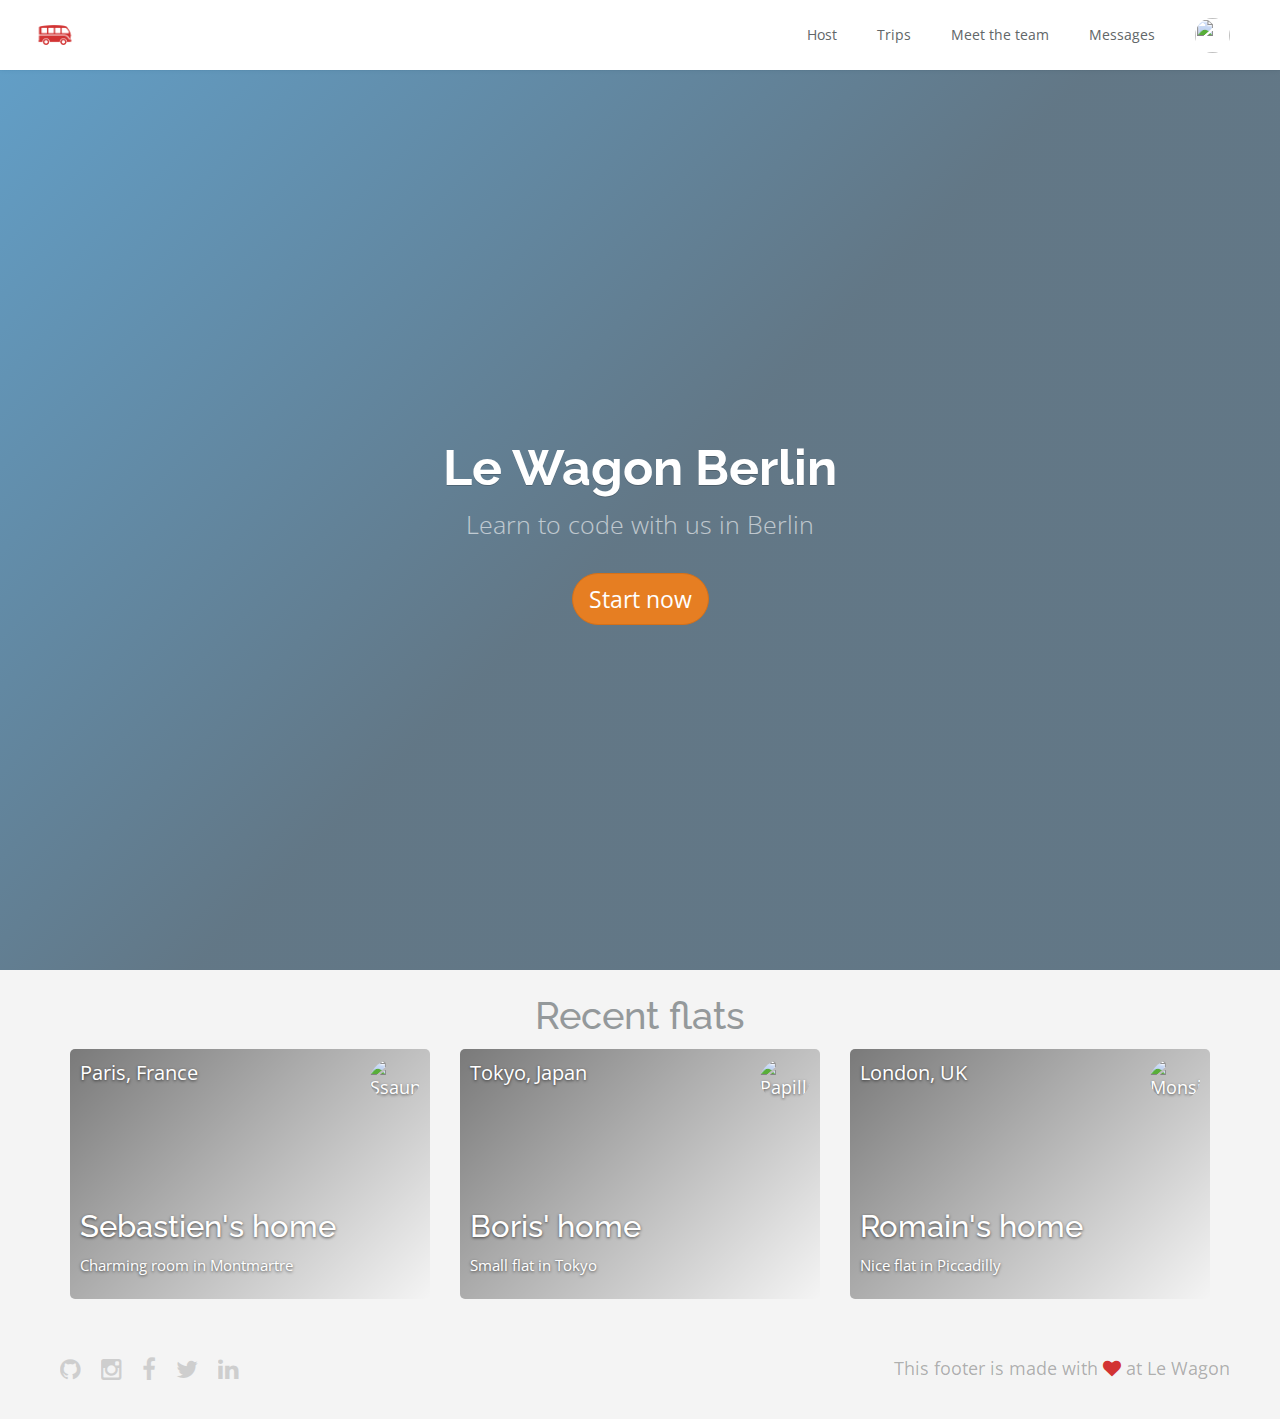
==== commit c6d129df: "Automated commit at 2018-08-06 14:43:10 UTC by middleman-deploy 2.0.0-alpha" ====
--- a/index.html
+++ b/index.html
@@ -7,7 +7,7 @@
           content="width=device-width, initial-scale=1, shrink-to-fit=no">
     <!-- Use the title from a page's frontmatter if it has one -->
     <title>Le Wagon - Middleman</title>
-    <link href="stylesheets/application-8ab888d3.css" rel="stylesheet" />
+    <link href="stylesheets/application-940a8e34.css" rel="stylesheet" />
     <script src="javascripts/application-93de88c9.js"></script>
     <link href="images/favicon-f15af148.png" rel="icon" type="image/png" />
   </head>
@@ -15,10 +15,8 @@
     <!-- layouts/layout.erb -->
 <div class="navbar-wagon">
   <!-- Logo -->
-  <a href="/" class="navbar-wagon-brand">
-    <img src="images/logo-acc9c0ec.png" alt="logo">
-  </a>
-
+<a href="/" class="navbar-wagon-brand">    <img src="images/logo-acc9c0ec.png" alt="logo" />
+</a>
   <!-- Right Navigation -->
   <div class="navbar-wagon-right hidden-xs hidden-sm">
 
@@ -62,45 +60,45 @@
   </div>
 </div>
 <div class="wrapper-grey padded">
-      <div class="container">
-        <h2 class="text-center">Your next trip</h2>
-        <div class="row">
-          <div class="col-xs-12 col-sm-4">
-            <div class="card" style="background: linear-gradient(rgba(0,0,0,0.3), rgba(0,0,0,0.2)), url('images/card-paris-738acaea.jpg');">
-              <div class="card-category">Paris</div>
-              <div class="card-description">
-                <h2>Seb's home</h2>
-                <p>Charming room with patio</p>
-              </div>
-              <img class="card-user avatar avatar-large" src="images/krokrob-684b6352.jpeg">
-              <a class="card-link" href="#" ></a>
-            </div>
+      <div class="container" id="home-flats">
+  <h2 class="text-center">Recent flats</h2>
+  <div class="row">
+      <div class="col-xs-12 col-sm-6 col-md-4">
+        <div class="card" style="background-image: linear-gradient(-225deg, rgba(0,0,0,0.5) 0%, rgba(0,0,0,0) 100%), url('https://kitt.lewagon.com/placeholder/cities/paris');">
+          <div class="card-category">Paris, France</div>
+          <div class="card-description">
+            <h3>Sebastien's home</h3>
+            <p>Charming room in Montmartre</p>
           </div>
-          <div class="col-xs-12 col-sm-4">
-            <div class="card" style="background: linear-gradient(rgba(0,0,0,0.3), rgba(0,0,0,0.2)), url('images/card-brussels-ea40e9e5.jpeg');">
-              <div class="card-category">Brussels</div>
-              <div class="card-description">
-                <h2>Anne's home</h2>
-                <p>Lovely house</p>
-              </div>
-              <img class="card-user avatar avatar-large" src="images/ssaunier-0e94a3b6.jpeg">
-              <a class="card-link" href="#" ></a>
-            </div>
-          </div>
-          <div class="col-xs-12 col-sm-4">
-            <div class="card" style="background: linear-gradient(rgba(0,0,0,0.3), rgba(0,0,0,0.2)), url('images/card-london-48d66495.jpeg');">
-              <div class="card-category">London</div>
-              <div class="card-description">
-                <h2>Romain's home</h2>
-                <p>Nice flat in Piccadilly</p>
-              </div>
-              <img class="card-user avatar avatar-large" src="images/eschults-fb2a9e2e.jpeg">
-              <a class="card-link" href="#" ></a>
-            </div>
-          </div>
+          <img src="https://kitt.lewagon.com/placeholder/users/ssaunier" class="card-user avatar avatar-large" alt="Ssaunier" />
+          <a href="flats/ssaunier.html" class="card-link"></a>
         </div>
       </div>
-    </div>
+      <div class="col-xs-12 col-sm-6 col-md-4">
+        <div class="card" style="background-image: linear-gradient(-225deg, rgba(0,0,0,0.5) 0%, rgba(0,0,0,0) 100%), url('https://kitt.lewagon.com/placeholder/cities/tokyo');">
+          <div class="card-category">Tokyo, Japan</div>
+          <div class="card-description">
+            <h3>Boris' home</h3>
+            <p>Small flat in Tokyo</p>
+          </div>
+          <img src="https://kitt.lewagon.com/placeholder/users/papillard" class="card-user avatar avatar-large" alt="Papillard" />
+          <a href="flats/papillard.html" class="card-link"></a>
+        </div>
+      </div>
+      <div class="col-xs-12 col-sm-6 col-md-4">
+        <div class="card" style="background-image: linear-gradient(-225deg, rgba(0,0,0,0.5) 0%, rgba(0,0,0,0) 100%), url('https://kitt.lewagon.com/placeholder/cities/london');">
+          <div class="card-category">London, UK</div>
+          <div class="card-description">
+            <h3>Romain's home</h3>
+            <p>Nice flat in Piccadilly</p>
+          </div>
+          <img src="https://kitt.lewagon.com/placeholder/users/monsieurpaillard" class="card-user avatar avatar-large" alt="Monsieurpaillard" />
+          <a href="flats/monsieurpaillard.html" class="card-link"></a>
+        </div>
+      </div>
+  </div>
+</div>
+</div>
                       <!-- Page content is injected here -->
 <div class="footer">
   <div class="footer-links">
--- a/stylesheets/application-940a8e34.css
+++ b/stylesheets/application-940a8e34.css
@@ -0,0 +1,8 @@
+@import url("https://fonts.googleapis.com/css?family=Open+Sans:400,300,700|Raleway:400,100,300,700,500");@font-face{font-family:"Font Name";src:url(/fonts/FontFile.eot);src:url(/fonts/FontFile.eot?#iefix) format("embedded-opentype"),url(/fonts/FontFile.woff) format("woff"),url(/fonts/FontFile.ttf) format("truetype")}/*!
+ * Bootstrap v3.3.7 (http://getbootstrap.com)
+ * Copyright 2011-2016 Twitter, Inc.
+ * Licensed under MIT (https://github.com/twbs/bootstrap/blob/master/LICENSE)
+ *//*! normalize.css v3.0.3 | MIT License | github.com/necolas/normalize.css */html{font-family:sans-serif;-ms-text-size-adjust:100%;-webkit-text-size-adjust:100%}body{margin:0}article,aside,details,figcaption,figure,footer,header,hgroup,main,menu,nav,section,summary{display:block}audio,canvas,progress,video{display:inline-block;vertical-align:baseline}audio:not([controls]){display:none;height:0}[hidden],template{display:none}a{background-color:transparent}a:active,a:hover{outline:0}abbr[title]{border-bottom:1px dotted}b,strong{font-weight:bold}dfn{font-style:italic}h1{font-size:2em;margin:0.67em 0}mark{background:#ff0;color:#000}small{font-size:80%}sub,sup{font-size:75%;line-height:0;position:relative;vertical-align:baseline}sup{top:-0.5em}sub{bottom:-0.25em}img{border:0}svg:not(:root){overflow:hidden}figure{margin:1em 40px}hr{-webkit-box-sizing:content-box;box-sizing:content-box;height:0}pre{overflow:auto}code,kbd,pre,samp{font-family:monospace, monospace;font-size:1em}button,input,optgroup,select,textarea{color:inherit;font:inherit;margin:0}button{overflow:visible}button,select{text-transform:none}button,html input[type="button"],input[type="reset"],input[type="submit"]{-webkit-appearance:button;cursor:pointer}button[disabled],html input[disabled]{cursor:default}button::-moz-focus-inner,input::-moz-focus-inner{border:0;padding:0}input{line-height:normal}input[type="checkbox"],input[type="radio"]{-webkit-box-sizing:border-box;box-sizing:border-box;padding:0}input[type="number"]::-webkit-inner-spin-button,input[type="number"]::-webkit-outer-spin-button{height:auto}input[type="search"]{-webkit-appearance:textfield;-webkit-box-sizing:content-box;box-sizing:content-box}input[type="search"]::-webkit-search-cancel-button,input[type="search"]::-webkit-search-decoration{-webkit-appearance:none}fieldset{border:1px solid #c0c0c0;margin:0 2px;padding:0.35em 0.625em 0.75em}legend{border:0;padding:0}textarea{overflow:auto}optgroup{font-weight:bold}table{border-collapse:collapse;border-spacing:0}td,th{padding:0}/*! Source: https://github.com/h5bp/html5-boilerplate/blob/master/src/css/main.css */@media print{*,*:before,*:after{background:transparent !important;color:#000 !important;-webkit-box-shadow:none !important;box-shadow:none !important;text-shadow:none !important}a,a:visited{text-decoration:underline}a[href]:after{content:" (" attr(href) ")"}abbr[title]:after{content:" (" attr(title) ")"}a[href^="#"]:after,a[href^="javascript:"]:after{content:""}pre,blockquote{border:1px solid #999;page-break-inside:avoid}thead{display:table-header-group}tr,img{page-break-inside:avoid}img{max-width:100% !important}p,h2,h3{orphans:3;widows:3}h2,h3{page-break-after:avoid}.navbar{display:none}.btn>.caret,.dropup>.btn>.caret{border-top-color:#000 !important}.label{border:1px solid #000}.table{border-collapse:collapse !important}.table td,.table th{background-color:#fff !important}.table-bordered th,.table-bordered td{border:1px solid #ddd !important}}@font-face{font-family:'Glyphicons Halflings';src:url("../assets/bootstrap/glyphicons-halflings-regular-86b6f62b.eot");src:url("../assets/bootstrap/glyphicons-halflings-regular-86b6f62b.eot?#iefix") format("embedded-opentype"),url("../assets/bootstrap/glyphicons-halflings-regular-ca35b697.woff2") format("woff2"),url("../assets/bootstrap/glyphicons-halflings-regular-278e49a8.woff") format("woff"),url("../assets/bootstrap/glyphicons-halflings-regular-44bc1850.ttf") format("truetype"),url("../assets/bootstrap/glyphicons-halflings-regular-de51a849.svg#glyphicons_halflingsregular") format("svg")}.glyphicon{position:relative;top:1px;display:inline-block;font-family:'Glyphicons Halflings';font-style:normal;font-weight:normal;line-height:1;-webkit-font-smoothing:antialiased;-moz-osx-font-smoothing:grayscale}.glyphicon-asterisk:before{content:"\002a"}.glyphicon-plus:before{content:"\002b"}.glyphicon-euro:before,.glyphicon-eur:before{content:"\20ac"}.glyphicon-minus:before{content:"\2212"}.glyphicon-cloud:before{content:"\2601"}.glyphicon-envelope:before{content:"\2709"}.glyphicon-pencil:before{content:"\270f"}.glyphicon-glass:before{content:"\e001"}.glyphicon-music:before{content:"\e002"}.glyphicon-search:before{content:"\e003"}.glyphicon-heart:before{content:"\e005"}.glyphicon-star:before{content:"\e006"}.glyphicon-star-empty:before{content:"\e007"}.glyphicon-user:before{content:"\e008"}.glyphicon-film:before{content:"\e009"}.glyphicon-th-large:before{content:"\e010"}.glyphicon-th:before{content:"\e011"}.glyphicon-th-list:before{content:"\e012"}.glyphicon-ok:before{content:"\e013"}.glyphicon-remove:before{content:"\e014"}.glyphicon-zoom-in:before{content:"\e015"}.glyphicon-zoom-out:before{content:"\e016"}.glyphicon-off:before{content:"\e017"}.glyphicon-signal:before{content:"\e018"}.glyphicon-cog:before{content:"\e019"}.glyphicon-trash:before{content:"\e020"}.glyphicon-home:before{content:"\e021"}.glyphicon-file:before{content:"\e022"}.glyphicon-time:before{content:"\e023"}.glyphicon-road:before{content:"\e024"}.glyphicon-download-alt:before{content:"\e025"}.glyphicon-download:before{content:"\e026"}.glyphicon-upload:before{content:"\e027"}.glyphicon-inbox:before{content:"\e028"}.glyphicon-play-circle:before{content:"\e029"}.glyphicon-repeat:before{content:"\e030"}.glyphicon-refresh:before{content:"\e031"}.glyphicon-list-alt:before{content:"\e032"}.glyphicon-lock:before{content:"\e033"}.glyphicon-flag:before{content:"\e034"}.glyphicon-headphones:before{content:"\e035"}.glyphicon-volume-off:before{content:"\e036"}.glyphicon-volume-down:before{content:"\e037"}.glyphicon-volume-up:before{content:"\e038"}.glyphicon-qrcode:before{content:"\e039"}.glyphicon-barcode:before{content:"\e040"}.glyphicon-tag:before{content:"\e041"}.glyphicon-tags:before{content:"\e042"}.glyphicon-book:before{content:"\e043"}.glyphicon-bookmark:before{content:"\e044"}.glyphicon-print:before{content:"\e045"}.glyphicon-camera:before{content:"\e046"}.glyphicon-font:before{content:"\e047"}.glyphicon-bold:before{content:"\e048"}.glyphicon-italic:before{content:"\e049"}.glyphicon-text-height:before{content:"\e050"}.glyphicon-text-width:before{content:"\e051"}.glyphicon-align-left:before{content:"\e052"}.glyphicon-align-center:before{content:"\e053"}.glyphicon-align-right:before{content:"\e054"}.glyphicon-align-justify:before{content:"\e055"}.glyphicon-list:before{content:"\e056"}.glyphicon-indent-left:before{content:"\e057"}.glyphicon-indent-right:before{content:"\e058"}.glyphicon-facetime-video:before{content:"\e059"}.glyphicon-picture:before{content:"\e060"}.glyphicon-map-marker:before{content:"\e062"}.glyphicon-adjust:before{content:"\e063"}.glyphicon-tint:before{content:"\e064"}.glyphicon-edit:before{content:"\e065"}.glyphicon-share:before{content:"\e066"}.glyphicon-check:before{content:"\e067"}.glyphicon-move:before{content:"\e068"}.glyphicon-step-backward:before{content:"\e069"}.glyphicon-fast-backward:before{content:"\e070"}.glyphicon-backward:before{content:"\e071"}.glyphicon-play:before{content:"\e072"}.glyphicon-pause:before{content:"\e073"}.glyphicon-stop:before{content:"\e074"}.glyphicon-forward:before{content:"\e075"}.glyphicon-fast-forward:before{content:"\e076"}.glyphicon-step-forward:before{content:"\e077"}.glyphicon-eject:before{content:"\e078"}.glyphicon-chevron-left:before{content:"\e079"}.glyphicon-chevron-right:before{content:"\e080"}.glyphicon-plus-sign:before{content:"\e081"}.glyphicon-minus-sign:before{content:"\e082"}.glyphicon-remove-sign:before{content:"\e083"}.glyphicon-ok-sign:before{content:"\e084"}.glyphicon-question-sign:before{content:"\e085"}.glyphicon-info-sign:before{content:"\e086"}.glyphicon-screenshot:before{content:"\e087"}.glyphicon-remove-circle:before{content:"\e088"}.glyphicon-ok-circle:before{content:"\e089"}.glyphicon-ban-circle:before{content:"\e090"}.glyphicon-arrow-left:before{content:"\e091"}.glyphicon-arrow-right:before{content:"\e092"}.glyphicon-arrow-up:before{content:"\e093"}.glyphicon-arrow-down:before{content:"\e094"}.glyphicon-share-alt:before{content:"\e095"}.glyphicon-resize-full:before{content:"\e096"}.glyphicon-resize-small:before{content:"\e097"}.glyphicon-exclamation-sign:before{content:"\e101"}.glyphicon-gift:before{content:"\e102"}.glyphicon-leaf:before{content:"\e103"}.glyphicon-fire:before{content:"\e104"}.glyphicon-eye-open:before{content:"\e105"}.glyphicon-eye-close:before{content:"\e106"}.glyphicon-warning-sign:before{content:"\e107"}.glyphicon-plane:before{content:"\e108"}.glyphicon-calendar:before{content:"\e109"}.glyphicon-random:before{content:"\e110"}.glyphicon-comment:before{content:"\e111"}.glyphicon-magnet:before{content:"\e112"}.glyphicon-chevron-up:before{content:"\e113"}.glyphicon-chevron-down:before{content:"\e114"}.glyphicon-retweet:before{content:"\e115"}.glyphicon-shopping-cart:before{content:"\e116"}.glyphicon-folder-close:before{content:"\e117"}.glyphicon-folder-open:before{content:"\e118"}.glyphicon-resize-vertical:before{content:"\e119"}.glyphicon-resize-horizontal:before{content:"\e120"}.glyphicon-hdd:before{content:"\e121"}.glyphicon-bullhorn:before{content:"\e122"}.glyphicon-bell:before{content:"\e123"}.glyphicon-certificate:before{content:"\e124"}.glyphicon-thumbs-up:before{content:"\e125"}.glyphicon-thumbs-down:before{content:"\e126"}.glyphicon-hand-right:before{content:"\e127"}.glyphicon-hand-left:before{content:"\e128"}.glyphicon-hand-up:before{content:"\e129"}.glyphicon-hand-down:before{content:"\e130"}.glyphicon-circle-arrow-right:before{content:"\e131"}.glyphicon-circle-arrow-left:before{content:"\e132"}.glyphicon-circle-arrow-up:before{content:"\e133"}.glyphicon-circle-arrow-down:before{content:"\e134"}.glyphicon-globe:before{content:"\e135"}.glyphicon-wrench:before{content:"\e136"}.glyphicon-tasks:before{content:"\e137"}.glyphicon-filter:before{content:"\e138"}.glyphicon-briefcase:before{content:"\e139"}.glyphicon-fullscreen:before{content:"\e140"}.glyphicon-dashboard:before{content:"\e141"}.glyphicon-paperclip:before{content:"\e142"}.glyphicon-heart-empty:before{content:"\e143"}.glyphicon-link:before{content:"\e144"}.glyphicon-phone:before{content:"\e145"}.glyphicon-pushpin:before{content:"\e146"}.glyphicon-usd:before{content:"\e148"}.glyphicon-gbp:before{content:"\e149"}.glyphicon-sort:before{content:"\e150"}.glyphicon-sort-by-alphabet:before{content:"\e151"}.glyphicon-sort-by-alphabet-alt:before{content:"\e152"}.glyphicon-sort-by-order:before{content:"\e153"}.glyphicon-sort-by-order-alt:before{content:"\e154"}.glyphicon-sort-by-attributes:before{content:"\e155"}.glyphicon-sort-by-attributes-alt:before{content:"\e156"}.glyphicon-unchecked:before{content:"\e157"}.glyphicon-expand:before{content:"\e158"}.glyphicon-collapse-down:before{content:"\e159"}.glyphicon-collapse-up:before{content:"\e160"}.glyphicon-log-in:before{content:"\e161"}.glyphicon-flash:before{content:"\e162"}.glyphicon-log-out:before{content:"\e163"}.glyphicon-new-window:before{content:"\e164"}.glyphicon-record:before{content:"\e165"}.glyphicon-save:before{content:"\e166"}.glyphicon-open:before{content:"\e167"}.glyphicon-saved:before{content:"\e168"}.glyphicon-import:before{content:"\e169"}.glyphicon-export:before{content:"\e170"}.glyphicon-send:before{content:"\e171"}.glyphicon-floppy-disk:before{content:"\e172"}.glyphicon-floppy-saved:before{content:"\e173"}.glyphicon-floppy-remove:before{content:"\e174"}.glyphicon-floppy-save:before{content:"\e175"}.glyphicon-floppy-open:before{content:"\e176"}.glyphicon-credit-card:before{content:"\e177"}.glyphicon-transfer:before{content:"\e178"}.glyphicon-cutlery:before{content:"\e179"}.glyphicon-header:before{content:"\e180"}.glyphicon-compressed:before{content:"\e181"}.glyphicon-earphone:before{content:"\e182"}.glyphicon-phone-alt:before{content:"\e183"}.glyphicon-tower:before{content:"\e184"}.glyphicon-stats:before{content:"\e185"}.glyphicon-sd-video:before{content:"\e186"}.glyphicon-hd-video:before{content:"\e187"}.glyphicon-subtitles:before{content:"\e188"}.glyphicon-sound-stereo:before{content:"\e189"}.glyphicon-sound-dolby:before{content:"\e190"}.glyphicon-sound-5-1:before{content:"\e191"}.glyphicon-sound-6-1:before{content:"\e192"}.glyphicon-sound-7-1:before{content:"\e193"}.glyphicon-copyright-mark:before{content:"\e194"}.glyphicon-registration-mark:before{content:"\e195"}.glyphicon-cloud-download:before{content:"\e197"}.glyphicon-cloud-upload:before{content:"\e198"}.glyphicon-tree-conifer:before{content:"\e199"}.glyphicon-tree-deciduous:before{content:"\e200"}.glyphicon-cd:before{content:"\e201"}.glyphicon-save-file:before{content:"\e202"}.glyphicon-open-file:before{content:"\e203"}.glyphicon-level-up:before{content:"\e204"}.glyphicon-copy:before{content:"\e205"}.glyphicon-paste:before{content:"\e206"}.glyphicon-alert:before{content:"\e209"}.glyphicon-equalizer:before{content:"\e210"}.glyphicon-king:before{content:"\e211"}.glyphicon-queen:before{content:"\e212"}.glyphicon-pawn:before{content:"\e213"}.glyphicon-bishop:before{content:"\e214"}.glyphicon-knight:before{content:"\e215"}.glyphicon-baby-formula:before{content:"\e216"}.glyphicon-tent:before{content:"\26fa"}.glyphicon-blackboard:before{content:"\e218"}.glyphicon-bed:before{content:"\e219"}.glyphicon-apple:before{content:"\f8ff"}.glyphicon-erase:before{content:"\e221"}.glyphicon-hourglass:before{content:"\231b"}.glyphicon-lamp:before{content:"\e223"}.glyphicon-duplicate:before{content:"\e224"}.glyphicon-piggy-bank:before{content:"\e225"}.glyphicon-scissors:before{content:"\e226"}.glyphicon-bitcoin:before{content:"\e227"}.glyphicon-btc:before{content:"\e227"}.glyphicon-xbt:before{content:"\e227"}.glyphicon-yen:before{content:"\00a5"}.glyphicon-jpy:before{content:"\00a5"}.glyphicon-ruble:before{content:"\20bd"}.glyphicon-rub:before{content:"\20bd"}.glyphicon-scale:before{content:"\e230"}.glyphicon-ice-lolly:before{content:"\e231"}.glyphicon-ice-lolly-tasted:before{content:"\e232"}.glyphicon-education:before{content:"\e233"}.glyphicon-option-horizontal:before{content:"\e234"}.glyphicon-option-vertical:before{content:"\e235"}.glyphicon-menu-hamburger:before{content:"\e236"}.glyphicon-modal-window:before{content:"\e237"}.glyphicon-oil:before{content:"\e238"}.glyphicon-grain:before{content:"\e239"}.glyphicon-sunglasses:before{content:"\e240"}.glyphicon-text-size:before{content:"\e241"}.glyphicon-text-color:before{content:"\e242"}.glyphicon-text-background:before{content:"\e243"}.glyphicon-object-align-top:before{content:"\e244"}.glyphicon-object-align-bottom:before{content:"\e245"}.glyphicon-object-align-horizontal:before{content:"\e246"}.glyphicon-object-align-left:before{content:"\e247"}.glyphicon-object-align-vertical:before{content:"\e248"}.glyphicon-object-align-right:before{content:"\e249"}.glyphicon-triangle-right:before{content:"\e250"}.glyphicon-triangle-left:before{content:"\e251"}.glyphicon-triangle-bottom:before{content:"\e252"}.glyphicon-triangle-top:before{content:"\e253"}.glyphicon-console:before{content:"\e254"}.glyphicon-superscript:before{content:"\e255"}.glyphicon-subscript:before{content:"\e256"}.glyphicon-menu-left:before{content:"\e257"}.glyphicon-menu-right:before{content:"\e258"}.glyphicon-menu-down:before{content:"\e259"}.glyphicon-menu-up:before{content:"\e260"}*{-webkit-box-sizing:border-box;box-sizing:border-box}*:before,*:after{-webkit-box-sizing:border-box;box-sizing:border-box}html{font-size:10px;-webkit-tap-highlight-color:transparent}body{font-family:"Open Sans", "Helvetica", "sans-serif";font-size:18px;line-height:1.42857143;color:#94999b;background-color:#F4F4F4}input,button,select,textarea{font-family:inherit;font-size:inherit;line-height:inherit}a{color:#E67E22;text-decoration:none}a:hover,a:focus{color:#a85913;text-decoration:underline}a:focus{outline:5px auto -webkit-focus-ring-color;outline-offset:-2px}figure{margin:0}img{vertical-align:middle}.img-responsive{display:block;max-width:100%;height:auto}.img-rounded{border-radius:30px}.img-thumbnail{padding:4px;line-height:1.42857143;background-color:#F4F4F4;border:1px solid #ddd;border-radius:50px;-webkit-transition:all 0.2s ease-in-out;transition:all 0.2s ease-in-out;display:inline-block;max-width:100%;height:auto}.img-circle{border-radius:50%}hr{margin-top:25px;margin-bottom:25px;border:0;border-top:1px solid white}.sr-only{position:absolute;width:1px;height:1px;margin:-1px;padding:0;overflow:hidden;clip:rect(0, 0, 0, 0);border:0}.sr-only-focusable:active,.sr-only-focusable:focus{position:static;width:auto;height:auto;margin:0;overflow:visible;clip:auto}[role="button"]{cursor:pointer}h1,h2,h3,h4,h5,h6,.h1,.h2,.h3,.h4,.h5,.h6{font-family:"Raleway", "Helvetica", "sans-serif";font-weight:500;line-height:1.1;color:inherit}h1 small,h1 .small,h2 small,h2 .small,h3 small,h3 .small,h4 small,h4 .small,h5 small,h5 .small,h6 small,h6 .small,.h1 small,.h1 .small,.h2 small,.h2 .small,.h3 small,.h3 .small,.h4 small,.h4 .small,.h5 small,.h5 .small,.h6 small,.h6 .small{font-weight:normal;line-height:1;color:#dadcdd}h1,.h1,h2,.h2,h3,.h3{margin-top:25px;margin-bottom:12.5px}h1 small,h1 .small,.h1 small,.h1 .small,h2 small,h2 .small,.h2 small,.h2 .small,h3 small,h3 .small,.h3 small,.h3 .small{font-size:65%}h4,.h4,h5,.h5,h6,.h6{margin-top:12.5px;margin-bottom:12.5px}h4 small,h4 .small,.h4 small,.h4 .small,h5 small,h5 .small,.h5 small,.h5 .small,h6 small,h6 .small,.h6 small,.h6 .small{font-size:75%}h1,.h1{font-size:46px}h2,.h2{font-size:38px}h3,.h3{font-size:31px}h4,.h4{font-size:23px}h5,.h5{font-size:18px}h6,.h6{font-size:16px}p{margin:0 0 12.5px}.lead{margin-bottom:25px;font-size:20px;font-weight:300;line-height:1.4}@media (min-width: 768px){.lead{font-size:27px}}small,.small{font-size:88%}mark,.mark{background-color:#fcf8e3;padding:.2em}.text-left{text-align:left}.text-right{text-align:right}.text-center{text-align:center}.text-justify{text-align:justify}.text-nowrap{white-space:nowrap}.text-lowercase{text-transform:lowercase}.text-uppercase,.initialism{text-transform:uppercase}.text-capitalize{text-transform:capitalize}.text-muted{color:#dadcdd}.text-primary{color:#E67E22}a.text-primary:hover,a.text-primary:focus{color:#bf6516}.text-success{color:#3c763d}a.text-success:hover,a.text-success:focus{color:#2b542c}.text-info{color:#31708f}a.text-info:hover,a.text-info:focus{color:#245269}.text-warning{color:#8a6d3b}a.text-warning:hover,a.text-warning:focus{color:#66512c}.text-danger{color:#a94442}a.text-danger:hover,a.text-danger:focus{color:#843534}.bg-primary{color:#fff}.bg-primary{background-color:#E67E22}a.bg-primary:hover,a.bg-primary:focus{background-color:#bf6516}.bg-success{background-color:#dff0d8}a.bg-success:hover,a.bg-success:focus{background-color:#c1e2b3}.bg-info{background-color:#d9edf7}a.bg-info:hover,a.bg-info:focus{background-color:#afd9ee}.bg-warning{background-color:#fcf8e3}a.bg-warning:hover,a.bg-warning:focus{background-color:#f7ecb5}.bg-danger{background-color:#f2dede}a.bg-danger:hover,a.bg-danger:focus{background-color:#e4b9b9}.page-header{padding-bottom:11.5px;margin:50px 0 25px;border-bottom:1px solid white}ul,ol{margin-top:0;margin-bottom:12.5px}ul ul,ul ol,ol ul,ol ol{margin-bottom:0}.list-unstyled{padding-left:0;list-style:none}.list-inline{padding-left:0;list-style:none;margin-left:-5px}.list-inline>li{display:inline-block;padding-left:5px;padding-right:5px}dl{margin-top:0;margin-bottom:25px}dt,dd{line-height:1.42857143}dt{font-weight:bold}dd{margin-left:0}.dl-horizontal dd:before,.dl-horizontal dd:after{content:" ";display:table}.dl-horizontal dd:after{clear:both}@media (min-width: 768px){.dl-horizontal dt{float:left;width:160px;clear:left;text-align:right;overflow:hidden;text-overflow:ellipsis;white-space:nowrap}.dl-horizontal dd{margin-left:180px}}abbr[title],abbr[data-original-title]{cursor:help;border-bottom:1px dotted #dadcdd}.initialism{font-size:90%}blockquote{padding:12.5px 25px;margin:0 0 25px;font-size:22.5px;border-left:5px solid white}blockquote p:last-child,blockquote ul:last-child,blockquote ol:last-child{margin-bottom:0}blockquote footer,blockquote small,blockquote .small{display:block;font-size:80%;line-height:1.42857143;color:#dadcdd}blockquote footer:before,blockquote small:before,blockquote .small:before{content:'\2014 \00A0'}.blockquote-reverse,blockquote.pull-right{padding-right:15px;padding-left:0;border-right:5px solid white;border-left:0;text-align:right}.blockquote-reverse footer:before,.blockquote-reverse small:before,.blockquote-reverse .small:before,blockquote.pull-right footer:before,blockquote.pull-right small:before,blockquote.pull-right .small:before{content:''}.blockquote-reverse footer:after,.blockquote-reverse small:after,.blockquote-reverse .small:after,blockquote.pull-right footer:after,blockquote.pull-right small:after,blockquote.pull-right .small:after{content:'\00A0 \2014'}address{margin-bottom:25px;font-style:normal;line-height:1.42857143}code,kbd,pre,samp{font-family:Menlo, Monaco, Consolas, "Courier New", monospace}code{padding:2px 4px;font-size:90%;color:#c7254e;background-color:#f9f2f4;border-radius:50px}kbd{padding:2px 4px;font-size:90%;color:#fff;background-color:#333;border-radius:10px;-webkit-box-shadow:inset 0 -1px 0 rgba(0,0,0,0.25);box-shadow:inset 0 -1px 0 rgba(0,0,0,0.25)}kbd kbd{padding:0;font-size:100%;font-weight:bold;-webkit-box-shadow:none;box-shadow:none}pre{display:block;padding:12px;margin:0 0 12.5px;font-size:17px;line-height:1.42857143;word-break:break-all;word-wrap:break-word;color:#94999b;background-color:#f5f5f5;border:1px solid #ccc;border-radius:50px}pre code{padding:0;font-size:inherit;color:inherit;white-space:pre-wrap;background-color:transparent;border-radius:0}.pre-scrollable{max-height:340px;overflow-y:scroll}.container{margin-right:auto;margin-left:auto;padding-left:15px;padding-right:15px}.container:before,.container:after{content:" ";display:table}.container:after{clear:both}@media (min-width: 768px){.container{width:750px}}@media (min-width: 992px){.container{width:970px}}@media (min-width: 1200px){.container{width:1170px}}.container-fluid{margin-right:auto;margin-left:auto;padding-left:15px;padding-right:15px}.container-fluid:before,.container-fluid:after{content:" ";display:table}.container-fluid:after{clear:both}.row{margin-left:-15px;margin-right:-15px}.row:before,.row:after{content:" ";display:table}.row:after{clear:both}.col-xs-1,.col-sm-1,.col-md-1,.col-lg-1,.col-xs-2,.col-sm-2,.col-md-2,.col-lg-2,.col-xs-3,.col-sm-3,.col-md-3,.col-lg-3,.col-xs-4,.col-sm-4,.col-md-4,.col-lg-4,.col-xs-5,.col-sm-5,.col-md-5,.col-lg-5,.col-xs-6,.col-sm-6,.col-md-6,.col-lg-6,.col-xs-7,.col-sm-7,.col-md-7,.col-lg-7,.col-xs-8,.col-sm-8,.col-md-8,.col-lg-8,.col-xs-9,.col-sm-9,.col-md-9,.col-lg-9,.col-xs-10,.col-sm-10,.col-md-10,.col-lg-10,.col-xs-11,.col-sm-11,.col-md-11,.col-lg-11,.col-xs-12,.col-sm-12,.col-md-12,.col-lg-12{position:relative;min-height:1px;padding-left:15px;padding-right:15px}.col-xs-1,.col-xs-2,.col-xs-3,.col-xs-4,.col-xs-5,.col-xs-6,.col-xs-7,.col-xs-8,.col-xs-9,.col-xs-10,.col-xs-11,.col-xs-12{float:left}.col-xs-1{width:8.33333333%}.col-xs-2{width:16.66666667%}.col-xs-3{width:25%}.col-xs-4{width:33.33333333%}.col-xs-5{width:41.66666667%}.col-xs-6{width:50%}.col-xs-7{width:58.33333333%}.col-xs-8{width:66.66666667%}.col-xs-9{width:75%}.col-xs-10{width:83.33333333%}.col-xs-11{width:91.66666667%}.col-xs-12{width:100%}.col-xs-pull-0{right:auto}.col-xs-pull-1{right:8.33333333%}.col-xs-pull-2{right:16.66666667%}.col-xs-pull-3{right:25%}.col-xs-pull-4{right:33.33333333%}.col-xs-pull-5{right:41.66666667%}.col-xs-pull-6{right:50%}.col-xs-pull-7{right:58.33333333%}.col-xs-pull-8{right:66.66666667%}.col-xs-pull-9{right:75%}.col-xs-pull-10{right:83.33333333%}.col-xs-pull-11{right:91.66666667%}.col-xs-pull-12{right:100%}.col-xs-push-0{left:auto}.col-xs-push-1{left:8.33333333%}.col-xs-push-2{left:16.66666667%}.col-xs-push-3{left:25%}.col-xs-push-4{left:33.33333333%}.col-xs-push-5{left:41.66666667%}.col-xs-push-6{left:50%}.col-xs-push-7{left:58.33333333%}.col-xs-push-8{left:66.66666667%}.col-xs-push-9{left:75%}.col-xs-push-10{left:83.33333333%}.col-xs-push-11{left:91.66666667%}.col-xs-push-12{left:100%}.col-xs-offset-0{margin-left:0%}.col-xs-offset-1{margin-left:8.33333333%}.col-xs-offset-2{margin-left:16.66666667%}.col-xs-offset-3{margin-left:25%}.col-xs-offset-4{margin-left:33.33333333%}.col-xs-offset-5{margin-left:41.66666667%}.col-xs-offset-6{margin-left:50%}.col-xs-offset-7{margin-left:58.33333333%}.col-xs-offset-8{margin-left:66.66666667%}.col-xs-offset-9{margin-left:75%}.col-xs-offset-10{margin-left:83.33333333%}.col-xs-offset-11{margin-left:91.66666667%}.col-xs-offset-12{margin-left:100%}@media (min-width: 768px){.col-sm-1,.col-sm-2,.col-sm-3,.col-sm-4,.col-sm-5,.col-sm-6,.col-sm-7,.col-sm-8,.col-sm-9,.col-sm-10,.col-sm-11,.col-sm-12{float:left}.col-sm-1{width:8.33333333%}.col-sm-2{width:16.66666667%}.col-sm-3{width:25%}.col-sm-4{width:33.33333333%}.col-sm-5{width:41.66666667%}.col-sm-6{width:50%}.col-sm-7{width:58.33333333%}.col-sm-8{width:66.66666667%}.col-sm-9{width:75%}.col-sm-10{width:83.33333333%}.col-sm-11{width:91.66666667%}.col-sm-12{width:100%}.col-sm-pull-0{right:auto}.col-sm-pull-1{right:8.33333333%}.col-sm-pull-2{right:16.66666667%}.col-sm-pull-3{right:25%}.col-sm-pull-4{right:33.33333333%}.col-sm-pull-5{right:41.66666667%}.col-sm-pull-6{right:50%}.col-sm-pull-7{right:58.33333333%}.col-sm-pull-8{right:66.66666667%}.col-sm-pull-9{right:75%}.col-sm-pull-10{right:83.33333333%}.col-sm-pull-11{right:91.66666667%}.col-sm-pull-12{right:100%}.col-sm-push-0{left:auto}.col-sm-push-1{left:8.33333333%}.col-sm-push-2{left:16.66666667%}.col-sm-push-3{left:25%}.col-sm-push-4{left:33.33333333%}.col-sm-push-5{left:41.66666667%}.col-sm-push-6{left:50%}.col-sm-push-7{left:58.33333333%}.col-sm-push-8{left:66.66666667%}.col-sm-push-9{left:75%}.col-sm-push-10{left:83.33333333%}.col-sm-push-11{left:91.66666667%}.col-sm-push-12{left:100%}.col-sm-offset-0{margin-left:0%}.col-sm-offset-1{margin-left:8.33333333%}.col-sm-offset-2{margin-left:16.66666667%}.col-sm-offset-3{margin-left:25%}.col-sm-offset-4{margin-left:33.33333333%}.col-sm-offset-5{margin-left:41.66666667%}.col-sm-offset-6{margin-left:50%}.col-sm-offset-7{margin-left:58.33333333%}.col-sm-offset-8{margin-left:66.66666667%}.col-sm-offset-9{margin-left:75%}.col-sm-offset-10{margin-left:83.33333333%}.col-sm-offset-11{margin-left:91.66666667%}.col-sm-offset-12{margin-left:100%}}@media (min-width: 992px){.col-md-1,.col-md-2,.col-md-3,.col-md-4,.col-md-5,.col-md-6,.col-md-7,.col-md-8,.col-md-9,.col-md-10,.col-md-11,.col-md-12{float:left}.col-md-1{width:8.33333333%}.col-md-2{width:16.66666667%}.col-md-3{width:25%}.col-md-4{width:33.33333333%}.col-md-5{width:41.66666667%}.col-md-6{width:50%}.col-md-7{width:58.33333333%}.col-md-8{width:66.66666667%}.col-md-9{width:75%}.col-md-10{width:83.33333333%}.col-md-11{width:91.66666667%}.col-md-12{width:100%}.col-md-pull-0{right:auto}.col-md-pull-1{right:8.33333333%}.col-md-pull-2{right:16.66666667%}.col-md-pull-3{right:25%}.col-md-pull-4{right:33.33333333%}.col-md-pull-5{right:41.66666667%}.col-md-pull-6{right:50%}.col-md-pull-7{right:58.33333333%}.col-md-pull-8{right:66.66666667%}.col-md-pull-9{right:75%}.col-md-pull-10{right:83.33333333%}.col-md-pull-11{right:91.66666667%}.col-md-pull-12{right:100%}.col-md-push-0{left:auto}.col-md-push-1{left:8.33333333%}.col-md-push-2{left:16.66666667%}.col-md-push-3{left:25%}.col-md-push-4{left:33.33333333%}.col-md-push-5{left:41.66666667%}.col-md-push-6{left:50%}.col-md-push-7{left:58.33333333%}.col-md-push-8{left:66.66666667%}.col-md-push-9{left:75%}.col-md-push-10{left:83.33333333%}.col-md-push-11{left:91.66666667%}.col-md-push-12{left:100%}.col-md-offset-0{margin-left:0%}.col-md-offset-1{margin-left:8.33333333%}.col-md-offset-2{margin-left:16.66666667%}.col-md-offset-3{margin-left:25%}.col-md-offset-4{margin-left:33.33333333%}.col-md-offset-5{margin-left:41.66666667%}.col-md-offset-6{margin-left:50%}.col-md-offset-7{margin-left:58.33333333%}.col-md-offset-8{margin-left:66.66666667%}.col-md-offset-9{margin-left:75%}.col-md-offset-10{margin-left:83.33333333%}.col-md-offset-11{margin-left:91.66666667%}.col-md-offset-12{margin-left:100%}}@media (min-width: 1200px){.col-lg-1,.col-lg-2,.col-lg-3,.col-lg-4,.col-lg-5,.col-lg-6,.col-lg-7,.col-lg-8,.col-lg-9,.col-lg-10,.col-lg-11,.col-lg-12{float:left}.col-lg-1{width:8.33333333%}.col-lg-2{width:16.66666667%}.col-lg-3{width:25%}.col-lg-4{width:33.33333333%}.col-lg-5{width:41.66666667%}.col-lg-6{width:50%}.col-lg-7{width:58.33333333%}.col-lg-8{width:66.66666667%}.col-lg-9{width:75%}.col-lg-10{width:83.33333333%}.col-lg-11{width:91.66666667%}.col-lg-12{width:100%}.col-lg-pull-0{right:auto}.col-lg-pull-1{right:8.33333333%}.col-lg-pull-2{right:16.66666667%}.col-lg-pull-3{right:25%}.col-lg-pull-4{right:33.33333333%}.col-lg-pull-5{right:41.66666667%}.col-lg-pull-6{right:50%}.col-lg-pull-7{right:58.33333333%}.col-lg-pull-8{right:66.66666667%}.col-lg-pull-9{right:75%}.col-lg-pull-10{right:83.33333333%}.col-lg-pull-11{right:91.66666667%}.col-lg-pull-12{right:100%}.col-lg-push-0{left:auto}.col-lg-push-1{left:8.33333333%}.col-lg-push-2{left:16.66666667%}.col-lg-push-3{left:25%}.col-lg-push-4{left:33.33333333%}.col-lg-push-5{left:41.66666667%}.col-lg-push-6{left:50%}.col-lg-push-7{left:58.33333333%}.col-lg-push-8{left:66.66666667%}.col-lg-push-9{left:75%}.col-lg-push-10{left:83.33333333%}.col-lg-push-11{left:91.66666667%}.col-lg-push-12{left:100%}.col-lg-offset-0{margin-left:0%}.col-lg-offset-1{margin-left:8.33333333%}.col-lg-offset-2{margin-left:16.66666667%}.col-lg-offset-3{margin-left:25%}.col-lg-offset-4{margin-left:33.33333333%}.col-lg-offset-5{margin-left:41.66666667%}.col-lg-offset-6{margin-left:50%}.col-lg-offset-7{margin-left:58.33333333%}.col-lg-offset-8{margin-left:66.66666667%}.col-lg-offset-9{margin-left:75%}.col-lg-offset-10{margin-left:83.33333333%}.col-lg-offset-11{margin-left:91.66666667%}.col-lg-offset-12{margin-left:100%}}table{background-color:transparent}caption{padding-top:8px;padding-bottom:8px;color:#dadcdd;text-align:left}th{text-align:left}.table{width:100%;max-width:100%;margin-bottom:25px}.table>thead>tr>th,.table>thead>tr>td,.table>tbody>tr>th,.table>tbody>tr>td,.table>tfoot>tr>th,.table>tfoot>tr>td{padding:8px;line-height:1.42857143;vertical-align:top;border-top:1px solid #ddd}.table>thead>tr>th{vertical-align:bottom;border-bottom:2px solid #ddd}.table>caption+thead>tr:first-child>th,.table>caption+thead>tr:first-child>td,.table>colgroup+thead>tr:first-child>th,.table>colgroup+thead>tr:first-child>td,.table>thead:first-child>tr:first-child>th,.table>thead:first-child>tr:first-child>td{border-top:0}.table>tbody+tbody{border-top:2px solid #ddd}.table .table{background-color:#F4F4F4}.table-condensed>thead>tr>th,.table-condensed>thead>tr>td,.table-condensed>tbody>tr>th,.table-condensed>tbody>tr>td,.table-condensed>tfoot>tr>th,.table-condensed>tfoot>tr>td{padding:5px}.table-bordered{border:1px solid #ddd}.table-bordered>thead>tr>th,.table-bordered>thead>tr>td,.table-bordered>tbody>tr>th,.table-bordered>tbody>tr>td,.table-bordered>tfoot>tr>th,.table-bordered>tfoot>tr>td{border:1px solid #ddd}.table-bordered>thead>tr>th,.table-bordered>thead>tr>td{border-bottom-width:2px}.table-striped>tbody>tr:nth-of-type(odd){background-color:#f9f9f9}.table-hover>tbody>tr:hover{background-color:#f5f5f5}table col[class*="col-"]{position:static;float:none;display:table-column}table td[class*="col-"],table th[class*="col-"]{position:static;float:none;display:table-cell}.table>thead>tr>td.active,.table>thead>tr>th.active,.table>thead>tr.active>td,.table>thead>tr.active>th,.table>tbody>tr>td.active,.table>tbody>tr>th.active,.table>tbody>tr.active>td,.table>tbody>tr.active>th,.table>tfoot>tr>td.active,.table>tfoot>tr>th.active,.table>tfoot>tr.active>td,.table>tfoot>tr.active>th{background-color:#f5f5f5}.table-hover>tbody>tr>td.active:hover,.table-hover>tbody>tr>th.active:hover,.table-hover>tbody>tr.active:hover>td,.table-hover>tbody>tr:hover>.active,.table-hover>tbody>tr.active:hover>th{background-color:#e8e8e8}.table>thead>tr>td.success,.table>thead>tr>th.success,.table>thead>tr.success>td,.table>thead>tr.success>th,.table>tbody>tr>td.success,.table>tbody>tr>th.success,.table>tbody>tr.success>td,.table>tbody>tr.success>th,.table>tfoot>tr>td.success,.table>tfoot>tr>th.success,.table>tfoot>tr.success>td,.table>tfoot>tr.success>th{background-color:#dff0d8}.table-hover>tbody>tr>td.success:hover,.table-hover>tbody>tr>th.success:hover,.table-hover>tbody>tr.success:hover>td,.table-hover>tbody>tr:hover>.success,.table-hover>tbody>tr.success:hover>th{background-color:#d0e9c6}.table>thead>tr>td.info,.table>thead>tr>th.info,.table>thead>tr.info>td,.table>thead>tr.info>th,.table>tbody>tr>td.info,.table>tbody>tr>th.info,.table>tbody>tr.info>td,.table>tbody>tr.info>th,.table>tfoot>tr>td.info,.table>tfoot>tr>th.info,.table>tfoot>tr.info>td,.table>tfoot>tr.info>th{background-color:#d9edf7}.table-hover>tbody>tr>td.info:hover,.table-hover>tbody>tr>th.info:hover,.table-hover>tbody>tr.info:hover>td,.table-hover>tbody>tr:hover>.info,.table-hover>tbody>tr.info:hover>th{background-color:#c4e3f3}.table>thead>tr>td.warning,.table>thead>tr>th.warning,.table>thead>tr.warning>td,.table>thead>tr.warning>th,.table>tbody>tr>td.warning,.table>tbody>tr>th.warning,.table>tbody>tr.warning>td,.table>tbody>tr.warning>th,.table>tfoot>tr>td.warning,.table>tfoot>tr>th.warning,.table>tfoot>tr.warning>td,.table>tfoot>tr.warning>th{background-color:#fcf8e3}.table-hover>tbody>tr>td.warning:hover,.table-hover>tbody>tr>th.warning:hover,.table-hover>tbody>tr.warning:hover>td,.table-hover>tbody>tr:hover>.warning,.table-hover>tbody>tr.warning:hover>th{background-color:#faf2cc}.table>thead>tr>td.danger,.table>thead>tr>th.danger,.table>thead>tr.danger>td,.table>thead>tr.danger>th,.table>tbody>tr>td.danger,.table>tbody>tr>th.danger,.table>tbody>tr.danger>td,.table>tbody>tr.danger>th,.table>tfoot>tr>td.danger,.table>tfoot>tr>th.danger,.table>tfoot>tr.danger>td,.table>tfoot>tr.danger>th{background-color:#f2dede}.table-hover>tbody>tr>td.danger:hover,.table-hover>tbody>tr>th.danger:hover,.table-hover>tbody>tr.danger:hover>td,.table-hover>tbody>tr:hover>.danger,.table-hover>tbody>tr.danger:hover>th{background-color:#ebcccc}.table-responsive{overflow-x:auto;min-height:0.01%}@media screen and (max-width: 767px){.table-responsive{width:100%;margin-bottom:18.75px;overflow-y:hidden;-ms-overflow-style:-ms-autohiding-scrollbar;border:1px solid #ddd}.table-responsive>.table{margin-bottom:0}.table-responsive>.table>thead>tr>th,.table-responsive>.table>thead>tr>td,.table-responsive>.table>tbody>tr>th,.table-responsive>.table>tbody>tr>td,.table-responsive>.table>tfoot>tr>th,.table-responsive>.table>tfoot>tr>td{white-space:nowrap}.table-responsive>.table-bordered{border:0}.table-responsive>.table-bordered>thead>tr>th:first-child,.table-responsive>.table-bordered>thead>tr>td:first-child,.table-responsive>.table-bordered>tbody>tr>th:first-child,.table-responsive>.table-bordered>tbody>tr>td:first-child,.table-responsive>.table-bordered>tfoot>tr>th:first-child,.table-responsive>.table-bordered>tfoot>tr>td:first-child{border-left:0}.table-responsive>.table-bordered>thead>tr>th:last-child,.table-responsive>.table-bordered>thead>tr>td:last-child,.table-responsive>.table-bordered>tbody>tr>th:last-child,.table-responsive>.table-bordered>tbody>tr>td:last-child,.table-responsive>.table-bordered>tfoot>tr>th:last-child,.table-responsive>.table-bordered>tfoot>tr>td:last-child{border-right:0}.table-responsive>.table-bordered>tbody>tr:last-child>th,.table-responsive>.table-bordered>tbody>tr:last-child>td,.table-responsive>.table-bordered>tfoot>tr:last-child>th,.table-responsive>.table-bordered>tfoot>tr:last-child>td{border-bottom:0}}fieldset{padding:0;margin:0;border:0;min-width:0}legend{display:block;width:100%;padding:0;margin-bottom:25px;font-size:27px;line-height:inherit;color:#94999b;border:0;border-bottom:1px solid #e5e5e5}label{display:inline-block;max-width:100%;margin-bottom:5px;font-weight:bold}input[type="search"]{-webkit-box-sizing:border-box;box-sizing:border-box}input[type="radio"],input[type="checkbox"]{margin:4px 0 0;margin-top:1px \9;line-height:normal}input[type="file"]{display:block}input[type="range"]{display:block;width:100%}select[multiple],select[size]{height:auto}input[type="file"]:focus,input[type="radio"]:focus,input[type="checkbox"]:focus{outline:5px auto -webkit-focus-ring-color;outline-offset:-2px}output{display:block;padding-top:7px;font-size:18px;line-height:1.42857143;color:#616668}.form-control{display:block;width:100%;height:39px;padding:6px 12px;font-size:18px;line-height:1.42857143;color:#616668;background-color:#fff;background-image:none;border:1px solid #ccc;border-radius:50px;-webkit-box-shadow:inset 0 1px 1px rgba(0,0,0,0.075);box-shadow:inset 0 1px 1px rgba(0,0,0,0.075);-webkit-transition:border-color ease-in-out 0.15s, box-shadow ease-in-out 0.15s;-webkit-transition:border-color ease-in-out 0.15s, -webkit-box-shadow ease-in-out 0.15s;transition:border-color ease-in-out 0.15s, -webkit-box-shadow ease-in-out 0.15s;transition:border-color ease-in-out 0.15s, box-shadow ease-in-out 0.15s;transition:border-color ease-in-out 0.15s, box-shadow ease-in-out 0.15s, -webkit-box-shadow ease-in-out 0.15s}.form-control:focus{border-color:#66afe9;outline:0;-webkit-box-shadow:inset 0 1px 1px rgba(0,0,0,0.075),0 0 8px rgba(102,175,233,0.6);box-shadow:inset 0 1px 1px rgba(0,0,0,0.075),0 0 8px rgba(102,175,233,0.6)}.form-control::-moz-placeholder{color:#999;opacity:1}.form-control:-ms-input-placeholder{color:#999}.form-control::-webkit-input-placeholder{color:#999}.form-control::-ms-expand{border:0;background-color:transparent}.form-control[disabled],.form-control[readonly],fieldset[disabled] .form-control{background-color:white;opacity:1}.form-control[disabled],fieldset[disabled] .form-control{cursor:not-allowed}textarea.form-control{height:auto}input[type="search"]{-webkit-appearance:none}@media screen and (-webkit-min-device-pixel-ratio: 0){input[type="date"].form-control,input[type="time"].form-control,input[type="datetime-local"].form-control,input[type="month"].form-control{line-height:39px}input[type="date"].input-sm,.input-group-sm>input[type="date"].form-control,.input-group-sm>input[type="date"].input-group-addon,.input-group-sm>.input-group-btn>input[type="date"].btn,.input-group-sm input[type="date"],input[type="time"].input-sm,.input-group-sm>input[type="time"].form-control,.input-group-sm>input[type="time"].input-group-addon,.input-group-sm>.input-group-btn>input[type="time"].btn,.input-group-sm input[type="time"],input[type="datetime-local"].input-sm,.input-group-sm>input[type="datetime-local"].form-control,.input-group-sm>input[type="datetime-local"].input-group-addon,.input-group-sm>.input-group-btn>input[type="datetime-local"].btn,.input-group-sm input[type="datetime-local"],input[type="month"].input-sm,.input-group-sm>input[type="month"].form-control,.input-group-sm>input[type="month"].input-group-addon,.input-group-sm>.input-group-btn>input[type="month"].btn,.input-group-sm input[type="month"]{line-height:36px}input[type="date"].input-lg,.input-group-lg>input[type="date"].form-control,.input-group-lg>input[type="date"].input-group-addon,.input-group-lg>.input-group-btn>input[type="date"].btn,.input-group-lg input[type="date"],input[type="time"].input-lg,.input-group-lg>input[type="time"].form-control,.input-group-lg>input[type="time"].input-group-addon,.input-group-lg>.input-group-btn>input[type="time"].btn,.input-group-lg input[type="time"],input[type="datetime-local"].input-lg,.input-group-lg>input[type="datetime-local"].form-control,.input-group-lg>input[type="datetime-local"].input-group-addon,.input-group-lg>.input-group-btn>input[type="datetime-local"].btn,.input-group-lg input[type="datetime-local"],input[type="month"].input-lg,.input-group-lg>input[type="month"].form-control,.input-group-lg>input[type="month"].input-group-addon,.input-group-lg>.input-group-btn>input[type="month"].btn,.input-group-lg input[type="month"]{line-height:53px}}.form-group{margin-bottom:15px}.radio,.checkbox{position:relative;display:block;margin-top:10px;margin-bottom:10px}.radio label,.checkbox label{min-height:25px;padding-left:20px;margin-bottom:0;font-weight:normal;cursor:pointer}.radio input[type="radio"],.radio-inline input[type="radio"],.checkbox input[type="checkbox"],.checkbox-inline input[type="checkbox"]{position:absolute;margin-left:-20px;margin-top:4px \9}.radio+.radio,.checkbox+.checkbox{margin-top:-5px}.radio-inline,.checkbox-inline{position:relative;display:inline-block;padding-left:20px;margin-bottom:0;vertical-align:middle;font-weight:normal;cursor:pointer}.radio-inline+.radio-inline,.checkbox-inline+.checkbox-inline{margin-top:0;margin-left:10px}input[type="radio"][disabled],input[type="radio"].disabled,fieldset[disabled] input[type="radio"],input[type="checkbox"][disabled],input[type="checkbox"].disabled,fieldset[disabled] input[type="checkbox"]{cursor:not-allowed}.radio-inline.disabled,fieldset[disabled] .radio-inline,.checkbox-inline.disabled,fieldset[disabled] .checkbox-inline{cursor:not-allowed}.radio.disabled label,fieldset[disabled] .radio label,.checkbox.disabled label,fieldset[disabled] .checkbox label{cursor:not-allowed}.form-control-static{padding-top:7px;padding-bottom:7px;margin-bottom:0;min-height:43px}.form-control-static.input-lg,.input-group-lg>.form-control-static.form-control,.input-group-lg>.form-control-static.input-group-addon,.input-group-lg>.input-group-btn>.form-control-static.btn,.form-control-static.input-sm,.input-group-sm>.form-control-static.form-control,.input-group-sm>.form-control-static.input-group-addon,.input-group-sm>.input-group-btn>.form-control-static.btn{padding-left:0;padding-right:0}.input-sm,.input-group-sm>.form-control,.input-group-sm>.input-group-addon,.input-group-sm>.input-group-btn>.btn{height:36px;padding:5px 10px;font-size:16px;line-height:1.5;border-radius:10px}select.input-sm,.input-group-sm>select.form-control,.input-group-sm>select.input-group-addon,.input-group-sm>.input-group-btn>select.btn{height:36px;line-height:36px}textarea.input-sm,.input-group-sm>textarea.form-control,.input-group-sm>textarea.input-group-addon,.input-group-sm>.input-group-btn>textarea.btn,select[multiple].input-sm,.input-group-sm>select[multiple].form-control,.input-group-sm>select[multiple].input-group-addon,.input-group-sm>.input-group-btn>select[multiple].btn{height:auto}.form-group-sm .form-control{height:36px;padding:5px 10px;font-size:16px;line-height:1.5;border-radius:10px}.form-group-sm select.form-control{height:36px;line-height:36px}.form-group-sm textarea.form-control,.form-group-sm select[multiple].form-control{height:auto}.form-group-sm .form-control-static{height:36px;min-height:41px;padding:6px 10px;font-size:16px;line-height:1.5}.input-lg,.input-group-lg>.form-control,.input-group-lg>.input-group-addon,.input-group-lg>.input-group-btn>.btn{height:53px;padding:10px 16px;font-size:23px;line-height:1.3333333;border-radius:30px}select.input-lg,.input-group-lg>select.form-control,.input-group-lg>select.input-group-addon,.input-group-lg>.input-group-btn>select.btn{height:53px;line-height:53px}textarea.input-lg,.input-group-lg>textarea.form-control,.input-group-lg>textarea.input-group-addon,.input-group-lg>.input-group-btn>textarea.btn,select[multiple].input-lg,.input-group-lg>select[multiple].form-control,.input-group-lg>select[multiple].input-group-addon,.input-group-lg>.input-group-btn>select[multiple].btn{height:auto}.form-group-lg .form-control{height:53px;padding:10px 16px;font-size:23px;line-height:1.3333333;border-radius:30px}.form-group-lg select.form-control{height:53px;line-height:53px}.form-group-lg textarea.form-control,.form-group-lg select[multiple].form-control{height:auto}.form-group-lg .form-control-static{height:53px;min-height:48px;padding:11px 16px;font-size:23px;line-height:1.3333333}.has-feedback{position:relative}.has-feedback .form-control{padding-right:48.75px}.form-control-feedback{position:absolute;top:0;right:0;z-index:2;display:block;width:39px;height:39px;line-height:39px;text-align:center;pointer-events:none}.input-lg+.form-control-feedback,.input-group-lg>.form-control+.form-control-feedback,.input-group-lg>.input-group-addon+.form-control-feedback,.input-group-lg>.input-group-btn>.btn+.form-control-feedback,.input-group-lg+.form-control-feedback,.form-group-lg .form-control+.form-control-feedback{width:53px;height:53px;line-height:53px}.input-sm+.form-control-feedback,.input-group-sm>.form-control+.form-control-feedback,.input-group-sm>.input-group-addon+.form-control-feedback,.input-group-sm>.input-group-btn>.btn+.form-control-feedback,.input-group-sm+.form-control-feedback,.form-group-sm .form-control+.form-control-feedback{width:36px;height:36px;line-height:36px}.has-success .help-block,.has-success .control-label,.has-success .radio,.has-success .checkbox,.has-success .radio-inline,.has-success .checkbox-inline,.has-success.radio label,.has-success.checkbox label,.has-success.radio-inline label,.has-success.checkbox-inline label{color:#3c763d}.has-success .form-control{border-color:#3c763d;-webkit-box-shadow:inset 0 1px 1px rgba(0,0,0,0.075);box-shadow:inset 0 1px 1px rgba(0,0,0,0.075)}.has-success .form-control:focus{border-color:#2b542c;-webkit-box-shadow:inset 0 1px 1px rgba(0,0,0,0.075),0 0 6px #67b168;box-shadow:inset 0 1px 1px rgba(0,0,0,0.075),0 0 6px #67b168}.has-success .input-group-addon{color:#3c763d;border-color:#3c763d;background-color:#dff0d8}.has-success .form-control-feedback{color:#3c763d}.has-warning .help-block,.has-warning .control-label,.has-warning .radio,.has-warning .checkbox,.has-warning .radio-inline,.has-warning .checkbox-inline,.has-warning.radio label,.has-warning.checkbox label,.has-warning.radio-inline label,.has-warning.checkbox-inline label{color:#8a6d3b}.has-warning .form-control{border-color:#8a6d3b;-webkit-box-shadow:inset 0 1px 1px rgba(0,0,0,0.075);box-shadow:inset 0 1px 1px rgba(0,0,0,0.075)}.has-warning .form-control:focus{border-color:#66512c;-webkit-box-shadow:inset 0 1px 1px rgba(0,0,0,0.075),0 0 6px #c0a16b;box-shadow:inset 0 1px 1px rgba(0,0,0,0.075),0 0 6px #c0a16b}.has-warning .input-group-addon{color:#8a6d3b;border-color:#8a6d3b;background-color:#fcf8e3}.has-warning .form-control-feedback{color:#8a6d3b}.has-error .help-block,.has-error .control-label,.has-error .radio,.has-error .checkbox,.has-error .radio-inline,.has-error .checkbox-inline,.has-error.radio label,.has-error.checkbox label,.has-error.radio-inline label,.has-error.checkbox-inline label{color:#a94442}.has-error .form-control{border-color:#a94442;-webkit-box-shadow:inset 0 1px 1px rgba(0,0,0,0.075);box-shadow:inset 0 1px 1px rgba(0,0,0,0.075)}.has-error .form-control:focus{border-color:#843534;-webkit-box-shadow:inset 0 1px 1px rgba(0,0,0,0.075),0 0 6px #ce8483;box-shadow:inset 0 1px 1px rgba(0,0,0,0.075),0 0 6px #ce8483}.has-error .input-group-addon{color:#a94442;border-color:#a94442;background-color:#f2dede}.has-error .form-control-feedback{color:#a94442}.has-feedback label ~ .form-control-feedback{top:30px}.has-feedback label.sr-only ~ .form-control-feedback{top:0}.help-block{display:block;margin-top:5px;margin-bottom:10px;color:#d6d8d9}@media (min-width: 768px){.form-inline .form-group{display:inline-block;margin-bottom:0;vertical-align:middle}.form-inline .form-control{display:inline-block;width:auto;vertical-align:middle}.form-inline .form-control-static{display:inline-block}.form-inline .input-group{display:inline-table;vertical-align:middle}.form-inline .input-group .input-group-addon,.form-inline .input-group .input-group-btn,.form-inline .input-group .form-control{width:auto}.form-inline .input-group>.form-control{width:100%}.form-inline .control-label{margin-bottom:0;vertical-align:middle}.form-inline .radio,.form-inline .checkbox{display:inline-block;margin-top:0;margin-bottom:0;vertical-align:middle}.form-inline .radio label,.form-inline .checkbox label{padding-left:0}.form-inline .radio input[type="radio"],.form-inline .checkbox input[type="checkbox"]{position:relative;margin-left:0}.form-inline .has-feedback .form-control-feedback{top:0}}.form-horizontal .radio,.form-horizontal .checkbox,.form-horizontal .radio-inline,.form-horizontal .checkbox-inline{margin-top:0;margin-bottom:0;padding-top:7px}.form-horizontal .radio,.form-horizontal .checkbox{min-height:32px}.form-horizontal .form-group{margin-left:-15px;margin-right:-15px}.form-horizontal .form-group:before,.form-horizontal .form-group:after{content:" ";display:table}.form-horizontal .form-group:after{clear:both}@media (min-width: 768px){.form-horizontal .control-label{text-align:right;margin-bottom:0;padding-top:7px}}.form-horizontal .has-feedback .form-control-feedback{right:15px}@media (min-width: 768px){.form-horizontal .form-group-lg .control-label{padding-top:11px;font-size:23px}}@media (min-width: 768px){.form-horizontal .form-group-sm .control-label{padding-top:6px;font-size:16px}}.btn{display:inline-block;margin-bottom:0;font-weight:normal;text-align:center;vertical-align:middle;-ms-touch-action:manipulation;touch-action:manipulation;cursor:pointer;background-image:none;border:1px solid transparent;white-space:nowrap;padding:6px 12px;font-size:18px;line-height:1.42857143;border-radius:50px;-webkit-user-select:none;-moz-user-select:none;-ms-user-select:none;user-select:none}.btn:focus,.btn.focus,.btn:active:focus,.btn:active.focus,.btn.active:focus,.btn.active.focus{outline:5px auto -webkit-focus-ring-color;outline-offset:-2px}.btn:hover,.btn:focus,.btn.focus{color:#333;text-decoration:none}.btn:active,.btn.active{outline:0;background-image:none;-webkit-box-shadow:inset 0 3px 5px rgba(0,0,0,0.125);box-shadow:inset 0 3px 5px rgba(0,0,0,0.125)}.btn.disabled,.btn[disabled],fieldset[disabled] .btn{cursor:not-allowed;opacity:0.65;filter:alpha(opacity=65);-webkit-box-shadow:none;box-shadow:none}a.btn.disabled,fieldset[disabled] a.btn{pointer-events:none}.btn-default{color:#333;background-color:#fff;border-color:#ccc}.btn-default:focus,.btn-default.focus{color:#333;background-color:#e6e6e6;border-color:#8c8c8c}.btn-default:hover{color:#333;background-color:#e6e6e6;border-color:#adadad}.btn-default:active,.btn-default.active,.open>.btn-default.dropdown-toggle{color:#333;background-color:#e6e6e6;border-color:#adadad}.btn-default:active:hover,.btn-default:active:focus,.btn-default:active.focus,.btn-default.active:hover,.btn-default.active:focus,.btn-default.active.focus,.open>.btn-default.dropdown-toggle:hover,.open>.btn-default.dropdown-toggle:focus,.open>.btn-default.dropdown-toggle.focus{color:#333;background-color:#d4d4d4;border-color:#8c8c8c}.btn-default:active,.btn-default.active,.open>.btn-default.dropdown-toggle{background-image:none}.btn-default.disabled:hover,.btn-default.disabled:focus,.btn-default.disabled.focus,.btn-default[disabled]:hover,.btn-default[disabled]:focus,.btn-default[disabled].focus,fieldset[disabled] .btn-default:hover,fieldset[disabled] .btn-default:focus,fieldset[disabled] .btn-default.focus{background-color:#fff;border-color:#ccc}.btn-default .badge{color:#fff;background-color:#333}.btn-primary{color:#fff;background-color:#E67E22;border-color:#d67118}.btn-primary:focus,.btn-primary.focus{color:#fff;background-color:#bf6516;border-color:#64350b}.btn-primary:hover{color:#fff;background-color:#bf6516;border-color:#9f5412}.btn-primary:active,.btn-primary.active,.open>.btn-primary.dropdown-toggle{color:#fff;background-color:#bf6516;border-color:#9f5412}.btn-primary:active:hover,.btn-primary:active:focus,.btn-primary:active.focus,.btn-primary.active:hover,.btn-primary.active:focus,.btn-primary.active.focus,.open>.btn-primary.dropdown-toggle:hover,.open>.btn-primary.dropdown-toggle:focus,.open>.btn-primary.dropdown-toggle.focus{color:#fff;background-color:#9f5412;border-color:#64350b}.btn-primary:active,.btn-primary.active,.open>.btn-primary.dropdown-toggle{background-image:none}.btn-primary.disabled:hover,.btn-primary.disabled:focus,.btn-primary.disabled.focus,.btn-primary[disabled]:hover,.btn-primary[disabled]:focus,.btn-primary[disabled].focus,fieldset[disabled] .btn-primary:hover,fieldset[disabled] .btn-primary:focus,fieldset[disabled] .btn-primary.focus{background-color:#E67E22;border-color:#d67118}.btn-primary .badge{color:#E67E22;background-color:#fff}.btn-success{color:#fff;background-color:#32B796;border-color:#2da386}.btn-success:focus,.btn-success.focus{color:#fff;background-color:#278f75;border-color:#113f34}.btn-success:hover{color:#fff;background-color:#278f75;border-color:#1f735e}.btn-success:active,.btn-success.active,.open>.btn-success.dropdown-toggle{color:#fff;background-color:#278f75;border-color:#1f735e}.btn-success:active:hover,.btn-success:active:focus,.btn-success:active.focus,.btn-success.active:hover,.btn-success.active:focus,.btn-success.active.focus,.open>.btn-success.dropdown-toggle:hover,.open>.btn-success.dropdown-toggle:focus,.open>.btn-success.dropdown-toggle.focus{color:#fff;background-color:#1f735e;border-color:#113f34}.btn-success:active,.btn-success.active,.open>.btn-success.dropdown-toggle{background-image:none}.btn-success.disabled:hover,.btn-success.disabled:focus,.btn-success.disabled.focus,.btn-success[disabled]:hover,.btn-success[disabled]:focus,.btn-success[disabled].focus,fieldset[disabled] .btn-success:hover,fieldset[disabled] .btn-success:focus,fieldset[disabled] .btn-success.focus{background-color:#32B796;border-color:#2da386}.btn-success .badge{color:#32B796;background-color:#fff}.btn-info{color:#fff;background-color:#FDB631;border-color:#fdad18}.btn-info:focus,.btn-info.focus{color:#fff;background-color:#f9a302;border-color:#946101}.btn-info:hover{color:#fff;background-color:#f9a302;border-color:#d58c02}.btn-info:active,.btn-info.active,.open>.btn-info.dropdown-toggle{color:#fff;background-color:#f9a302;border-color:#d58c02}.btn-info:active:hover,.btn-info:active:focus,.btn-info:active.focus,.btn-info.active:hover,.btn-info.active:focus,.btn-info.active.focus,.open>.btn-info.dropdown-toggle:hover,.open>.btn-info.dropdown-toggle:focus,.open>.btn-info.dropdown-toggle.focus{color:#fff;background-color:#d58c02;border-color:#946101}.btn-info:active,.btn-info.active,.open>.btn-info.dropdown-toggle{background-image:none}.btn-info.disabled:hover,.btn-info.disabled:focus,.btn-info.disabled.focus,.btn-info[disabled]:hover,.btn-info[disabled]:focus,.btn-info[disabled].focus,fieldset[disabled] .btn-info:hover,fieldset[disabled] .btn-info:focus,fieldset[disabled] .btn-info.focus{background-color:#FDB631;border-color:#fdad18}.btn-info .badge{color:#FDB631;background-color:#fff}.btn-warning{color:#fff;background-color:#E67E22;border-color:#d67118}.btn-warning:focus,.btn-warning.focus{color:#fff;background-color:#bf6516;border-color:#64350b}.btn-warning:hover{color:#fff;background-color:#bf6516;border-color:#9f5412}.btn-warning:active,.btn-warning.active,.open>.btn-warning.dropdown-toggle{color:#fff;background-color:#bf6516;border-color:#9f5412}.btn-warning:active:hover,.btn-warning:active:focus,.btn-warning:active.focus,.btn-warning.active:hover,.btn-warning.active:focus,.btn-warning.active.focus,.open>.btn-warning.dropdown-toggle:hover,.open>.btn-warning.dropdown-toggle:focus,.open>.btn-warning.dropdown-toggle.focus{color:#fff;background-color:#9f5412;border-color:#64350b}.btn-warning:active,.btn-warning.active,.open>.btn-warning.dropdown-toggle{background-image:none}.btn-warning.disabled:hover,.btn-warning.disabled:focus,.btn-warning.disabled.focus,.btn-warning[disabled]:hover,.btn-warning[disabled]:focus,.btn-warning[disabled].focus,fieldset[disabled] .btn-warning:hover,fieldset[disabled] .btn-warning:focus,fieldset[disabled] .btn-warning.focus{background-color:#E67E22;border-color:#d67118}.btn-warning .badge{color:#E67E22;background-color:#fff}.btn-danger{color:#fff;background-color:#EE5F5B;border-color:#ec4844}.btn-danger:focus,.btn-danger.focus{color:#fff;background-color:#e9322d;border-color:#9f1411}.btn-danger:hover{color:#fff;background-color:#e9322d;border-color:#dc1c17}.btn-danger:active,.btn-danger.active,.open>.btn-danger.dropdown-toggle{color:#fff;background-color:#e9322d;border-color:#dc1c17}.btn-danger:active:hover,.btn-danger:active:focus,.btn-danger:active.focus,.btn-danger.active:hover,.btn-danger.active:focus,.btn-danger.active.focus,.open>.btn-danger.dropdown-toggle:hover,.open>.btn-danger.dropdown-toggle:focus,.open>.btn-danger.dropdown-toggle.focus{color:#fff;background-color:#dc1c17;border-color:#9f1411}.btn-danger:active,.btn-danger.active,.open>.btn-danger.dropdown-toggle{background-image:none}.btn-danger.disabled:hover,.btn-danger.disabled:focus,.btn-danger.disabled.focus,.btn-danger[disabled]:hover,.btn-danger[disabled]:focus,.btn-danger[disabled].focus,fieldset[disabled] .btn-danger:hover,fieldset[disabled] .btn-danger:focus,fieldset[disabled] .btn-danger.focus{background-color:#EE5F5B;border-color:#ec4844}.btn-danger .badge{color:#EE5F5B;background-color:#fff}.btn-link{color:#E67E22;font-weight:normal;border-radius:0}.btn-link,.btn-link:active,.btn-link.active,.btn-link[disabled],fieldset[disabled] .btn-link{background-color:transparent;-webkit-box-shadow:none;box-shadow:none}.btn-link,.btn-link:hover,.btn-link:focus,.btn-link:active{border-color:transparent}.btn-link:hover,.btn-link:focus{color:#a85913;text-decoration:underline;background-color:transparent}.btn-link[disabled]:hover,.btn-link[disabled]:focus,fieldset[disabled] .btn-link:hover,fieldset[disabled] .btn-link:focus{color:#dadcdd;text-decoration:none}.btn-lg,.btn-group-lg>.btn{padding:10px 16px;font-size:23px;line-height:1.3333333;border-radius:30px}.btn-sm,.btn-group-sm>.btn{padding:5px 10px;font-size:16px;line-height:1.5;border-radius:10px}.btn-xs,.btn-group-xs>.btn{padding:1px 5px;font-size:16px;line-height:1.5;border-radius:10px}.btn-block{display:block;width:100%}.btn-block+.btn-block{margin-top:5px}input[type="submit"].btn-block,input[type="reset"].btn-block,input[type="button"].btn-block{width:100%}.fade{opacity:0;-webkit-transition:opacity 0.15s linear;transition:opacity 0.15s linear}.fade.in{opacity:1}.collapse{display:none}.collapse.in{display:block}tr.collapse.in{display:table-row}tbody.collapse.in{display:table-row-group}.collapsing{position:relative;height:0;overflow:hidden;-webkit-transition-property:height, visibility;transition-property:height, visibility;-webkit-transition-duration:0.35s;transition-duration:0.35s;-webkit-transition-timing-function:ease;transition-timing-function:ease}.caret{display:inline-block;width:0;height:0;margin-left:2px;vertical-align:middle;border-top:4px dashed;border-top:4px solid \9;border-right:4px solid transparent;border-left:4px solid transparent}.dropup,.dropdown{position:relative}.dropdown-toggle:focus{outline:0}.dropdown-menu{position:absolute;top:100%;left:0;z-index:1000;display:none;float:left;min-width:160px;padding:5px 0;margin:2px 0 0;list-style:none;font-size:18px;text-align:left;background-color:#fff;border:1px solid #ccc;border:1px solid rgba(0,0,0,0.15);border-radius:50px;-webkit-box-shadow:0 6px 12px rgba(0,0,0,0.175);box-shadow:0 6px 12px rgba(0,0,0,0.175);background-clip:padding-box}.dropdown-menu.pull-right{right:0;left:auto}.dropdown-menu .divider{height:1px;margin:11.5px 0;overflow:hidden;background-color:#e5e5e5}.dropdown-menu>li>a{display:block;padding:3px 20px;clear:both;font-weight:normal;line-height:1.42857143;color:#94999b;white-space:nowrap}.dropdown-menu>li>a:hover,.dropdown-menu>li>a:focus{text-decoration:none;color:#878c8f;background-color:#f5f5f5}.dropdown-menu>.active>a,.dropdown-menu>.active>a:hover,.dropdown-menu>.active>a:focus{color:#fff;text-decoration:none;outline:0;background-color:#E67E22}.dropdown-menu>.disabled>a,.dropdown-menu>.disabled>a:hover,.dropdown-menu>.disabled>a:focus{color:#dadcdd}.dropdown-menu>.disabled>a:hover,.dropdown-menu>.disabled>a:focus{text-decoration:none;background-color:transparent;background-image:none;filter:progid:DXImageTransform.Microsoft.gradient(enabled = false);cursor:not-allowed}.open>.dropdown-menu{display:block}.open>a{outline:0}.dropdown-menu-right{left:auto;right:0}.dropdown-menu-left{left:0;right:auto}.dropdown-header{display:block;padding:3px 20px;font-size:16px;line-height:1.42857143;color:#dadcdd;white-space:nowrap}.dropdown-backdrop{position:fixed;left:0;right:0;bottom:0;top:0;z-index:990}.pull-right>.dropdown-menu{right:0;left:auto}.dropup .caret,.navbar-fixed-bottom .dropdown .caret{border-top:0;border-bottom:4px dashed;border-bottom:4px solid \9;content:""}.dropup .dropdown-menu,.navbar-fixed-bottom .dropdown .dropdown-menu{top:auto;bottom:100%;margin-bottom:2px}@media (min-width: 768px){.navbar-right .dropdown-menu{right:0;left:auto}.navbar-right .dropdown-menu-left{left:0;right:auto}}.btn-group,.btn-group-vertical{position:relative;display:inline-block;vertical-align:middle}.btn-group>.btn,.btn-group-vertical>.btn{position:relative;float:left}.btn-group>.btn:hover,.btn-group>.btn:focus,.btn-group>.btn:active,.btn-group>.btn.active,.btn-group-vertical>.btn:hover,.btn-group-vertical>.btn:focus,.btn-group-vertical>.btn:active,.btn-group-vertical>.btn.active{z-index:2}.btn-group .btn+.btn,.btn-group .btn+.btn-group,.btn-group .btn-group+.btn,.btn-group .btn-group+.btn-group{margin-left:-1px}.btn-toolbar{margin-left:-5px}.btn-toolbar:before,.btn-toolbar:after{content:" ";display:table}.btn-toolbar:after{clear:both}.btn-toolbar .btn,.btn-toolbar .btn-group,.btn-toolbar .input-group{float:left}.btn-toolbar>.btn,.btn-toolbar>.btn-group,.btn-toolbar>.input-group{margin-left:5px}.btn-group>.btn:not(:first-child):not(:last-child):not(.dropdown-toggle){border-radius:0}.btn-group>.btn:first-child{margin-left:0}.btn-group>.btn:first-child:not(:last-child):not(.dropdown-toggle){border-bottom-right-radius:0;border-top-right-radius:0}.btn-group>.btn:last-child:not(:first-child),.btn-group>.dropdown-toggle:not(:first-child){border-bottom-left-radius:0;border-top-left-radius:0}.btn-group>.btn-group{float:left}.btn-group>.btn-group:not(:first-child):not(:last-child)>.btn{border-radius:0}.btn-group>.btn-group:first-child:not(:last-child)>.btn:last-child,.btn-group>.btn-group:first-child:not(:last-child)>.dropdown-toggle{border-bottom-right-radius:0;border-top-right-radius:0}.btn-group>.btn-group:last-child:not(:first-child)>.btn:first-child{border-bottom-left-radius:0;border-top-left-radius:0}.btn-group .dropdown-toggle:active,.btn-group.open .dropdown-toggle{outline:0}.btn-group>.btn+.dropdown-toggle{padding-left:8px;padding-right:8px}.btn-group>.btn-lg+.dropdown-toggle,.btn-group-lg.btn-group>.btn+.dropdown-toggle{padding-left:12px;padding-right:12px}.btn-group.open .dropdown-toggle{-webkit-box-shadow:inset 0 3px 5px rgba(0,0,0,0.125);box-shadow:inset 0 3px 5px rgba(0,0,0,0.125)}.btn-group.open .dropdown-toggle.btn-link{-webkit-box-shadow:none;box-shadow:none}.btn .caret{margin-left:0}.btn-lg .caret,.btn-group-lg>.btn .caret{border-width:5px 5px 0;border-bottom-width:0}.dropup .btn-lg .caret,.dropup .btn-group-lg>.btn .caret{border-width:0 5px 5px}.btn-group-vertical>.btn,.btn-group-vertical>.btn-group,.btn-group-vertical>.btn-group>.btn{display:block;float:none;width:100%;max-width:100%}.btn-group-vertical>.btn-group:before,.btn-group-vertical>.btn-group:after{content:" ";display:table}.btn-group-vertical>.btn-group:after{clear:both}.btn-group-vertical>.btn-group>.btn{float:none}.btn-group-vertical>.btn+.btn,.btn-group-vertical>.btn+.btn-group,.btn-group-vertical>.btn-group+.btn,.btn-group-vertical>.btn-group+.btn-group{margin-top:-1px;margin-left:0}.btn-group-vertical>.btn:not(:first-child):not(:last-child){border-radius:0}.btn-group-vertical>.btn:first-child:not(:last-child){border-top-right-radius:50px;border-top-left-radius:50px;border-bottom-right-radius:0;border-bottom-left-radius:0}.btn-group-vertical>.btn:last-child:not(:first-child){border-top-right-radius:0;border-top-left-radius:0;border-bottom-right-radius:50px;border-bottom-left-radius:50px}.btn-group-vertical>.btn-group:not(:first-child):not(:last-child)>.btn{border-radius:0}.btn-group-vertical>.btn-group:first-child:not(:last-child)>.btn:last-child,.btn-group-vertical>.btn-group:first-child:not(:last-child)>.dropdown-toggle{border-bottom-right-radius:0;border-bottom-left-radius:0}.btn-group-vertical>.btn-group:last-child:not(:first-child)>.btn:first-child{border-top-right-radius:0;border-top-left-radius:0}.btn-group-justified{display:table;width:100%;table-layout:fixed;border-collapse:separate}.btn-group-justified>.btn,.btn-group-justified>.btn-group{float:none;display:table-cell;width:1%}.btn-group-justified>.btn-group .btn{width:100%}.btn-group-justified>.btn-group .dropdown-menu{left:auto}[data-toggle="buttons"]>.btn input[type="radio"],[data-toggle="buttons"]>.btn input[type="checkbox"],[data-toggle="buttons"]>.btn-group>.btn input[type="radio"],[data-toggle="buttons"]>.btn-group>.btn input[type="checkbox"]{position:absolute;clip:rect(0, 0, 0, 0);pointer-events:none}.input-group{position:relative;display:table;border-collapse:separate}.input-group[class*="col-"]{float:none;padding-left:0;padding-right:0}.input-group .form-control{position:relative;z-index:2;float:left;width:100%;margin-bottom:0}.input-group .form-control:focus{z-index:3}.input-group-addon,.input-group-btn,.input-group .form-control{display:table-cell}.input-group-addon:not(:first-child):not(:last-child),.input-group-btn:not(:first-child):not(:last-child),.input-group .form-control:not(:first-child):not(:last-child){border-radius:0}.input-group-addon,.input-group-btn{width:1%;white-space:nowrap;vertical-align:middle}.input-group-addon{padding:6px 12px;font-size:18px;font-weight:normal;line-height:1;color:#616668;text-align:center;background-color:white;border:1px solid #ccc;border-radius:50px}.input-group-addon.input-sm,.input-group-sm>.input-group-addon,.input-group-sm>.input-group-btn>.input-group-addon.btn{padding:5px 10px;font-size:16px;border-radius:10px}.input-group-addon.input-lg,.input-group-lg>.input-group-addon,.input-group-lg>.input-group-btn>.input-group-addon.btn{padding:10px 16px;font-size:23px;border-radius:30px}.input-group-addon input[type="radio"],.input-group-addon input[type="checkbox"]{margin-top:0}.input-group .form-control:first-child,.input-group-addon:first-child,.input-group-btn:first-child>.btn,.input-group-btn:first-child>.btn-group>.btn,.input-group-btn:first-child>.dropdown-toggle,.input-group-btn:last-child>.btn:not(:last-child):not(.dropdown-toggle),.input-group-btn:last-child>.btn-group:not(:last-child)>.btn{border-bottom-right-radius:0;border-top-right-radius:0}.input-group-addon:first-child{border-right:0}.input-group .form-control:last-child,.input-group-addon:last-child,.input-group-btn:last-child>.btn,.input-group-btn:last-child>.btn-group>.btn,.input-group-btn:last-child>.dropdown-toggle,.input-group-btn:first-child>.btn:not(:first-child),.input-group-btn:first-child>.btn-group:not(:first-child)>.btn{border-bottom-left-radius:0;border-top-left-radius:0}.input-group-addon:last-child{border-left:0}.input-group-btn{position:relative;font-size:0;white-space:nowrap}.input-group-btn>.btn{position:relative}.input-group-btn>.btn+.btn{margin-left:-1px}.input-group-btn>.btn:hover,.input-group-btn>.btn:focus,.input-group-btn>.btn:active{z-index:2}.input-group-btn:first-child>.btn,.input-group-btn:first-child>.btn-group{margin-right:-1px}.input-group-btn:last-child>.btn,.input-group-btn:last-child>.btn-group{z-index:2;margin-left:-1px}.nav{margin-bottom:0;padding-left:0;list-style:none}.nav:before,.nav:after{content:" ";display:table}.nav:after{clear:both}.nav>li{position:relative;display:block}.nav>li>a{position:relative;display:block;padding:10px 15px}.nav>li>a:hover,.nav>li>a:focus{text-decoration:none;background-color:white}.nav>li.disabled>a{color:#dadcdd}.nav>li.disabled>a:hover,.nav>li.disabled>a:focus{color:#dadcdd;text-decoration:none;background-color:transparent;cursor:not-allowed}.nav .open>a,.nav .open>a:hover,.nav .open>a:focus{background-color:white;border-color:#E67E22}.nav .nav-divider{height:1px;margin:11.5px 0;overflow:hidden;background-color:#e5e5e5}.nav>li>a>img{max-width:none}.nav-tabs{border-bottom:1px solid #ddd}.nav-tabs>li{float:left;margin-bottom:-1px}.nav-tabs>li>a{margin-right:2px;line-height:1.42857143;border:1px solid transparent;border-radius:50px 50px 0 0}.nav-tabs>li>a:hover{border-color:white white #ddd}.nav-tabs>li.active>a,.nav-tabs>li.active>a:hover,.nav-tabs>li.active>a:focus{color:#616668;background-color:#F4F4F4;border:1px solid #ddd;border-bottom-color:transparent;cursor:default}.nav-pills>li{float:left}.nav-pills>li>a{border-radius:50px}.nav-pills>li+li{margin-left:2px}.nav-pills>li.active>a,.nav-pills>li.active>a:hover,.nav-pills>li.active>a:focus{color:#fff;background-color:#E67E22}.nav-stacked>li{float:none}.nav-stacked>li+li{margin-top:2px;margin-left:0}.nav-justified,.nav-tabs.nav-justified{width:100%}.nav-justified>li,.nav-tabs.nav-justified>li{float:none}.nav-justified>li>a,.nav-tabs.nav-justified>li>a{text-align:center;margin-bottom:5px}.nav-justified>.dropdown .dropdown-menu{top:auto;left:auto}@media (min-width: 768px){.nav-justified>li,.nav-tabs.nav-justified>li{display:table-cell;width:1%}.nav-justified>li>a,.nav-tabs.nav-justified>li>a{margin-bottom:0}}.nav-tabs-justified,.nav-tabs.nav-justified{border-bottom:0}.nav-tabs-justified>li>a,.nav-tabs.nav-justified>li>a{margin-right:0;border-radius:50px}.nav-tabs-justified>.active>a,.nav-tabs.nav-justified>.active>a,.nav-tabs-justified>.active>a:hover,.nav-tabs.nav-justified>.active>a:hover,.nav-tabs-justified>.active>a:focus,.nav-tabs.nav-justified>.active>a:focus{border:1px solid #ddd}@media (min-width: 768px){.nav-tabs-justified>li>a,.nav-tabs.nav-justified>li>a{border-bottom:1px solid #ddd;border-radius:50px 50px 0 0}.nav-tabs-justified>.active>a,.nav-tabs.nav-justified>.active>a,.nav-tabs-justified>.active>a:hover,.nav-tabs.nav-justified>.active>a:hover,.nav-tabs-justified>.active>a:focus,.nav-tabs.nav-justified>.active>a:focus{border-bottom-color:#F4F4F4}}.tab-content>.tab-pane{display:none}.tab-content>.active{display:block}.nav-tabs .dropdown-menu{margin-top:-1px;border-top-right-radius:0;border-top-left-radius:0}.navbar{position:relative;min-height:50px;margin-bottom:25px;border:1px solid transparent}.navbar:before,.navbar:after{content:" ";display:table}.navbar:after{clear:both}@media (min-width: 768px){.navbar{border-radius:50px}}.navbar-header:before,.navbar-header:after{content:" ";display:table}.navbar-header:after{clear:both}@media (min-width: 768px){.navbar-header{float:left}}.navbar-collapse{overflow-x:visible;padding-right:15px;padding-left:15px;border-top:1px solid transparent;-webkit-box-shadow:inset 0 1px 0 rgba(255,255,255,0.1);box-shadow:inset 0 1px 0 rgba(255,255,255,0.1);-webkit-overflow-scrolling:touch}.navbar-collapse:before,.navbar-collapse:after{content:" ";display:table}.navbar-collapse:after{clear:both}.navbar-collapse.in{overflow-y:auto}@media (min-width: 768px){.navbar-collapse{width:auto;border-top:0;-webkit-box-shadow:none;box-shadow:none}.navbar-collapse.collapse{display:block !important;height:auto !important;padding-bottom:0;overflow:visible !important}.navbar-collapse.in{overflow-y:visible}.navbar-fixed-top .navbar-collapse,.navbar-static-top .navbar-collapse,.navbar-fixed-bottom .navbar-collapse{padding-left:0;padding-right:0}}.navbar-fixed-top .navbar-collapse,.navbar-fixed-bottom .navbar-collapse{max-height:340px}@media (max-device-width: 480px) and (orientation: landscape){.navbar-fixed-top .navbar-collapse,.navbar-fixed-bottom .navbar-collapse{max-height:200px}}.container>.navbar-header,.container>.navbar-collapse,.container-fluid>.navbar-header,.container-fluid>.navbar-collapse{margin-right:-15px;margin-left:-15px}@media (min-width: 768px){.container>.navbar-header,.container>.navbar-collapse,.container-fluid>.navbar-header,.container-fluid>.navbar-collapse{margin-right:0;margin-left:0}}.navbar-static-top{z-index:1000;border-width:0 0 1px}@media (min-width: 768px){.navbar-static-top{border-radius:0}}.navbar-fixed-top,.navbar-fixed-bottom{position:fixed;right:0;left:0;z-index:1030}@media (min-width: 768px){.navbar-fixed-top,.navbar-fixed-bottom{border-radius:0}}.navbar-fixed-top{top:0;border-width:0 0 1px}.navbar-fixed-bottom{bottom:0;margin-bottom:0;border-width:1px 0 0}.navbar-brand{float:left;padding:12.5px 15px;font-size:23px;line-height:25px;height:50px}.navbar-brand:hover,.navbar-brand:focus{text-decoration:none}.navbar-brand>img{display:block}@media (min-width: 768px){.navbar>.container .navbar-brand,.navbar>.container-fluid .navbar-brand{margin-left:-15px}}.navbar-toggle{position:relative;float:right;margin-right:15px;padding:9px 10px;margin-top:8px;margin-bottom:8px;background-color:transparent;background-image:none;border:1px solid transparent;border-radius:50px}.navbar-toggle:focus{outline:0}.navbar-toggle .icon-bar{display:block;width:22px;height:2px;border-radius:1px}.navbar-toggle .icon-bar+.icon-bar{margin-top:4px}@media (min-width: 768px){.navbar-toggle{display:none}}.navbar-nav{margin:6.25px -15px}.navbar-nav>li>a{padding-top:10px;padding-bottom:10px;line-height:25px}@media (max-width: 767px){.navbar-nav .open .dropdown-menu{position:static;float:none;width:auto;margin-top:0;background-color:transparent;border:0;-webkit-box-shadow:none;box-shadow:none}.navbar-nav .open .dropdown-menu>li>a,.navbar-nav .open .dropdown-menu .dropdown-header{padding:5px 15px 5px 25px}.navbar-nav .open .dropdown-menu>li>a{line-height:25px}.navbar-nav .open .dropdown-menu>li>a:hover,.navbar-nav .open .dropdown-menu>li>a:focus{background-image:none}}@media (min-width: 768px){.navbar-nav{float:left;margin:0}.navbar-nav>li{float:left}.navbar-nav>li>a{padding-top:12.5px;padding-bottom:12.5px}}.navbar-form{margin-left:-15px;margin-right:-15px;padding:10px 15px;border-top:1px solid transparent;border-bottom:1px solid transparent;-webkit-box-shadow:inset 0 1px 0 rgba(255,255,255,0.1),0 1px 0 rgba(255,255,255,0.1);box-shadow:inset 0 1px 0 rgba(255,255,255,0.1),0 1px 0 rgba(255,255,255,0.1);margin-top:5.5px;margin-bottom:5.5px}@media (min-width: 768px){.navbar-form .form-group{display:inline-block;margin-bottom:0;vertical-align:middle}.navbar-form .form-control{display:inline-block;width:auto;vertical-align:middle}.navbar-form .form-control-static{display:inline-block}.navbar-form .input-group{display:inline-table;vertical-align:middle}.navbar-form .input-group .input-group-addon,.navbar-form .input-group .input-group-btn,.navbar-form .input-group .form-control{width:auto}.navbar-form .input-group>.form-control{width:100%}.navbar-form .control-label{margin-bottom:0;vertical-align:middle}.navbar-form .radio,.navbar-form .checkbox{display:inline-block;margin-top:0;margin-bottom:0;vertical-align:middle}.navbar-form .radio label,.navbar-form .checkbox label{padding-left:0}.navbar-form .radio input[type="radio"],.navbar-form .checkbox input[type="checkbox"]{position:relative;margin-left:0}.navbar-form .has-feedback .form-control-feedback{top:0}}@media (max-width: 767px){.navbar-form .form-group{margin-bottom:5px}.navbar-form .form-group:last-child{margin-bottom:0}}@media (min-width: 768px){.navbar-form{width:auto;border:0;margin-left:0;margin-right:0;padding-top:0;padding-bottom:0;-webkit-box-shadow:none;box-shadow:none}}.navbar-nav>li>.dropdown-menu{margin-top:0;border-top-right-radius:0;border-top-left-radius:0}.navbar-fixed-bottom .navbar-nav>li>.dropdown-menu{margin-bottom:0;border-top-right-radius:50px;border-top-left-radius:50px;border-bottom-right-radius:0;border-bottom-left-radius:0}.navbar-btn{margin-top:5.5px;margin-bottom:5.5px}.navbar-btn.btn-sm,.btn-group-sm>.navbar-btn.btn{margin-top:7px;margin-bottom:7px}.navbar-btn.btn-xs,.btn-group-xs>.navbar-btn.btn{margin-top:14px;margin-bottom:14px}.navbar-text{margin-top:12.5px;margin-bottom:12.5px}@media (min-width: 768px){.navbar-text{float:left;margin-left:15px;margin-right:15px}}@media (min-width: 768px){.navbar-left{float:left !important}.navbar-right{float:right !important;margin-right:-15px}.navbar-right ~ .navbar-right{margin-right:0}}.navbar-default{background-color:#f8f8f8;border-color:#e7e7e7}.navbar-default .navbar-brand{color:#777}.navbar-default .navbar-brand:hover,.navbar-default .navbar-brand:focus{color:#5e5e5e;background-color:transparent}.navbar-default .navbar-text{color:#777}.navbar-default .navbar-nav>li>a{color:#777}.navbar-default .navbar-nav>li>a:hover,.navbar-default .navbar-nav>li>a:focus{color:#333;background-color:transparent}.navbar-default .navbar-nav>.active>a,.navbar-default .navbar-nav>.active>a:hover,.navbar-default .navbar-nav>.active>a:focus{color:#555;background-color:#e7e7e7}.navbar-default .navbar-nav>.disabled>a,.navbar-default .navbar-nav>.disabled>a:hover,.navbar-default .navbar-nav>.disabled>a:focus{color:#ccc;background-color:transparent}.navbar-default .navbar-toggle{border-color:#ddd}.navbar-default .navbar-toggle:hover,.navbar-default .navbar-toggle:focus{background-color:#ddd}.navbar-default .navbar-toggle .icon-bar{background-color:#888}.navbar-default .navbar-collapse,.navbar-default .navbar-form{border-color:#e7e7e7}.navbar-default .navbar-nav>.open>a,.navbar-default .navbar-nav>.open>a:hover,.navbar-default .navbar-nav>.open>a:focus{background-color:#e7e7e7;color:#555}@media (max-width: 767px){.navbar-default .navbar-nav .open .dropdown-menu>li>a{color:#777}.navbar-default .navbar-nav .open .dropdown-menu>li>a:hover,.navbar-default .navbar-nav .open .dropdown-menu>li>a:focus{color:#333;background-color:transparent}.navbar-default .navbar-nav .open .dropdown-menu>.active>a,.navbar-default .navbar-nav .open .dropdown-menu>.active>a:hover,.navbar-default .navbar-nav .open .dropdown-menu>.active>a:focus{color:#555;background-color:#e7e7e7}.navbar-default .navbar-nav .open .dropdown-menu>.disabled>a,.navbar-default .navbar-nav .open .dropdown-menu>.disabled>a:hover,.navbar-default .navbar-nav .open .dropdown-menu>.disabled>a:focus{color:#ccc;background-color:transparent}}.navbar-default .navbar-link{color:#777}.navbar-default .navbar-link:hover{color:#333}.navbar-default .btn-link{color:#777}.navbar-default .btn-link:hover,.navbar-default .btn-link:focus{color:#333}.navbar-default .btn-link[disabled]:hover,.navbar-default .btn-link[disabled]:focus,fieldset[disabled] .navbar-default .btn-link:hover,fieldset[disabled] .navbar-default .btn-link:focus{color:#ccc}.navbar-inverse{background-color:#222;border-color:#090909}.navbar-inverse .navbar-brand{color:white}.navbar-inverse .navbar-brand:hover,.navbar-inverse .navbar-brand:focus{color:#fff;background-color:transparent}.navbar-inverse .navbar-text{color:white}.navbar-inverse .navbar-nav>li>a{color:white}.navbar-inverse .navbar-nav>li>a:hover,.navbar-inverse .navbar-nav>li>a:focus{color:#fff;background-color:transparent}.navbar-inverse .navbar-nav>.active>a,.navbar-inverse .navbar-nav>.active>a:hover,.navbar-inverse .navbar-nav>.active>a:focus{color:#fff;background-color:#090909}.navbar-inverse .navbar-nav>.disabled>a,.navbar-inverse .navbar-nav>.disabled>a:hover,.navbar-inverse .navbar-nav>.disabled>a:focus{color:#444;background-color:transparent}.navbar-inverse .navbar-toggle{border-color:#333}.navbar-inverse .navbar-toggle:hover,.navbar-inverse .navbar-toggle:focus{background-color:#333}.navbar-inverse .navbar-toggle .icon-bar{background-color:#fff}.navbar-inverse .navbar-collapse,.navbar-inverse .navbar-form{border-color:#101010}.navbar-inverse .navbar-nav>.open>a,.navbar-inverse .navbar-nav>.open>a:hover,.navbar-inverse .navbar-nav>.open>a:focus{background-color:#090909;color:#fff}@media (max-width: 767px){.navbar-inverse .navbar-nav .open .dropdown-menu>.dropdown-header{border-color:#090909}.navbar-inverse .navbar-nav .open .dropdown-menu .divider{background-color:#090909}.navbar-inverse .navbar-nav .open .dropdown-menu>li>a{color:white}.navbar-inverse .navbar-nav .open .dropdown-menu>li>a:hover,.navbar-inverse .navbar-nav .open .dropdown-menu>li>a:focus{color:#fff;background-color:transparent}.navbar-inverse .navbar-nav .open .dropdown-menu>.active>a,.navbar-inverse .navbar-nav .open .dropdown-menu>.active>a:hover,.navbar-inverse .navbar-nav .open .dropdown-menu>.active>a:focus{color:#fff;background-color:#090909}.navbar-inverse .navbar-nav .open .dropdown-menu>.disabled>a,.navbar-inverse .navbar-nav .open .dropdown-menu>.disabled>a:hover,.navbar-inverse .navbar-nav .open .dropdown-menu>.disabled>a:focus{color:#444;background-color:transparent}}.navbar-inverse .navbar-link{color:white}.navbar-inverse .navbar-link:hover{color:#fff}.navbar-inverse .btn-link{color:white}.navbar-inverse .btn-link:hover,.navbar-inverse .btn-link:focus{color:#fff}.navbar-inverse .btn-link[disabled]:hover,.navbar-inverse .btn-link[disabled]:focus,fieldset[disabled] .navbar-inverse .btn-link:hover,fieldset[disabled] .navbar-inverse .btn-link:focus{color:#444}.breadcrumb{padding:8px 15px;margin-bottom:25px;list-style:none;background-color:#f5f5f5;border-radius:50px}.breadcrumb>li{display:inline-block}.breadcrumb>li+li:before{content:"/ ";padding:0 5px;color:#ccc}.breadcrumb>.active{color:#dadcdd}.pagination{display:inline-block;padding-left:0;margin:25px 0;border-radius:50px}.pagination>li{display:inline}.pagination>li>a,.pagination>li>span{position:relative;float:left;padding:6px 12px;line-height:1.42857143;text-decoration:none;color:#E67E22;background-color:#fff;border:1px solid #ddd;margin-left:-1px}.pagination>li:first-child>a,.pagination>li:first-child>span{margin-left:0;border-bottom-left-radius:50px;border-top-left-radius:50px}.pagination>li:last-child>a,.pagination>li:last-child>span{border-bottom-right-radius:50px;border-top-right-radius:50px}.pagination>li>a:hover,.pagination>li>a:focus,.pagination>li>span:hover,.pagination>li>span:focus{z-index:2;color:#a85913;background-color:white;border-color:#ddd}.pagination>.active>a,.pagination>.active>a:hover,.pagination>.active>a:focus,.pagination>.active>span,.pagination>.active>span:hover,.pagination>.active>span:focus{z-index:3;color:#fff;background-color:#E67E22;border-color:#E67E22;cursor:default}.pagination>.disabled>span,.pagination>.disabled>span:hover,.pagination>.disabled>span:focus,.pagination>.disabled>a,.pagination>.disabled>a:hover,.pagination>.disabled>a:focus{color:#dadcdd;background-color:#fff;border-color:#ddd;cursor:not-allowed}.pagination-lg>li>a,.pagination-lg>li>span{padding:10px 16px;font-size:23px;line-height:1.3333333}.pagination-lg>li:first-child>a,.pagination-lg>li:first-child>span{border-bottom-left-radius:30px;border-top-left-radius:30px}.pagination-lg>li:last-child>a,.pagination-lg>li:last-child>span{border-bottom-right-radius:30px;border-top-right-radius:30px}.pagination-sm>li>a,.pagination-sm>li>span{padding:5px 10px;font-size:16px;line-height:1.5}.pagination-sm>li:first-child>a,.pagination-sm>li:first-child>span{border-bottom-left-radius:10px;border-top-left-radius:10px}.pagination-sm>li:last-child>a,.pagination-sm>li:last-child>span{border-bottom-right-radius:10px;border-top-right-radius:10px}.pager{padding-left:0;margin:25px 0;list-style:none;text-align:center}.pager:before,.pager:after{content:" ";display:table}.pager:after{clear:both}.pager li{display:inline}.pager li>a,.pager li>span{display:inline-block;padding:5px 14px;background-color:#fff;border:1px solid #ddd;border-radius:15px}.pager li>a:hover,.pager li>a:focus{text-decoration:none;background-color:white}.pager .next>a,.pager .next>span{float:right}.pager .previous>a,.pager .previous>span{float:left}.pager .disabled>a,.pager .disabled>a:hover,.pager .disabled>a:focus,.pager .disabled>span{color:#dadcdd;background-color:#fff;cursor:not-allowed}.label{display:inline;padding:.2em .6em .3em;font-size:75%;font-weight:bold;line-height:1;color:#fff;text-align:center;white-space:nowrap;vertical-align:baseline;border-radius:.25em}.label:empty{display:none}.btn .label{position:relative;top:-1px}a.label:hover,a.label:focus{color:#fff;text-decoration:none;cursor:pointer}.label-default{background-color:#dadcdd}.label-default[href]:hover,.label-default[href]:focus{background-color:#c0c3c4}.label-primary{background-color:#E67E22}.label-primary[href]:hover,.label-primary[href]:focus{background-color:#bf6516}.label-success{background-color:#32B796}.label-success[href]:hover,.label-success[href]:focus{background-color:#278f75}.label-info{background-color:#FDB631}.label-info[href]:hover,.label-info[href]:focus{background-color:#f9a302}.label-warning{background-color:#E67E22}.label-warning[href]:hover,.label-warning[href]:focus{background-color:#bf6516}.label-danger{background-color:#EE5F5B}.label-danger[href]:hover,.label-danger[href]:focus{background-color:#e9322d}.badge{display:inline-block;min-width:10px;padding:3px 7px;font-size:16px;font-weight:bold;color:#fff;line-height:1;vertical-align:middle;white-space:nowrap;text-align:center;background-color:#dadcdd;border-radius:10px}.badge:empty{display:none}.btn .badge{position:relative;top:-1px}.btn-xs .badge,.btn-group-xs>.btn .badge,.btn-group-xs>.btn .badge{top:0;padding:1px 5px}.list-group-item.active>.badge,.nav-pills>.active>a>.badge{color:#E67E22;background-color:#fff}.list-group-item>.badge{float:right}.list-group-item>.badge+.badge{margin-right:5px}.nav-pills>li>a>.badge{margin-left:3px}a.badge:hover,a.badge:focus{color:#fff;text-decoration:none;cursor:pointer}.jumbotron{padding-top:30px;padding-bottom:30px;margin-bottom:30px;color:inherit;background-color:white}.jumbotron h1,.jumbotron .h1{color:inherit}.jumbotron p{margin-bottom:15px;font-size:27px;font-weight:200}.jumbotron>hr{border-top-color:#e5e6e6}.container .jumbotron,.container-fluid .jumbotron{border-radius:30px;padding-left:15px;padding-right:15px}.jumbotron .container{max-width:100%}@media screen and (min-width: 768px){.jumbotron{padding-top:48px;padding-bottom:48px}.container .jumbotron,.container-fluid .jumbotron{padding-left:60px;padding-right:60px}.jumbotron h1,.jumbotron .h1{font-size:81px}}.thumbnail{display:block;padding:4px;margin-bottom:25px;line-height:1.42857143;background-color:#F4F4F4;border:1px solid #ddd;border-radius:50px;-webkit-transition:border 0.2s ease-in-out;transition:border 0.2s ease-in-out}.thumbnail>img,.thumbnail a>img{display:block;max-width:100%;height:auto;margin-left:auto;margin-right:auto}.thumbnail .caption{padding:9px;color:#94999b}a.thumbnail:hover,a.thumbnail:focus,a.thumbnail.active{border-color:#E67E22}.alert{padding:15px;margin-bottom:25px;border:1px solid transparent;border-radius:50px}.alert h4{margin-top:0;color:inherit}.alert .alert-link{font-weight:bold}.alert>p,.alert>ul{margin-bottom:0}.alert>p+p{margin-top:5px}.alert-dismissable,.alert-dismissible{padding-right:35px}.alert-dismissable .close,.alert-dismissible .close{position:relative;top:-2px;right:-21px;color:inherit}.alert-success{background-color:#dff0d8;border-color:#d6e9c6;color:#3c763d}.alert-success hr{border-top-color:#c9e2b3}.alert-success .alert-link{color:#2b542c}.alert-info{background-color:#d9edf7;border-color:#bce8f1;color:#31708f}.alert-info hr{border-top-color:#a6e1ec}.alert-info .alert-link{color:#245269}.alert-warning{background-color:#fcf8e3;border-color:#faebcc;color:#8a6d3b}.alert-warning hr{border-top-color:#f7e1b5}.alert-warning .alert-link{color:#66512c}.alert-danger{background-color:#f2dede;border-color:#ebccd1;color:#a94442}.alert-danger hr{border-top-color:#e4b9c0}.alert-danger .alert-link{color:#843534}@-webkit-keyframes progress-bar-stripes{from{background-position:40px 0}to{background-position:0 0}}@keyframes progress-bar-stripes{from{background-position:40px 0}to{background-position:0 0}}.progress{overflow:hidden;height:25px;margin-bottom:25px;background-color:#f5f5f5;border-radius:50px;-webkit-box-shadow:inset 0 1px 2px rgba(0,0,0,0.1);box-shadow:inset 0 1px 2px rgba(0,0,0,0.1)}.progress-bar{float:left;width:0%;height:100%;font-size:16px;line-height:25px;color:#fff;text-align:center;background-color:#E67E22;-webkit-box-shadow:inset 0 -1px 0 rgba(0,0,0,0.15);box-shadow:inset 0 -1px 0 rgba(0,0,0,0.15);-webkit-transition:width 0.6s ease;transition:width 0.6s ease}.progress-striped .progress-bar,.progress-bar-striped{background-image:linear-gradient(45deg, rgba(255,255,255,0.15) 25%, transparent 25%, transparent 50%, rgba(255,255,255,0.15) 50%, rgba(255,255,255,0.15) 75%, transparent 75%, transparent);background-size:40px 40px}.progress.active .progress-bar,.progress-bar.active{-webkit-animation:progress-bar-stripes 2s linear infinite;animation:progress-bar-stripes 2s linear infinite}.progress-bar-success{background-color:#32B796}.progress-striped .progress-bar-success{background-image:linear-gradient(45deg, rgba(255,255,255,0.15) 25%, transparent 25%, transparent 50%, rgba(255,255,255,0.15) 50%, rgba(255,255,255,0.15) 75%, transparent 75%, transparent)}.progress-bar-info{background-color:#FDB631}.progress-striped .progress-bar-info{background-image:linear-gradient(45deg, rgba(255,255,255,0.15) 25%, transparent 25%, transparent 50%, rgba(255,255,255,0.15) 50%, rgba(255,255,255,0.15) 75%, transparent 75%, transparent)}.progress-bar-warning{background-color:#E67E22}.progress-striped .progress-bar-warning{background-image:linear-gradient(45deg, rgba(255,255,255,0.15) 25%, transparent 25%, transparent 50%, rgba(255,255,255,0.15) 50%, rgba(255,255,255,0.15) 75%, transparent 75%, transparent)}.progress-bar-danger{background-color:#EE5F5B}.progress-striped .progress-bar-danger{background-image:linear-gradient(45deg, rgba(255,255,255,0.15) 25%, transparent 25%, transparent 50%, rgba(255,255,255,0.15) 50%, rgba(255,255,255,0.15) 75%, transparent 75%, transparent)}.media{margin-top:15px}.media:first-child{margin-top:0}.media,.media-body{zoom:1;overflow:hidden}.media-body{width:10000px}.media-object{display:block}.media-object.img-thumbnail{max-width:none}.media-right,.media>.pull-right{padding-left:10px}.media-left,.media>.pull-left{padding-right:10px}.media-left,.media-right,.media-body{display:table-cell;vertical-align:top}.media-middle{vertical-align:middle}.media-bottom{vertical-align:bottom}.media-heading{margin-top:0;margin-bottom:5px}.media-list{padding-left:0;list-style:none}.list-group{margin-bottom:20px;padding-left:0}.list-group-item{position:relative;display:block;padding:10px 15px;margin-bottom:-1px;background-color:#fff;border:1px solid #ddd}.list-group-item:first-child{border-top-right-radius:50px;border-top-left-radius:50px}.list-group-item:last-child{margin-bottom:0;border-bottom-right-radius:50px;border-bottom-left-radius:50px}a.list-group-item,button.list-group-item{color:#555}a.list-group-item .list-group-item-heading,button.list-group-item .list-group-item-heading{color:#333}a.list-group-item:hover,a.list-group-item:focus,button.list-group-item:hover,button.list-group-item:focus{text-decoration:none;color:#555;background-color:#f5f5f5}button.list-group-item{width:100%;text-align:left}.list-group-item.disabled,.list-group-item.disabled:hover,.list-group-item.disabled:focus{background-color:white;color:#dadcdd;cursor:not-allowed}.list-group-item.disabled .list-group-item-heading,.list-group-item.disabled:hover .list-group-item-heading,.list-group-item.disabled:focus .list-group-item-heading{color:inherit}.list-group-item.disabled .list-group-item-text,.list-group-item.disabled:hover .list-group-item-text,.list-group-item.disabled:focus .list-group-item-text{color:#dadcdd}.list-group-item.active,.list-group-item.active:hover,.list-group-item.active:focus{z-index:2;color:#fff;background-color:#E67E22;border-color:#E67E22}.list-group-item.active .list-group-item-heading,.list-group-item.active .list-group-item-heading>small,.list-group-item.active .list-group-item-heading>.small,.list-group-item.active:hover .list-group-item-heading,.list-group-item.active:hover .list-group-item-heading>small,.list-group-item.active:hover .list-group-item-heading>.small,.list-group-item.active:focus .list-group-item-heading,.list-group-item.active:focus .list-group-item-heading>small,.list-group-item.active:focus .list-group-item-heading>.small{color:inherit}.list-group-item.active .list-group-item-text,.list-group-item.active:hover .list-group-item-text,.list-group-item.active:focus .list-group-item-text{color:#fbe9d9}.list-group-item-success{color:#3c763d;background-color:#dff0d8}a.list-group-item-success,button.list-group-item-success{color:#3c763d}a.list-group-item-success .list-group-item-heading,button.list-group-item-success .list-group-item-heading{color:inherit}a.list-group-item-success:hover,a.list-group-item-success:focus,button.list-group-item-success:hover,button.list-group-item-success:focus{color:#3c763d;background-color:#d0e9c6}a.list-group-item-success.active,a.list-group-item-success.active:hover,a.list-group-item-success.active:focus,button.list-group-item-success.active,button.list-group-item-success.active:hover,button.list-group-item-success.active:focus{color:#fff;background-color:#3c763d;border-color:#3c763d}.list-group-item-info{color:#31708f;background-color:#d9edf7}a.list-group-item-info,button.list-group-item-info{color:#31708f}a.list-group-item-info .list-group-item-heading,button.list-group-item-info .list-group-item-heading{color:inherit}a.list-group-item-info:hover,a.list-group-item-info:focus,button.list-group-item-info:hover,button.list-group-item-info:focus{color:#31708f;background-color:#c4e3f3}a.list-group-item-info.active,a.list-group-item-info.active:hover,a.list-group-item-info.active:focus,button.list-group-item-info.active,button.list-group-item-info.active:hover,button.list-group-item-info.active:focus{color:#fff;background-color:#31708f;border-color:#31708f}.list-group-item-warning{color:#8a6d3b;background-color:#fcf8e3}a.list-group-item-warning,button.list-group-item-warning{color:#8a6d3b}a.list-group-item-warning .list-group-item-heading,button.list-group-item-warning .list-group-item-heading{color:inherit}a.list-group-item-warning:hover,a.list-group-item-warning:focus,button.list-group-item-warning:hover,button.list-group-item-warning:focus{color:#8a6d3b;background-color:#faf2cc}a.list-group-item-warning.active,a.list-group-item-warning.active:hover,a.list-group-item-warning.active:focus,button.list-group-item-warning.active,button.list-group-item-warning.active:hover,button.list-group-item-warning.active:focus{color:#fff;background-color:#8a6d3b;border-color:#8a6d3b}.list-group-item-danger{color:#a94442;background-color:#f2dede}a.list-group-item-danger,button.list-group-item-danger{color:#a94442}a.list-group-item-danger .list-group-item-heading,button.list-group-item-danger .list-group-item-heading{color:inherit}a.list-group-item-danger:hover,a.list-group-item-danger:focus,button.list-group-item-danger:hover,button.list-group-item-danger:focus{color:#a94442;background-color:#ebcccc}a.list-group-item-danger.active,a.list-group-item-danger.active:hover,a.list-group-item-danger.active:focus,button.list-group-item-danger.active,button.list-group-item-danger.active:hover,button.list-group-item-danger.active:focus{color:#fff;background-color:#a94442;border-color:#a94442}.list-group-item-heading{margin-top:0;margin-bottom:5px}.list-group-item-text{margin-bottom:0;line-height:1.3}.panel{margin-bottom:25px;background-color:#fff;border:1px solid transparent;border-radius:50px;-webkit-box-shadow:0 1px 1px rgba(0,0,0,0.05);box-shadow:0 1px 1px rgba(0,0,0,0.05)}.panel-body{padding:15px}.panel-body:before,.panel-body:after{content:" ";display:table}.panel-body:after{clear:both}.panel-heading{padding:10px 15px;border-bottom:1px solid transparent;border-top-right-radius:49px;border-top-left-radius:49px}.panel-heading>.dropdown .dropdown-toggle{color:inherit}.panel-title{margin-top:0;margin-bottom:0;font-size:21px;color:inherit}.panel-title>a,.panel-title>small,.panel-title>.small,.panel-title>small>a,.panel-title>.small>a{color:inherit}.panel-footer{padding:10px 15px;background-color:#f5f5f5;border-top:1px solid #ddd;border-bottom-right-radius:49px;border-bottom-left-radius:49px}.panel>.list-group,.panel>.panel-collapse>.list-group{margin-bottom:0}.panel>.list-group .list-group-item,.panel>.panel-collapse>.list-group .list-group-item{border-width:1px 0;border-radius:0}.panel>.list-group:first-child .list-group-item:first-child,.panel>.panel-collapse>.list-group:first-child .list-group-item:first-child{border-top:0;border-top-right-radius:49px;border-top-left-radius:49px}.panel>.list-group:last-child .list-group-item:last-child,.panel>.panel-collapse>.list-group:last-child .list-group-item:last-child{border-bottom:0;border-bottom-right-radius:49px;border-bottom-left-radius:49px}.panel>.panel-heading+.panel-collapse>.list-group .list-group-item:first-child{border-top-right-radius:0;border-top-left-radius:0}.panel-heading+.list-group .list-group-item:first-child{border-top-width:0}.list-group+.panel-footer{border-top-width:0}.panel>.table,.panel>.table-responsive>.table,.panel>.panel-collapse>.table{margin-bottom:0}.panel>.table caption,.panel>.table-responsive>.table caption,.panel>.panel-collapse>.table caption{padding-left:15px;padding-right:15px}.panel>.table:first-child,.panel>.table-responsive:first-child>.table:first-child{border-top-right-radius:49px;border-top-left-radius:49px}.panel>.table:first-child>thead:first-child>tr:first-child,.panel>.table:first-child>tbody:first-child>tr:first-child,.panel>.table-responsive:first-child>.table:first-child>thead:first-child>tr:first-child,.panel>.table-responsive:first-child>.table:first-child>tbody:first-child>tr:first-child{border-top-left-radius:49px;border-top-right-radius:49px}.panel>.table:first-child>thead:first-child>tr:first-child td:first-child,.panel>.table:first-child>thead:first-child>tr:first-child th:first-child,.panel>.table:first-child>tbody:first-child>tr:first-child td:first-child,.panel>.table:first-child>tbody:first-child>tr:first-child th:first-child,.panel>.table-responsive:first-child>.table:first-child>thead:first-child>tr:first-child td:first-child,.panel>.table-responsive:first-child>.table:first-child>thead:first-child>tr:first-child th:first-child,.panel>.table-responsive:first-child>.table:first-child>tbody:first-child>tr:first-child td:first-child,.panel>.table-responsive:first-child>.table:first-child>tbody:first-child>tr:first-child th:first-child{border-top-left-radius:49px}.panel>.table:first-child>thead:first-child>tr:first-child td:last-child,.panel>.table:first-child>thead:first-child>tr:first-child th:last-child,.panel>.table:first-child>tbody:first-child>tr:first-child td:last-child,.panel>.table:first-child>tbody:first-child>tr:first-child th:last-child,.panel>.table-responsive:first-child>.table:first-child>thead:first-child>tr:first-child td:last-child,.panel>.table-responsive:first-child>.table:first-child>thead:first-child>tr:first-child th:last-child,.panel>.table-responsive:first-child>.table:first-child>tbody:first-child>tr:first-child td:last-child,.panel>.table-responsive:first-child>.table:first-child>tbody:first-child>tr:first-child th:last-child{border-top-right-radius:49px}.panel>.table:last-child,.panel>.table-responsive:last-child>.table:last-child{border-bottom-right-radius:49px;border-bottom-left-radius:49px}.panel>.table:last-child>tbody:last-child>tr:last-child,.panel>.table:last-child>tfoot:last-child>tr:last-child,.panel>.table-responsive:last-child>.table:last-child>tbody:last-child>tr:last-child,.panel>.table-responsive:last-child>.table:last-child>tfoot:last-child>tr:last-child{border-bottom-left-radius:49px;border-bottom-right-radius:49px}.panel>.table:last-child>tbody:last-child>tr:last-child td:first-child,.panel>.table:last-child>tbody:last-child>tr:last-child th:first-child,.panel>.table:last-child>tfoot:last-child>tr:last-child td:first-child,.panel>.table:last-child>tfoot:last-child>tr:last-child th:first-child,.panel>.table-responsive:last-child>.table:last-child>tbody:last-child>tr:last-child td:first-child,.panel>.table-responsive:last-child>.table:last-child>tbody:last-child>tr:last-child th:first-child,.panel>.table-responsive:last-child>.table:last-child>tfoot:last-child>tr:last-child td:first-child,.panel>.table-responsive:last-child>.table:last-child>tfoot:last-child>tr:last-child th:first-child{border-bottom-left-radius:49px}.panel>.table:last-child>tbody:last-child>tr:last-child td:last-child,.panel>.table:last-child>tbody:last-child>tr:last-child th:last-child,.panel>.table:last-child>tfoot:last-child>tr:last-child td:last-child,.panel>.table:last-child>tfoot:last-child>tr:last-child th:last-child,.panel>.table-responsive:last-child>.table:last-child>tbody:last-child>tr:last-child td:last-child,.panel>.table-responsive:last-child>.table:last-child>tbody:last-child>tr:last-child th:last-child,.panel>.table-responsive:last-child>.table:last-child>tfoot:last-child>tr:last-child td:last-child,.panel>.table-responsive:last-child>.table:last-child>tfoot:last-child>tr:last-child th:last-child{border-bottom-right-radius:49px}.panel>.panel-body+.table,.panel>.panel-body+.table-responsive,.panel>.table+.panel-body,.panel>.table-responsive+.panel-body{border-top:1px solid #ddd}.panel>.table>tbody:first-child>tr:first-child th,.panel>.table>tbody:first-child>tr:first-child td{border-top:0}.panel>.table-bordered,.panel>.table-responsive>.table-bordered{border:0}.panel>.table-bordered>thead>tr>th:first-child,.panel>.table-bordered>thead>tr>td:first-child,.panel>.table-bordered>tbody>tr>th:first-child,.panel>.table-bordered>tbody>tr>td:first-child,.panel>.table-bordered>tfoot>tr>th:first-child,.panel>.table-bordered>tfoot>tr>td:first-child,.panel>.table-responsive>.table-bordered>thead>tr>th:first-child,.panel>.table-responsive>.table-bordered>thead>tr>td:first-child,.panel>.table-responsive>.table-bordered>tbody>tr>th:first-child,.panel>.table-responsive>.table-bordered>tbody>tr>td:first-child,.panel>.table-responsive>.table-bordered>tfoot>tr>th:first-child,.panel>.table-responsive>.table-bordered>tfoot>tr>td:first-child{border-left:0}.panel>.table-bordered>thead>tr>th:last-child,.panel>.table-bordered>thead>tr>td:last-child,.panel>.table-bordered>tbody>tr>th:last-child,.panel>.table-bordered>tbody>tr>td:last-child,.panel>.table-bordered>tfoot>tr>th:last-child,.panel>.table-bordered>tfoot>tr>td:last-child,.panel>.table-responsive>.table-bordered>thead>tr>th:last-child,.panel>.table-responsive>.table-bordered>thead>tr>td:last-child,.panel>.table-responsive>.table-bordered>tbody>tr>th:last-child,.panel>.table-responsive>.table-bordered>tbody>tr>td:last-child,.panel>.table-responsive>.table-bordered>tfoot>tr>th:last-child,.panel>.table-responsive>.table-bordered>tfoot>tr>td:last-child{border-right:0}.panel>.table-bordered>thead>tr:first-child>td,.panel>.table-bordered>thead>tr:first-child>th,.panel>.table-bordered>tbody>tr:first-child>td,.panel>.table-bordered>tbody>tr:first-child>th,.panel>.table-responsive>.table-bordered>thead>tr:first-child>td,.panel>.table-responsive>.table-bordered>thead>tr:first-child>th,.panel>.table-responsive>.table-bordered>tbody>tr:first-child>td,.panel>.table-responsive>.table-bordered>tbody>tr:first-child>th{border-bottom:0}.panel>.table-bordered>tbody>tr:last-child>td,.panel>.table-bordered>tbody>tr:last-child>th,.panel>.table-bordered>tfoot>tr:last-child>td,.panel>.table-bordered>tfoot>tr:last-child>th,.panel>.table-responsive>.table-bordered>tbody>tr:last-child>td,.panel>.table-responsive>.table-bordered>tbody>tr:last-child>th,.panel>.table-responsive>.table-bordered>tfoot>tr:last-child>td,.panel>.table-responsive>.table-bordered>tfoot>tr:last-child>th{border-bottom:0}.panel>.table-responsive{border:0;margin-bottom:0}.panel-group{margin-bottom:25px}.panel-group .panel{margin-bottom:0;border-radius:50px}.panel-group .panel+.panel{margin-top:5px}.panel-group .panel-heading{border-bottom:0}.panel-group .panel-heading+.panel-collapse>.panel-body,.panel-group .panel-heading+.panel-collapse>.list-group{border-top:1px solid #ddd}.panel-group .panel-footer{border-top:0}.panel-group .panel-footer+.panel-collapse .panel-body{border-bottom:1px solid #ddd}.panel-default{border-color:#ddd}.panel-default>.panel-heading{color:#94999b;background-color:#f5f5f5;border-color:#ddd}.panel-default>.panel-heading+.panel-collapse>.panel-body{border-top-color:#ddd}.panel-default>.panel-heading .badge{color:#f5f5f5;background-color:#94999b}.panel-default>.panel-footer+.panel-collapse>.panel-body{border-bottom-color:#ddd}.panel-primary{border-color:#E67E22}.panel-primary>.panel-heading{color:#fff;background-color:#E67E22;border-color:#E67E22}.panel-primary>.panel-heading+.panel-collapse>.panel-body{border-top-color:#E67E22}.panel-primary>.panel-heading .badge{color:#E67E22;background-color:#fff}.panel-primary>.panel-footer+.panel-collapse>.panel-body{border-bottom-color:#E67E22}.panel-success{border-color:#d6e9c6}.panel-success>.panel-heading{color:#3c763d;background-color:#dff0d8;border-color:#d6e9c6}.panel-success>.panel-heading+.panel-collapse>.panel-body{border-top-color:#d6e9c6}.panel-success>.panel-heading .badge{color:#dff0d8;background-color:#3c763d}.panel-success>.panel-footer+.panel-collapse>.panel-body{border-bottom-color:#d6e9c6}.panel-info{border-color:#bce8f1}.panel-info>.panel-heading{color:#31708f;background-color:#d9edf7;border-color:#bce8f1}.panel-info>.panel-heading+.panel-collapse>.panel-body{border-top-color:#bce8f1}.panel-info>.panel-heading .badge{color:#d9edf7;background-color:#31708f}.panel-info>.panel-footer+.panel-collapse>.panel-body{border-bottom-color:#bce8f1}.panel-warning{border-color:#faebcc}.panel-warning>.panel-heading{color:#8a6d3b;background-color:#fcf8e3;border-color:#faebcc}.panel-warning>.panel-heading+.panel-collapse>.panel-body{border-top-color:#faebcc}.panel-warning>.panel-heading .badge{color:#fcf8e3;background-color:#8a6d3b}.panel-warning>.panel-footer+.panel-collapse>.panel-body{border-bottom-color:#faebcc}.panel-danger{border-color:#ebccd1}.panel-danger>.panel-heading{color:#a94442;background-color:#f2dede;border-color:#ebccd1}.panel-danger>.panel-heading+.panel-collapse>.panel-body{border-top-color:#ebccd1}.panel-danger>.panel-heading .badge{color:#f2dede;background-color:#a94442}.panel-danger>.panel-footer+.panel-collapse>.panel-body{border-bottom-color:#ebccd1}.embed-responsive{position:relative;display:block;height:0;padding:0;overflow:hidden}.embed-responsive .embed-responsive-item,.embed-responsive iframe,.embed-responsive embed,.embed-responsive object,.embed-responsive video{position:absolute;top:0;left:0;bottom:0;height:100%;width:100%;border:0}.embed-responsive-16by9{padding-bottom:56.25%}.embed-responsive-4by3{padding-bottom:75%}.well{min-height:20px;padding:19px;margin-bottom:20px;background-color:#f5f5f5;border:1px solid #e3e3e3;border-radius:50px;-webkit-box-shadow:inset 0 1px 1px rgba(0,0,0,0.05);box-shadow:inset 0 1px 1px rgba(0,0,0,0.05)}.well blockquote{border-color:#ddd;border-color:rgba(0,0,0,0.15)}.well-lg{padding:24px;border-radius:30px}.well-sm{padding:9px;border-radius:10px}.close{float:right;font-size:27px;font-weight:bold;line-height:1;color:#000;text-shadow:0 1px 0 #fff;opacity:0.2;filter:alpha(opacity=20)}.close:hover,.close:focus{color:#000;text-decoration:none;cursor:pointer;opacity:0.5;filter:alpha(opacity=50)}button.close{padding:0;cursor:pointer;background:transparent;border:0;-webkit-appearance:none}.modal-open{overflow:hidden}.modal{display:none;overflow:hidden;position:fixed;top:0;right:0;bottom:0;left:0;z-index:1050;-webkit-overflow-scrolling:touch;outline:0}.modal.fade .modal-dialog{-webkit-transform:translate(0, -25%);transform:translate(0, -25%);-webkit-transition:-webkit-transform 0.3s ease-out;transition:-webkit-transform 0.3s ease-out;transition:transform 0.3s ease-out;transition:transform 0.3s ease-out, -webkit-transform 0.3s ease-out}.modal.in .modal-dialog{-webkit-transform:translate(0, 0);transform:translate(0, 0)}.modal-open .modal{overflow-x:hidden;overflow-y:auto}.modal-dialog{position:relative;width:auto;margin:10px}.modal-content{position:relative;background-color:#fff;border:1px solid #999;border:1px solid rgba(0,0,0,0.2);border-radius:30px;-webkit-box-shadow:0 3px 9px rgba(0,0,0,0.5);box-shadow:0 3px 9px rgba(0,0,0,0.5);background-clip:padding-box;outline:0}.modal-backdrop{position:fixed;top:0;right:0;bottom:0;left:0;z-index:1040;background-color:#000}.modal-backdrop.fade{opacity:0;filter:alpha(opacity=0)}.modal-backdrop.in{opacity:0.5;filter:alpha(opacity=50)}.modal-header{padding:15px;border-bottom:1px solid #e5e5e5}.modal-header:before,.modal-header:after{content:" ";display:table}.modal-header:after{clear:both}.modal-header .close{margin-top:-2px}.modal-title{margin:0;line-height:1.42857143}.modal-body{position:relative;padding:15px}.modal-footer{padding:15px;text-align:right;border-top:1px solid #e5e5e5}.modal-footer:before,.modal-footer:after{content:" ";display:table}.modal-footer:after{clear:both}.modal-footer .btn+.btn{margin-left:5px;margin-bottom:0}.modal-footer .btn-group .btn+.btn{margin-left:-1px}.modal-footer .btn-block+.btn-block{margin-left:0}.modal-scrollbar-measure{position:absolute;top:-9999px;width:50px;height:50px;overflow:scroll}@media (min-width: 768px){.modal-dialog{width:600px;margin:30px auto}.modal-content{-webkit-box-shadow:0 5px 15px rgba(0,0,0,0.5);box-shadow:0 5px 15px rgba(0,0,0,0.5)}.modal-sm{width:300px}}@media (min-width: 992px){.modal-lg{width:900px}}.tooltip{position:absolute;z-index:1070;display:block;font-family:"Open Sans", "Helvetica", "sans-serif";font-style:normal;font-weight:normal;letter-spacing:normal;line-break:auto;line-height:1.42857143;text-align:left;text-align:start;text-decoration:none;text-shadow:none;text-transform:none;white-space:normal;word-break:normal;word-spacing:normal;word-wrap:normal;font-size:16px;opacity:0;filter:alpha(opacity=0)}.tooltip.in{opacity:0.9;filter:alpha(opacity=90)}.tooltip.top{margin-top:-3px;padding:5px 0}.tooltip.right{margin-left:3px;padding:0 5px}.tooltip.bottom{margin-top:3px;padding:5px 0}.tooltip.left{margin-left:-3px;padding:0 5px}.tooltip-inner{max-width:200px;padding:3px 8px;color:#fff;text-align:center;background-color:#000;border-radius:50px}.tooltip-arrow{position:absolute;width:0;height:0;border-color:transparent;border-style:solid}.tooltip.top .tooltip-arrow{bottom:0;left:50%;margin-left:-5px;border-width:5px 5px 0;border-top-color:#000}.tooltip.top-left .tooltip-arrow{bottom:0;right:5px;margin-bottom:-5px;border-width:5px 5px 0;border-top-color:#000}.tooltip.top-right .tooltip-arrow{bottom:0;left:5px;margin-bottom:-5px;border-width:5px 5px 0;border-top-color:#000}.tooltip.right .tooltip-arrow{top:50%;left:0;margin-top:-5px;border-width:5px 5px 5px 0;border-right-color:#000}.tooltip.left .tooltip-arrow{top:50%;right:0;margin-top:-5px;border-width:5px 0 5px 5px;border-left-color:#000}.tooltip.bottom .tooltip-arrow{top:0;left:50%;margin-left:-5px;border-width:0 5px 5px;border-bottom-color:#000}.tooltip.bottom-left .tooltip-arrow{top:0;right:5px;margin-top:-5px;border-width:0 5px 5px;border-bottom-color:#000}.tooltip.bottom-right .tooltip-arrow{top:0;left:5px;margin-top:-5px;border-width:0 5px 5px;border-bottom-color:#000}.popover{position:absolute;top:0;left:0;z-index:1060;display:none;max-width:276px;padding:1px;font-family:"Open Sans", "Helvetica", "sans-serif";font-style:normal;font-weight:normal;letter-spacing:normal;line-break:auto;line-height:1.42857143;text-align:left;text-align:start;text-decoration:none;text-shadow:none;text-transform:none;white-space:normal;word-break:normal;word-spacing:normal;word-wrap:normal;font-size:18px;background-color:#fff;background-clip:padding-box;border:1px solid #ccc;border:1px solid rgba(0,0,0,0.2);border-radius:30px;-webkit-box-shadow:0 5px 10px rgba(0,0,0,0.2);box-shadow:0 5px 10px rgba(0,0,0,0.2)}.popover.top{margin-top:-10px}.popover.right{margin-left:10px}.popover.bottom{margin-top:10px}.popover.left{margin-left:-10px}.popover-title{margin:0;padding:8px 14px;font-size:18px;background-color:#f7f7f7;border-bottom:1px solid #ebebeb;border-radius:29px 29px 0 0}.popover-content{padding:9px 14px}.popover>.arrow,.popover>.arrow:after{position:absolute;display:block;width:0;height:0;border-color:transparent;border-style:solid}.popover>.arrow{border-width:11px}.popover>.arrow:after{border-width:10px;content:""}.popover.top>.arrow{left:50%;margin-left:-11px;border-bottom-width:0;border-top-color:#999999;border-top-color:rgba(0,0,0,0.25);bottom:-11px}.popover.top>.arrow:after{content:" ";bottom:1px;margin-left:-10px;border-bottom-width:0;border-top-color:#fff}.popover.right>.arrow{top:50%;left:-11px;margin-top:-11px;border-left-width:0;border-right-color:#999999;border-right-color:rgba(0,0,0,0.25)}.popover.right>.arrow:after{content:" ";left:1px;bottom:-10px;border-left-width:0;border-right-color:#fff}.popover.bottom>.arrow{left:50%;margin-left:-11px;border-top-width:0;border-bottom-color:#999999;border-bottom-color:rgba(0,0,0,0.25);top:-11px}.popover.bottom>.arrow:after{content:" ";top:1px;margin-left:-10px;border-top-width:0;border-bottom-color:#fff}.popover.left>.arrow{top:50%;right:-11px;margin-top:-11px;border-right-width:0;border-left-color:#999999;border-left-color:rgba(0,0,0,0.25)}.popover.left>.arrow:after{content:" ";right:1px;border-right-width:0;border-left-color:#fff;bottom:-10px}.carousel{position:relative}.carousel-inner{position:relative;overflow:hidden;width:100%}.carousel-inner>.item{display:none;position:relative;-webkit-transition:0.6s ease-in-out left;transition:0.6s ease-in-out left}.carousel-inner>.item>img,.carousel-inner>.item>a>img{display:block;max-width:100%;height:auto;line-height:1}@media all and (transform-3d), (-webkit-transform-3d){.carousel-inner>.item{-webkit-transition:-webkit-transform 0.6s ease-in-out;transition:-webkit-transform 0.6s ease-in-out;transition:transform 0.6s ease-in-out;transition:transform 0.6s ease-in-out, -webkit-transform 0.6s ease-in-out;-webkit-backface-visibility:hidden;backface-visibility:hidden;-webkit-perspective:1000px;perspective:1000px}.carousel-inner>.item.next,.carousel-inner>.item.active.right{-webkit-transform:translate3d(100%, 0, 0);transform:translate3d(100%, 0, 0);left:0}.carousel-inner>.item.prev,.carousel-inner>.item.active.left{-webkit-transform:translate3d(-100%, 0, 0);transform:translate3d(-100%, 0, 0);left:0}.carousel-inner>.item.next.left,.carousel-inner>.item.prev.right,.carousel-inner>.item.active{-webkit-transform:translate3d(0, 0, 0);transform:translate3d(0, 0, 0);left:0}}.carousel-inner>.active,.carousel-inner>.next,.carousel-inner>.prev{display:block}.carousel-inner>.active{left:0}.carousel-inner>.next,.carousel-inner>.prev{position:absolute;top:0;width:100%}.carousel-inner>.next{left:100%}.carousel-inner>.prev{left:-100%}.carousel-inner>.next.left,.carousel-inner>.prev.right{left:0}.carousel-inner>.active.left{left:-100%}.carousel-inner>.active.right{left:100%}.carousel-control{position:absolute;top:0;left:0;bottom:0;width:15%;opacity:0.5;filter:alpha(opacity=50);font-size:20px;color:#fff;text-align:center;text-shadow:0 1px 2px rgba(0,0,0,0.6);background-color:transparent}.carousel-control.left{background-image:-webkit-gradient(linear, left top, right top, from(rgba(0,0,0,0.5)), to(rgba(0,0,0,0.0001)));background-image:linear-gradient(to right, rgba(0,0,0,0.5) 0%, rgba(0,0,0,0.0001) 100%);background-repeat:repeat-x;filter:progid:DXImageTransform.Microsoft.gradient(startColorstr='#80000000', endColorstr='#00000000', GradientType=1)}.carousel-control.right{left:auto;right:0;background-image:-webkit-gradient(linear, left top, right top, from(rgba(0,0,0,0.0001)), to(rgba(0,0,0,0.5)));background-image:linear-gradient(to right, rgba(0,0,0,0.0001) 0%, rgba(0,0,0,0.5) 100%);background-repeat:repeat-x;filter:progid:DXImageTransform.Microsoft.gradient(startColorstr='#00000000', endColorstr='#80000000', GradientType=1)}.carousel-control:hover,.carousel-control:focus{outline:0;color:#fff;text-decoration:none;opacity:0.9;filter:alpha(opacity=90)}.carousel-control .icon-prev,.carousel-control .icon-next,.carousel-control .glyphicon-chevron-left,.carousel-control .glyphicon-chevron-right{position:absolute;top:50%;margin-top:-10px;z-index:5;display:inline-block}.carousel-control .icon-prev,.carousel-control .glyphicon-chevron-left{left:50%;margin-left:-10px}.carousel-control .icon-next,.carousel-control .glyphicon-chevron-right{right:50%;margin-right:-10px}.carousel-control .icon-prev,.carousel-control .icon-next{width:20px;height:20px;line-height:1;font-family:serif}.carousel-control .icon-prev:before{content:'\2039'}.carousel-control .icon-next:before{content:'\203a'}.carousel-indicators{position:absolute;bottom:10px;left:50%;z-index:15;width:60%;margin-left:-30%;padding-left:0;list-style:none;text-align:center}.carousel-indicators li{display:inline-block;width:10px;height:10px;margin:1px;text-indent:-999px;border:1px solid #fff;border-radius:10px;cursor:pointer;background-color:#000 \9;background-color:transparent}.carousel-indicators .active{margin:0;width:12px;height:12px;background-color:#fff}.carousel-caption{position:absolute;left:15%;right:15%;bottom:20px;z-index:10;padding-top:20px;padding-bottom:20px;color:#fff;text-align:center;text-shadow:0 1px 2px rgba(0,0,0,0.6)}.carousel-caption .btn{text-shadow:none}@media screen and (min-width: 768px){.carousel-control .glyphicon-chevron-left,.carousel-control .glyphicon-chevron-right,.carousel-control .icon-prev,.carousel-control .icon-next{width:30px;height:30px;margin-top:-10px;font-size:30px}.carousel-control .glyphicon-chevron-left,.carousel-control .icon-prev{margin-left:-10px}.carousel-control .glyphicon-chevron-right,.carousel-control .icon-next{margin-right:-10px}.carousel-caption{left:20%;right:20%;padding-bottom:30px}.carousel-indicators{bottom:20px}}.clearfix:before,.clearfix:after{content:" ";display:table}.clearfix:after{clear:both}.center-block{display:block;margin-left:auto;margin-right:auto}.pull-right{float:right !important}.pull-left{float:left !important}.hide{display:none !important}.show{display:block !important}.invisible{visibility:hidden}.text-hide{font:0/0 a;color:transparent;text-shadow:none;background-color:transparent;border:0}.hidden{display:none !important}.affix{position:fixed}@-ms-viewport{width:device-width}.visible-xs{display:none !important}.visible-sm{display:none !important}.visible-md{display:none !important}.visible-lg{display:none !important}.visible-xs-block,.visible-xs-inline,.visible-xs-inline-block,.visible-sm-block,.visible-sm-inline,.visible-sm-inline-block,.visible-md-block,.visible-md-inline,.visible-md-inline-block,.visible-lg-block,.visible-lg-inline,.visible-lg-inline-block{display:none !important}@media (max-width: 767px){.visible-xs{display:block !important}table.visible-xs{display:table !important}tr.visible-xs{display:table-row !important}th.visible-xs,td.visible-xs{display:table-cell !important}}@media (max-width: 767px){.visible-xs-block{display:block !important}}@media (max-width: 767px){.visible-xs-inline{display:inline !important}}@media (max-width: 767px){.visible-xs-inline-block{display:inline-block !important}}@media (min-width: 768px) and (max-width: 991px){.visible-sm{display:block !important}table.visible-sm{display:table !important}tr.visible-sm{display:table-row !important}th.visible-sm,td.visible-sm{display:table-cell !important}}@media (min-width: 768px) and (max-width: 991px){.visible-sm-block{display:block !important}}@media (min-width: 768px) and (max-width: 991px){.visible-sm-inline{display:inline !important}}@media (min-width: 768px) and (max-width: 991px){.visible-sm-inline-block{display:inline-block !important}}@media (min-width: 992px) and (max-width: 1199px){.visible-md{display:block !important}table.visible-md{display:table !important}tr.visible-md{display:table-row !important}th.visible-md,td.visible-md{display:table-cell !important}}@media (min-width: 992px) and (max-width: 1199px){.visible-md-block{display:block !important}}@media (min-width: 992px) and (max-width: 1199px){.visible-md-inline{display:inline !important}}@media (min-width: 992px) and (max-width: 1199px){.visible-md-inline-block{display:inline-block !important}}@media (min-width: 1200px){.visible-lg{display:block !important}table.visible-lg{display:table !important}tr.visible-lg{display:table-row !important}th.visible-lg,td.visible-lg{display:table-cell !important}}@media (min-width: 1200px){.visible-lg-block{display:block !important}}@media (min-width: 1200px){.visible-lg-inline{display:inline !important}}@media (min-width: 1200px){.visible-lg-inline-block{display:inline-block !important}}@media (max-width: 767px){.hidden-xs{display:none !important}}@media (min-width: 768px) and (max-width: 991px){.hidden-sm{display:none !important}}@media (min-width: 992px) and (max-width: 1199px){.hidden-md{display:none !important}}@media (min-width: 1200px){.hidden-lg{display:none !important}}.visible-print{display:none !important}@media print{.visible-print{display:block !important}table.visible-print{display:table !important}tr.visible-print{display:table-row !important}th.visible-print,td.visible-print{display:table-cell !important}}.visible-print-block{display:none !important}@media print{.visible-print-block{display:block !important}}.visible-print-inline{display:none !important}@media print{.visible-print-inline{display:inline !important}}.visible-print-inline-block{display:none !important}@media print{.visible-print-inline-block{display:inline-block !important}}@media print{.hidden-print{display:none !important}}/*!
+ *  Font Awesome 4.2.0 by @davegandy - http://fontawesome.io - @fontawesome
+ *  License - http://fontawesome.io/license (Font: SIL OFL 1.1, CSS: MIT License)
+ */@font-face{font-family:'FontAwesome';src:url(../assets/fontawesome-webfont-01839790.eot?v=4.2.0);src:url(../assets/fontawesome-webfont-01839790.eot?#iefix&v=4.2.0) format("embedded-opentype"),url(../assets/fontawesome-webfont-7d65e022.woff?v=4.2.0) format("woff"),url(../assets/fontawesome-webfont-6225ccc4.ttf?v=4.2.0) format("truetype"),url(../assets/fontawesome-webfont-cd980eab.svg?v=4.2.0#fontawesomeregular) format("svg");font-weight:normal;font-style:normal}.fa{display:inline-block;font:normal normal normal 14px/1 FontAwesome;font-size:inherit;text-rendering:auto;-webkit-font-smoothing:antialiased;-moz-osx-font-smoothing:grayscale}.fa-lg{font-size:1.33333333em;line-height:0.75em;vertical-align:-15%}.fa-2x{font-size:2em}.fa-3x{font-size:3em}.fa-4x{font-size:4em}.fa-5x{font-size:5em}.fa-fw{width:1.28571429em;text-align:center}.fa-ul{padding-left:0;margin-left:2.14285714em;list-style-type:none}.fa-ul>li{position:relative}.fa-li{position:absolute;left:-2.14285714em;width:2.14285714em;top:0.14285714em;text-align:center}.fa-li.fa-lg{left:-1.85714286em}.fa-border{padding:.2em .25em .15em;border:solid 0.08em #eee;border-radius:.1em}.pull-right{float:right}.pull-left{float:left}.fa.pull-left{margin-right:.3em}.fa.pull-right{margin-left:.3em}.fa-spin{-webkit-animation:fa-spin 2s infinite linear;animation:fa-spin 2s infinite linear}@-webkit-keyframes fa-spin{0%{-webkit-transform:rotate(0deg);transform:rotate(0deg)}100%{-webkit-transform:rotate(359deg);transform:rotate(359deg)}}@keyframes fa-spin{0%{-webkit-transform:rotate(0deg);transform:rotate(0deg)}100%{-webkit-transform:rotate(359deg);transform:rotate(359deg)}}.fa-rotate-90{filter:progid:DXImageTransform.Microsoft.BasicImage(rotation=1);-webkit-transform:rotate(90deg);transform:rotate(90deg)}.fa-rotate-180{filter:progid:DXImageTransform.Microsoft.BasicImage(rotation=2);-webkit-transform:rotate(180deg);transform:rotate(180deg)}.fa-rotate-270{filter:progid:DXImageTransform.Microsoft.BasicImage(rotation=3);-webkit-transform:rotate(270deg);transform:rotate(270deg)}.fa-flip-horizontal{filter:progid:DXImageTransform.Microsoft.BasicImage(rotation=0);-webkit-transform:scale(-1, 1);transform:scale(-1, 1)}.fa-flip-vertical{filter:progid:DXImageTransform.Microsoft.BasicImage(rotation=2);-webkit-transform:scale(1, -1);transform:scale(1, -1)}:root .fa-rotate-90,:root .fa-rotate-180,:root .fa-rotate-270,:root .fa-flip-horizontal,:root .fa-flip-vertical{-webkit-filter:none;filter:none}.fa-stack{position:relative;display:inline-block;width:2em;height:2em;line-height:2em;vertical-align:middle}.fa-stack-1x,.fa-stack-2x{position:absolute;left:0;width:100%;text-align:center}.fa-stack-1x{line-height:inherit}.fa-stack-2x{font-size:2em}.fa-inverse{color:#fff}.fa-glass:before{content:""}.fa-music:before{content:""}.fa-search:before{content:""}.fa-envelope-o:before{content:""}.fa-heart:before{content:""}.fa-star:before{content:""}.fa-star-o:before{content:""}.fa-user:before{content:""}.fa-film:before{content:""}.fa-th-large:before{content:""}.fa-th:before{content:""}.fa-th-list:before{content:""}.fa-check:before{content:""}.fa-remove:before,.fa-close:before,.fa-times:before{content:""}.fa-search-plus:before{content:""}.fa-search-minus:before{content:""}.fa-power-off:before{content:""}.fa-signal:before{content:""}.fa-gear:before,.fa-cog:before{content:""}.fa-trash-o:before{content:""}.fa-home:before{content:""}.fa-file-o:before{content:""}.fa-clock-o:before{content:""}.fa-road:before{content:""}.fa-download:before{content:""}.fa-arrow-circle-o-down:before{content:""}.fa-arrow-circle-o-up:before{content:""}.fa-inbox:before{content:""}.fa-play-circle-o:before{content:""}.fa-rotate-right:before,.fa-repeat:before{content:""}.fa-refresh:before{content:""}.fa-list-alt:before{content:""}.fa-lock:before{content:""}.fa-flag:before{content:""}.fa-headphones:before{content:""}.fa-volume-off:before{content:""}.fa-volume-down:before{content:""}.fa-volume-up:before{content:""}.fa-qrcode:before{content:""}.fa-barcode:before{content:""}.fa-tag:before{content:""}.fa-tags:before{content:""}.fa-book:before{content:""}.fa-bookmark:before{content:""}.fa-print:before{content:""}.fa-camera:before{content:""}.fa-font:before{content:""}.fa-bold:before{content:""}.fa-italic:before{content:""}.fa-text-height:before{content:""}.fa-text-width:before{content:""}.fa-align-left:before{content:""}.fa-align-center:before{content:""}.fa-align-right:before{content:""}.fa-align-justify:before{content:""}.fa-list:before{content:""}.fa-dedent:before,.fa-outdent:before{content:""}.fa-indent:before{content:""}.fa-video-camera:before{content:""}.fa-photo:before,.fa-image:before,.fa-picture-o:before{content:""}.fa-pencil:before{content:""}.fa-map-marker:before{content:""}.fa-adjust:before{content:""}.fa-tint:before{content:""}.fa-edit:before,.fa-pencil-square-o:before{content:""}.fa-share-square-o:before{content:""}.fa-check-square-o:before{content:""}.fa-arrows:before{content:""}.fa-step-backward:before{content:""}.fa-fast-backward:before{content:""}.fa-backward:before{content:""}.fa-play:before{content:""}.fa-pause:before{content:""}.fa-stop:before{content:""}.fa-forward:before{content:""}.fa-fast-forward:before{content:""}.fa-step-forward:before{content:""}.fa-eject:before{content:""}.fa-chevron-left:before{content:""}.fa-chevron-right:before{content:""}.fa-plus-circle:before{content:""}.fa-minus-circle:before{content:""}.fa-times-circle:before{content:""}.fa-check-circle:before{content:""}.fa-question-circle:before{content:""}.fa-info-circle:before{content:""}.fa-crosshairs:before{content:""}.fa-times-circle-o:before{content:""}.fa-check-circle-o:before{content:""}.fa-ban:before{content:""}.fa-arrow-left:before{content:""}.fa-arrow-right:before{content:""}.fa-arrow-up:before{content:""}.fa-arrow-down:before{content:""}.fa-mail-forward:before,.fa-share:before{content:""}.fa-expand:before{content:""}.fa-compress:before{content:""}.fa-plus:before{content:""}.fa-minus:before{content:""}.fa-asterisk:before{content:""}.fa-exclamation-circle:before{content:""}.fa-gift:before{content:""}.fa-leaf:before{content:""}.fa-fire:before{content:""}.fa-eye:before{content:""}.fa-eye-slash:before{content:""}.fa-warning:before,.fa-exclamation-triangle:before{content:""}.fa-plane:before{content:""}.fa-calendar:before{content:""}.fa-random:before{content:""}.fa-comment:before{content:""}.fa-magnet:before{content:""}.fa-chevron-up:before{content:""}.fa-chevron-down:before{content:""}.fa-retweet:before{content:""}.fa-shopping-cart:before{content:""}.fa-folder:before{content:""}.fa-folder-open:before{content:""}.fa-arrows-v:before{content:""}.fa-arrows-h:before{content:""}.fa-bar-chart-o:before,.fa-bar-chart:before{content:""}.fa-twitter-square:before{content:""}.fa-facebook-square:before{content:""}.fa-camera-retro:before{content:""}.fa-key:before{content:""}.fa-gears:before,.fa-cogs:before{content:""}.fa-comments:before{content:""}.fa-thumbs-o-up:before{content:""}.fa-thumbs-o-down:before{content:""}.fa-star-half:before{content:""}.fa-heart-o:before{content:""}.fa-sign-out:before{content:""}.fa-linkedin-square:before{content:""}.fa-thumb-tack:before{content:""}.fa-external-link:before{content:""}.fa-sign-in:before{content:""}.fa-trophy:before{content:""}.fa-github-square:before{content:""}.fa-upload:before{content:""}.fa-lemon-o:before{content:""}.fa-phone:before{content:""}.fa-square-o:before{content:""}.fa-bookmark-o:before{content:""}.fa-phone-square:before{content:""}.fa-twitter:before{content:""}.fa-facebook:before{content:""}.fa-github:before{content:""}.fa-unlock:before{content:""}.fa-credit-card:before{content:""}.fa-rss:before{content:""}.fa-hdd-o:before{content:""}.fa-bullhorn:before{content:""}.fa-bell:before{content:""}.fa-certificate:before{content:""}.fa-hand-o-right:before{content:""}.fa-hand-o-left:before{content:""}.fa-hand-o-up:before{content:""}.fa-hand-o-down:before{content:""}.fa-arrow-circle-left:before{content:""}.fa-arrow-circle-right:before{content:""}.fa-arrow-circle-up:before{content:""}.fa-arrow-circle-down:before{content:""}.fa-globe:before{content:""}.fa-wrench:before{content:""}.fa-tasks:before{content:""}.fa-filter:before{content:""}.fa-briefcase:before{content:""}.fa-arrows-alt:before{content:""}.fa-group:before,.fa-users:before{content:""}.fa-chain:before,.fa-link:before{content:""}.fa-cloud:before{content:""}.fa-flask:before{content:""}.fa-cut:before,.fa-scissors:before{content:""}.fa-copy:before,.fa-files-o:before{content:""}.fa-paperclip:before{content:""}.fa-save:before,.fa-floppy-o:before{content:""}.fa-square:before{content:""}.fa-navicon:before,.fa-reorder:before,.fa-bars:before{content:""}.fa-list-ul:before{content:""}.fa-list-ol:before{content:""}.fa-strikethrough:before{content:""}.fa-underline:before{content:""}.fa-table:before{content:""}.fa-magic:before{content:""}.fa-truck:before{content:""}.fa-pinterest:before{content:""}.fa-pinterest-square:before{content:""}.fa-google-plus-square:before{content:""}.fa-google-plus:before{content:""}.fa-money:before{content:""}.fa-caret-down:before{content:""}.fa-caret-up:before{content:""}.fa-caret-left:before{content:""}.fa-caret-right:before{content:""}.fa-columns:before{content:""}.fa-unsorted:before,.fa-sort:before{content:""}.fa-sort-down:before,.fa-sort-desc:before{content:""}.fa-sort-up:before,.fa-sort-asc:before{content:""}.fa-envelope:before{content:""}.fa-linkedin:before{content:""}.fa-rotate-left:before,.fa-undo:before{content:""}.fa-legal:before,.fa-gavel:before{content:""}.fa-dashboard:before,.fa-tachometer:before{content:""}.fa-comment-o:before{content:""}.fa-comments-o:before{content:""}.fa-flash:before,.fa-bolt:before{content:""}.fa-sitemap:before{content:""}.fa-umbrella:before{content:""}.fa-paste:before,.fa-clipboard:before{content:""}.fa-lightbulb-o:before{content:""}.fa-exchange:before{content:""}.fa-cloud-download:before{content:""}.fa-cloud-upload:before{content:""}.fa-user-md:before{content:""}.fa-stethoscope:before{content:""}.fa-suitcase:before{content:""}.fa-bell-o:before{content:""}.fa-coffee:before{content:""}.fa-cutlery:before{content:""}.fa-file-text-o:before{content:""}.fa-building-o:before{content:""}.fa-hospital-o:before{content:""}.fa-ambulance:before{content:""}.fa-medkit:before{content:""}.fa-fighter-jet:before{content:""}.fa-beer:before{content:""}.fa-h-square:before{content:""}.fa-plus-square:before{content:""}.fa-angle-double-left:before{content:""}.fa-angle-double-right:before{content:""}.fa-angle-double-up:before{content:""}.fa-angle-double-down:before{content:""}.fa-angle-left:before{content:""}.fa-angle-right:before{content:""}.fa-angle-up:before{content:""}.fa-angle-down:before{content:""}.fa-desktop:before{content:""}.fa-laptop:before{content:""}.fa-tablet:before{content:""}.fa-mobile-phone:before,.fa-mobile:before{content:""}.fa-circle-o:before{content:""}.fa-quote-left:before{content:""}.fa-quote-right:before{content:""}.fa-spinner:before{content:""}.fa-circle:before{content:""}.fa-mail-reply:before,.fa-reply:before{content:""}.fa-github-alt:before{content:""}.fa-folder-o:before{content:""}.fa-folder-open-o:before{content:""}.fa-smile-o:before{content:""}.fa-frown-o:before{content:""}.fa-meh-o:before{content:""}.fa-gamepad:before{content:""}.fa-keyboard-o:before{content:""}.fa-flag-o:before{content:""}.fa-flag-checkered:before{content:""}.fa-terminal:before{content:""}.fa-code:before{content:""}.fa-mail-reply-all:before,.fa-reply-all:before{content:""}.fa-star-half-empty:before,.fa-star-half-full:before,.fa-star-half-o:before{content:""}.fa-location-arrow:before{content:""}.fa-crop:before{content:""}.fa-code-fork:before{content:""}.fa-unlink:before,.fa-chain-broken:before{content:""}.fa-question:before{content:""}.fa-info:before{content:""}.fa-exclamation:before{content:""}.fa-superscript:before{content:""}.fa-subscript:before{content:""}.fa-eraser:before{content:""}.fa-puzzle-piece:before{content:""}.fa-microphone:before{content:""}.fa-microphone-slash:before{content:""}.fa-shield:before{content:""}.fa-calendar-o:before{content:""}.fa-fire-extinguisher:before{content:""}.fa-rocket:before{content:""}.fa-maxcdn:before{content:""}.fa-chevron-circle-left:before{content:""}.fa-chevron-circle-right:before{content:""}.fa-chevron-circle-up:before{content:""}.fa-chevron-circle-down:before{content:""}.fa-html5:before{content:""}.fa-css3:before{content:""}.fa-anchor:before{content:""}.fa-unlock-alt:before{content:""}.fa-bullseye:before{content:""}.fa-ellipsis-h:before{content:""}.fa-ellipsis-v:before{content:""}.fa-rss-square:before{content:""}.fa-play-circle:before{content:""}.fa-ticket:before{content:""}.fa-minus-square:before{content:""}.fa-minus-square-o:before{content:""}.fa-level-up:before{content:""}.fa-level-down:before{content:""}.fa-check-square:before{content:""}.fa-pencil-square:before{content:""}.fa-external-link-square:before{content:""}.fa-share-square:before{content:""}.fa-compass:before{content:""}.fa-toggle-down:before,.fa-caret-square-o-down:before{content:""}.fa-toggle-up:before,.fa-caret-square-o-up:before{content:""}.fa-toggle-right:before,.fa-caret-square-o-right:before{content:""}.fa-euro:before,.fa-eur:before{content:""}.fa-gbp:before{content:""}.fa-dollar:before,.fa-usd:before{content:""}.fa-rupee:before,.fa-inr:before{content:""}.fa-cny:before,.fa-rmb:before,.fa-yen:before,.fa-jpy:before{content:""}.fa-ruble:before,.fa-rouble:before,.fa-rub:before{content:""}.fa-won:before,.fa-krw:before{content:""}.fa-bitcoin:before,.fa-btc:before{content:""}.fa-file:before{content:""}.fa-file-text:before{content:""}.fa-sort-alpha-asc:before{content:""}.fa-sort-alpha-desc:before{content:""}.fa-sort-amount-asc:before{content:""}.fa-sort-amount-desc:before{content:""}.fa-sort-numeric-asc:before{content:""}.fa-sort-numeric-desc:before{content:""}.fa-thumbs-up:before{content:""}.fa-thumbs-down:before{content:""}.fa-youtube-square:before{content:""}.fa-youtube:before{content:""}.fa-xing:before{content:""}.fa-xing-square:before{content:""}.fa-youtube-play:before{content:""}.fa-dropbox:before{content:""}.fa-stack-overflow:before{content:""}.fa-instagram:before{content:""}.fa-flickr:before{content:""}.fa-adn:before{content:""}.fa-bitbucket:before{content:""}.fa-bitbucket-square:before{content:""}.fa-tumblr:before{content:""}.fa-tumblr-square:before{content:""}.fa-long-arrow-down:before{content:""}.fa-long-arrow-up:before{content:""}.fa-long-arrow-left:before{content:""}.fa-long-arrow-right:before{content:""}.fa-apple:before{content:""}.fa-windows:before{content:""}.fa-android:before{content:""}.fa-linux:before{content:""}.fa-dribbble:before{content:""}.fa-skype:before{content:""}.fa-foursquare:before{content:""}.fa-trello:before{content:""}.fa-female:before{content:""}.fa-male:before{content:""}.fa-gittip:before{content:""}.fa-sun-o:before{content:""}.fa-moon-o:before{content:""}.fa-archive:before{content:""}.fa-bug:before{content:""}.fa-vk:before{content:""}.fa-weibo:before{content:""}.fa-renren:before{content:""}.fa-pagelines:before{content:""}.fa-stack-exchange:before{content:""}.fa-arrow-circle-o-right:before{content:""}.fa-arrow-circle-o-left:before{content:""}.fa-toggle-left:before,.fa-caret-square-o-left:before{content:""}.fa-dot-circle-o:before{content:""}.fa-wheelchair:before{content:""}.fa-vimeo-square:before{content:""}.fa-turkish-lira:before,.fa-try:before{content:""}.fa-plus-square-o:before{content:""}.fa-space-shuttle:before{content:""}.fa-slack:before{content:""}.fa-envelope-square:before{content:""}.fa-wordpress:before{content:""}.fa-openid:before{content:""}.fa-institution:before,.fa-bank:before,.fa-university:before{content:""}.fa-mortar-board:before,.fa-graduation-cap:before{content:""}.fa-yahoo:before{content:""}.fa-google:before{content:""}.fa-reddit:before{content:""}.fa-reddit-square:before{content:""}.fa-stumbleupon-circle:before{content:""}.fa-stumbleupon:before{content:""}.fa-delicious:before{content:""}.fa-digg:before{content:""}.fa-pied-piper:before{content:""}.fa-pied-piper-alt:before{content:""}.fa-drupal:before{content:""}.fa-joomla:before{content:""}.fa-language:before{content:""}.fa-fax:before{content:""}.fa-building:before{content:""}.fa-child:before{content:""}.fa-paw:before{content:""}.fa-spoon:before{content:""}.fa-cube:before{content:""}.fa-cubes:before{content:""}.fa-behance:before{content:""}.fa-behance-square:before{content:""}.fa-steam:before{content:""}.fa-steam-square:before{content:""}.fa-recycle:before{content:""}.fa-automobile:before,.fa-car:before{content:""}.fa-cab:before,.fa-taxi:before{content:""}.fa-tree:before{content:""}.fa-spotify:before{content:""}.fa-deviantart:before{content:""}.fa-soundcloud:before{content:""}.fa-database:before{content:""}.fa-file-pdf-o:before{content:""}.fa-file-word-o:before{content:""}.fa-file-excel-o:before{content:""}.fa-file-powerpoint-o:before{content:""}.fa-file-photo-o:before,.fa-file-picture-o:before,.fa-file-image-o:before{content:""}.fa-file-zip-o:before,.fa-file-archive-o:before{content:""}.fa-file-sound-o:before,.fa-file-audio-o:before{content:""}.fa-file-movie-o:before,.fa-file-video-o:before{content:""}.fa-file-code-o:before{content:""}.fa-vine:before{content:""}.fa-codepen:before{content:""}.fa-jsfiddle:before{content:""}.fa-life-bouy:before,.fa-life-buoy:before,.fa-life-saver:before,.fa-support:before,.fa-life-ring:before{content:""}.fa-circle-o-notch:before{content:""}.fa-ra:before,.fa-rebel:before{content:""}.fa-ge:before,.fa-empire:before{content:""}.fa-git-square:before{content:""}.fa-git:before{content:""}.fa-hacker-news:before{content:""}.fa-tencent-weibo:before{content:""}.fa-qq:before{content:""}.fa-wechat:before,.fa-weixin:before{content:""}.fa-send:before,.fa-paper-plane:before{content:""}.fa-send-o:before,.fa-paper-plane-o:before{content:""}.fa-history:before{content:""}.fa-circle-thin:before{content:""}.fa-header:before{content:""}.fa-paragraph:before{content:""}.fa-sliders:before{content:""}.fa-share-alt:before{content:""}.fa-share-alt-square:before{content:""}.fa-bomb:before{content:""}.fa-soccer-ball-o:before,.fa-futbol-o:before{content:""}.fa-tty:before{content:""}.fa-binoculars:before{content:""}.fa-plug:before{content:""}.fa-slideshare:before{content:""}.fa-twitch:before{content:""}.fa-yelp:before{content:""}.fa-newspaper-o:before{content:""}.fa-wifi:before{content:""}.fa-calculator:before{content:""}.fa-paypal:before{content:""}.fa-google-wallet:before{content:""}.fa-cc-visa:before{content:""}.fa-cc-mastercard:before{content:""}.fa-cc-discover:before{content:""}.fa-cc-amex:before{content:""}.fa-cc-paypal:before{content:""}.fa-cc-stripe:before{content:""}.fa-bell-slash:before{content:""}.fa-bell-slash-o:before{content:""}.fa-trash:before{content:""}.fa-copyright:before{content:""}.fa-at:before{content:""}.fa-eyedropper:before{content:""}.fa-paint-brush:before{content:""}.fa-birthday-cake:before{content:""}.fa-area-chart:before{content:""}.fa-pie-chart:before{content:""}.fa-line-chart:before{content:""}.fa-lastfm:before{content:""}.fa-lastfm-square:before{content:""}.fa-toggle-off:before{content:""}.fa-toggle-on:before{content:""}.fa-bicycle:before{content:""}.fa-bus:before{content:""}.fa-ioxhost:before{content:""}.fa-angellist:before{content:""}.fa-cc:before{content:""}.fa-shekel:before,.fa-sheqel:before,.fa-ils:before{content:""}.fa-meanpath:before{content:""}.alert{margin:0;text-align:center;color:white}.alert-info{background:#32B796}.alert-warning{background:#EE5F5B}.navbar-wagon{-webkit-box-shadow:0 1px 5px 0 rgba(0,0,0,0.07),0 1px 0 0 rgba(0,0,0,0.03);box-shadow:0 1px 5px 0 rgba(0,0,0,0.07),0 1px 0 0 rgba(0,0,0,0.03);background:white;-webkit-transition:all 0.3s ease;transition:all 0.3s ease;height:70px;padding:0px 30px;display:-webkit-box;display:-ms-flexbox;display:flex;-webkit-box-align:center;-ms-flex-align:center;align-items:center;-webkit-box-pack:justify;-ms-flex-pack:justify;justify-content:space-between}.navbar-wagon-brand img{height:50px}.navbar-wagon .avatar{height:35px;width:35px;border-radius:50%}.navbar-wagon-right{display:-webkit-box;display:-ms-flexbox;display:flex;-webkit-box-align:center;-ms-flex-align:center;align-items:center;-webkit-box-pack:justify;-ms-flex-pack:justify;justify-content:space-between}.navbar-wagon-item{cursor:pointer;padding:0 20px}.navbar-wagon-link{color:#616668;font-size:14px}.navbar-wagon-link:hover{color:#da552f;text-decoration:none}.navbar-wagon-dropdown-menu{margin-top:15px;-webkit-box-shadow:1px 1px 4px #E6E6E6;box-shadow:1px 1px 4px #E6E6E6;border-color:#E6E6E6}.navbar-wagon-dropdown-menu li>a{-webkit-transition:color 0.3s ease;transition:color 0.3s ease;font-weight:lighter !important;color:#999999 !important;font-size:15px !important;line-height:22px !important;padding:10px 20px}.navbar-wagon-dropdown-menu li>a:hover{background:transparent !important;color:black !important}.navbar-wagon-dropdown-menu:before{content:' ';height:10px;width:10px;position:absolute;right:10px;top:-6px;background-color:white;-webkit-transform:rotate(45deg);transform:rotate(45deg);border-left:1px solid #E6E6E6;border-top:1px solid #E6E6E6}.footer{background:#F4F4F4;display:-webkit-box;display:-ms-flexbox;display:flex;-webkit-box-align:center;-ms-flex-align:center;align-items:center;-webkit-box-pack:justify;-ms-flex-pack:justify;justify-content:space-between;height:100px;padding:0px 50px;color:rgba(0,0,0,0.3)}.footer-links{display:-webkit-box;display:-ms-flexbox;display:flex;-webkit-box-align:center;-ms-flex-align:center;align-items:center}.footer-links a{color:black;opacity:0.15;text-decoration:none;font-size:24px;padding:0px 10px}.footer-links a:hover{opacity:1}.footer .fa-heart{color:#D23333}.banner{color:white;text-align:center;height:100vh;background-size:cover !important;display:-webkit-box;display:-ms-flexbox;display:flex;-webkit-box-align:center;-ms-flex-align:center;align-items:center;-webkit-box-pack:center;-ms-flex-pack:center;justify-content:center}.banner h1{font-size:50px;font-weight:bold;text-shadow:0px 1px rgba(0,0,0,0.2)}.banner p{font-size:25px;font-weight:lighter;color:white;opacity:0.6;margin-bottom:30px}.avatar{width:200px;border-radius:50%}.avatar-bordered{-webkit-box-shadow:0 1px 2px rgba(0,0,0,0.2);box-shadow:0 1px 2px rgba(0,0,0,0.2);border:white 1px solid}.avatar-large{width:50px}.card{height:250px;text-shadow:0 1px 3px rgba(0,0,0,0.6);background-size:cover !important;color:white;position:relative;border-radius:5px;margin-bottom:20px}.card-user{position:absolute;right:10px;top:10px}.card-category{position:absolute;top:10px;left:10px;font-size:20px}.card-description{position:absolute;bottom:10px;left:10px}.card-description h2{font-size:22px}.card-description p{font-size:15px}.card-link{position:absolute;top:0;bottom:0;width:100%;z-index:2;background:black;opacity:0}.card-link:hover{opacity:0.1}#home{background-color:#D23333;color:white;height:100vh;display:-webkit-box;display:-ms-flexbox;display:flex;-webkit-box-align:center;-ms-flex-align:center;align-items:center;-ms-flex-pack:distribute;justify-content:space-around;text-align:center}#home p{margin-top:1.5em}#home a{color:rgba(0,0,0,0.4);font-weight:bold;font-size:16px}#about{height:100vh;display:-webkit-box;display:-ms-flexbox;display:flex;-webkit-box-align:center;-ms-flex-align:center;align-items:center;-ms-flex-pack:distribute;justify-content:space-around;text-align:center;background-image:-webkit-gradient(linear, left bottom, left top, color-stop(50%, #fff), color-stop(50%, #F4F4F4));background-image:linear-gradient(0deg, #fff 50%, #F4F4F4 50%)}#about img{width:150px;-webkit-box-shadow:1px 1px 5px rgba(0,0,0,0.2);box-shadow:1px 1px 5px rgba(0,0,0,0.2)}#about h1{font-size:30px;font-weight:bolder;margin-bottom:30px;margin-top:0px;color:rgba(0,0,0,0.7)}#about h2{font-size:17px;font-weight:bold;color:rgba(0,0,0,0.6)}#about a{color:rgba(0,0,0,0.25);font-weight:bold;letter-spacing:-0.5px;font-size:15px}#about .fa-heart{color:#D23333}